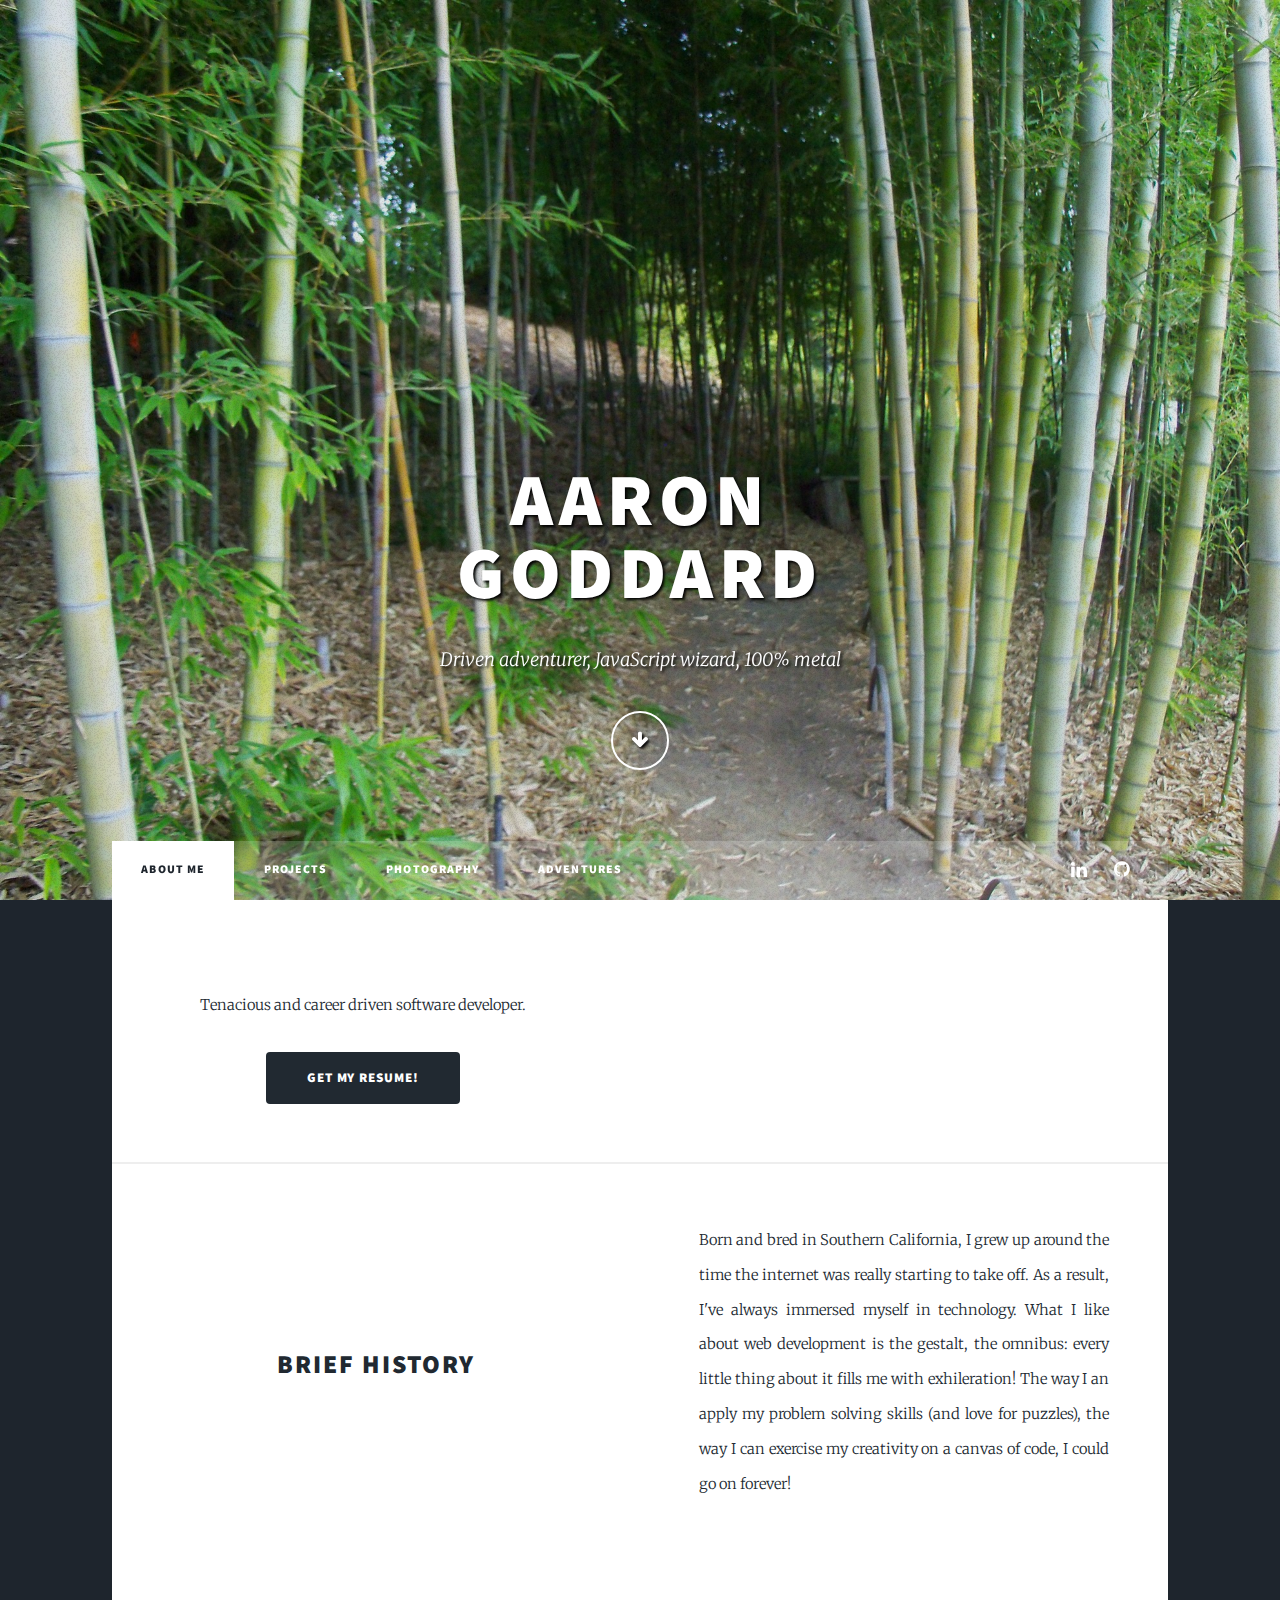
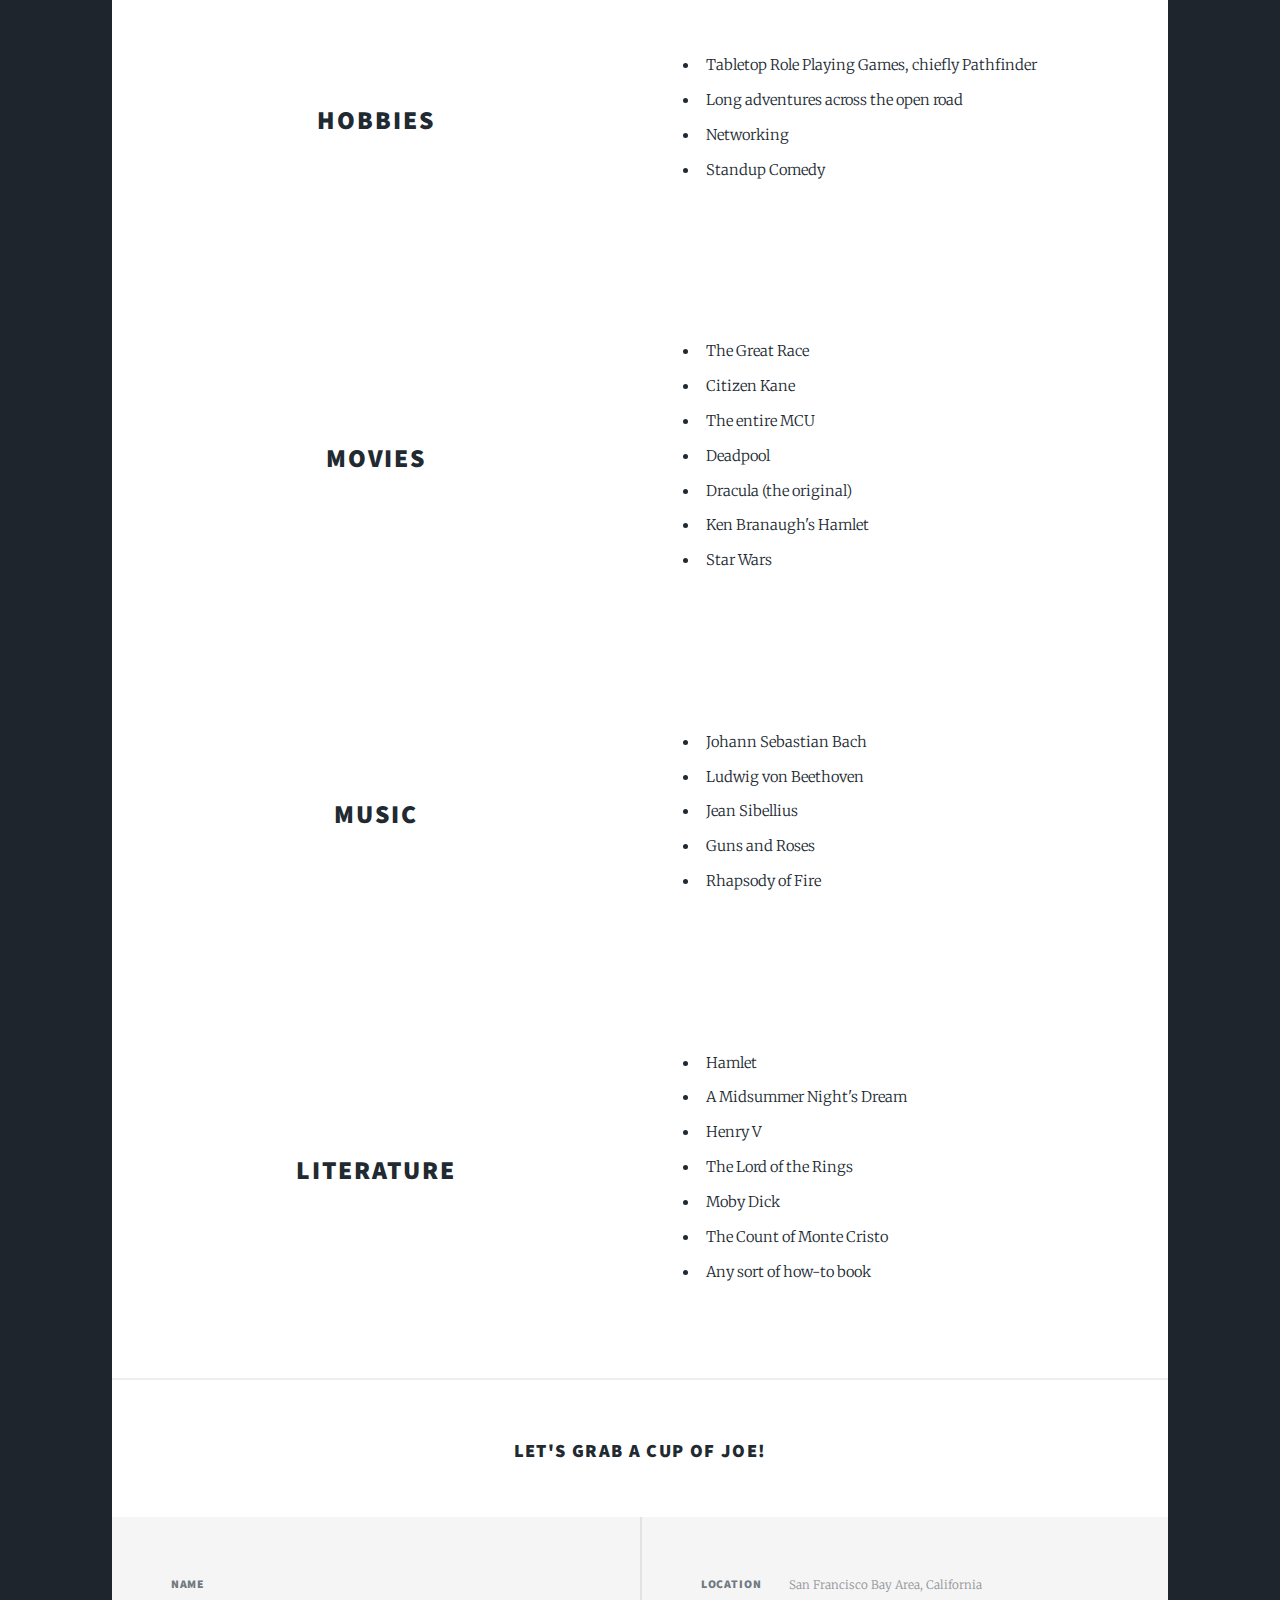
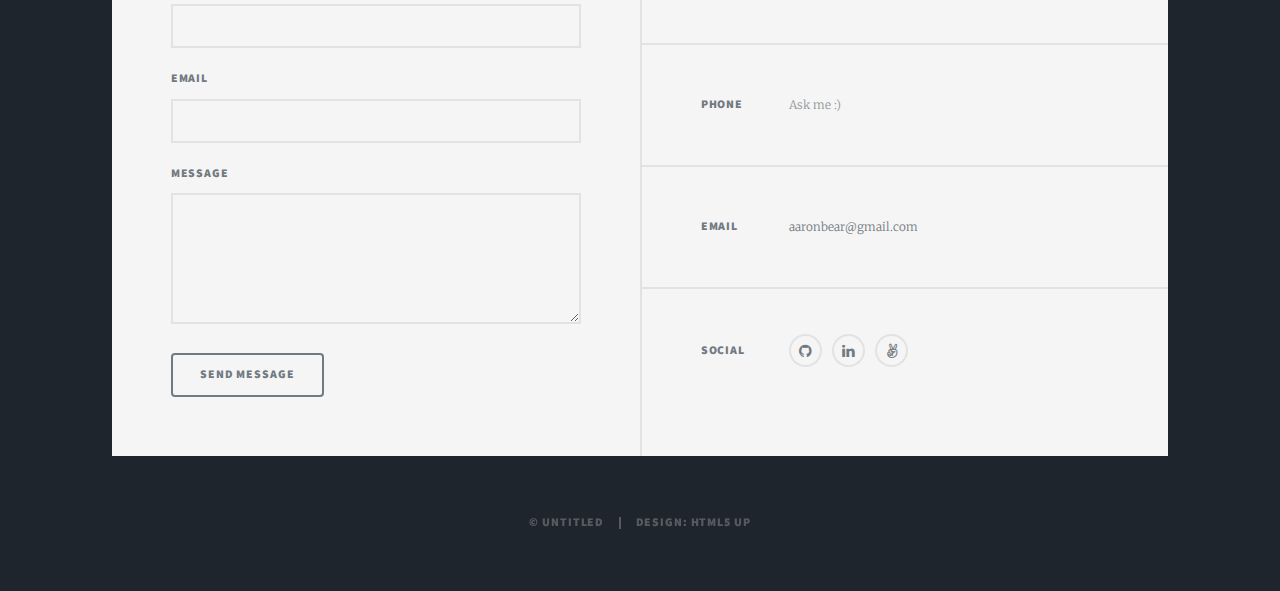
==== index.html @ af0fdf4a "add adventures tab" ====
<!DOCTYPE HTML>
<!--https://i.imgur.com/fE55L5x.jpg
	Massively by HTML5 UP
	html5up.net | @ajlkn
	Free for personal and commercial use under the CCA 3.0 license (html5up.net/license)
-->
<html>
	<head>
		<title>Aaron Goddard'</title>
		<meta charset="utf-8" />
		<meta name="viewport" content="width=device-width, initial-scale=1, user-scalable=no" />
		<link rel="stylesheet" href="assets/css/main.css" />
		<noscript><link rel="stylesheet" href="assets/css/noscript.css" /></noscript>
	</head>

	<body class="is-preload">

		<!-- Wrapper -->
			<div id="wrapper" class="fade-in">

				<!-- Intro -->
					<div id="intro">
						<h1>Aaron<br />
						Goddard</h1>
						<p>Driven adventurer, JavaScript wizard, 100% metal</p>
						<ul class="actions">
							<li><a href="#header" class="button icon solo fa-arrow-down scrolly">Continue</a></li>
						</ul>
					</div>

				<!-- Header -->
					<header id="header">
						<a href="index.html" class="logo">Greetings!</a>
					</header>

				<!-- Nav -->
					<nav id="nav">
						<ul class="links">
							<li class="active"><a href="index.html">About Me</a></li>
							<li> <a href="projects.html">Projects</a></li>
							<li> <a href="photos.html">Photography</a></li>
							<li> <a href="adventures.html">Adventures</a></li>

							<!-- <li><a href="generic.html">Generic Page</a></li>
							<li><a href="elements.html">Elements Reference</a></li> -->
						</ul>
						<ul class="icons">
							<li><a href="https://linkedin.com/in/genxhero/" class="icon fa-linkedin"><span class="label">Linkedin</span></a></li>
							<!-- <li><a href="#" class="icon fa-facebook"><span class="label">Facebook</span></a></li> -->
							<li><a href="https://github.com/genxhero" class="icon fa-github"><span class="label">GitHub</span></a></li>
						</ul>
					</nav>

				<!-- Main -->
					<div id="main">

						<!-- Featured Post -->
							<article class="post featured">
								<!-- <header class="major">
									<h2>"Cervus non Servus"</h2>
									<p>Family motto</p>
								</header> -->
								<a href="#" class="image left"><img src="https://i.imgur.com/FN634CK.jpg" alt="" /></a>
								<div class="profile-head">
							<p>Tenacious and career driven software developer.</p>
							<a href="./docs/aaronrussellgoddard.pdf" class="button primary large">Get My Resume!</a>
								</div>
	
							</article>

						<!-- Posts -->
							<section class="posts">
								<!-- <article> -->
									<header class="side-header">
										<h2>Brief History</h2>
									</header>
									<p>Born and bred in Southern California, I grew up around the time the internet was really starting to take off. As a
										result, I've always immersed myself in technology. What I like about web development is the gestalt, the omnibus:
										every little thing about it fills me with exhileration! The way I an apply my problem solving skills (and love for
										puzzles), the way I can exercise my creativity on a canvas of code, I could go on forever!</p>
									
									
										<header class="side-header">
								<!-- </article> -->
							<!-- <article> -->
									<h2>Hobbies</h2>
									</header>
									<ul class="left-aligned-list">
										<li>Tabletop Role Playing Games, chiefly Pathfinder</li>
										<li>Long adventures across the open road</li>
										<li>Networking</li>
										<li>Standup Comedy</li>
									</ul>
							<!-- </article> -->
									
								<!-- <article> -->
									<header class="side-header">
										<h2>Movies</h2>
									</header>
									<ul class="left-aligned-list">
										<li>The Great Race</li>
										<li>Citizen Kane</li>
										<li>The entire MCU</li>
										<li>Deadpool</li>
										<li>Dracula (the original)</li>
										<li>Ken Branaugh's Hamlet</li>
										<li>Star Wars</li>
									</ul>
								<!-- </article> -->

								<!-- <article> -->
									<header class="side-header">
										<h2>Music</h2>
									</header>
									<ul class="left-aligned-list">
										<li>Johann Sebastian Bach</li>
										<li>Ludwig von Beethoven</li>
										<li>Jean Sibellius</li>
										<li>Guns and Roses</li>
										<li>Rhapsody of Fire</li>
									</ul>
								<!-- </article> -->
								
 								<!-- <article> -->
									<header class="side-header">
										<h2>Literature</h2>
									</header>
									<ul class="left-aligned-list">
										<li>Hamlet</li>
										<li>A Midsummer Night's Dream</li>
										<li>Henry V</li>
										<li>The Lord of the Rings</li>
										<li>Moby Dick</li>
										<li>The Count of Monte Cristo</li>
										<li>Any sort of how-to book</li>
									</ul>
									<!-- </article> -->
							</section>

						<!-- Footer -->
							<section>
								<h3 class="email-me">Let's grab a cup of Joe!</h3>
							</section>

					</div>

				<!-- Footer -->
					<footer id="footer">
						<section>
							<form name="contact" method="POST" netlify>
								<div class="fields">
									<div class="field">
										<label for="name">Name</label>
										<input type="text" name="name" id="name" />
									</div>
									<div class="field">
										<label for="email">Email</label>
										<input type="text" name="email" id="email" />
									</div>
									<div class="field">
										<label for="message">Message</label>
										<textarea name="message" id="message" rows="3"></textarea>
									</div>
								</div>
								<ul class="actions">
									<li><input type="submit" value="Send Message" /></li>
								</ul>
							</form>
						</section>
                       


						<section class="split contact">
							<section class="alt">
								<h3>Location</h3>
								<p> San Francisco Bay Area, California</p>
							</section>
							<section>
								<h3>Phone</h3>
								<p>Ask me :)</p>
							</section>
							<section>
								<h3>Email</h3>
								<p><a href="#">aaronbear@gmail.com</a></p>
							</section>
							<section>
								<h3>Social</h3>
								<ul class="icons alt">
									<!-- <li><a href="#" class="icon alt fa-twitter"><span class="label">Twitter</span></a></li> -->
									<!-- <li><a href="#" class="icon alt fa-facebook"><span class="label">Facebook</span></a></li> -->
									<!-- <li><a href="#" class="icon alt fa-instagram"><span class="label">Instagram</span></a></li> -->
									<li><a href="https://github.com/genxhero" class="icon alt fa-github"><span class="label">GitHub</span></a></li>
									<li><a href="https://linkedin.com/in/genxhero/" class="icon alt fa-linkedin"><span class="label">Linkedin</span></a></li>
									<li><a href="https://angel.co/aaron-goddard" class="icon alt fa-angellist"><span class="label">AngelList</span></a></li>


								</ul>
							</section>
						</section>
					</footer>

				<!-- Copyright -->
					<div id="copyright">
						<ul><li>&copy; Untitled</li><li>Design: <a href="https://html5up.net">HTML5 UP</a></li></ul>
					</div>

			</div>

		<!-- Scripts -->
			<script src="assets/js/jquery.min.js"></script>
			<script src="assets/js/jquery.scrollex.min.js"></script>
			<script src="assets/js/jquery.scrolly.min.js"></script>
			<script src="assets/js/browser.min.js"></script>
			<script src="assets/js/breakpoints.min.js"></script>
			<script src="assets/js/util.js"></script>
			<script src="assets/js/main.js"></script>

	</body>
</html>
---- assets/css/main.css ----
@import url(font-awesome.min.css);
@import url("https://fonts.googleapis.com/css?family=Merriweather:300,700,300italic,700italic|Source+Sans+Pro:900");

/*
	Massively by HTML5 UP
	html5up.net | @ajlkn
	Free for personal and commercial use under the CCA 3.0 license (html5up.net/license)
*/

html, body, div, span, applet, object,
iframe, h1, h2, h3, h4, h5, h6, p, blockquote,
pre, a, abbr, acronym, address, big, cite,
code, del, dfn, em, img, ins, kbd, q, s, samp,
small, strike, strong, sub, sup, tt, var, b,
u, i, center, dl, dt, dd, ol, ul, li, fieldset,
form, label, legend, table, caption, tbody,
tfoot, thead, tr, th, td, article, aside,
canvas, details, embed, figure, figcaption,
footer, header, hgroup, menu, nav, output, ruby,
section, summary, time, mark, audio, video {
	margin: 0;
	padding: 0;
	border: 0;
	font-size: 100%;
	font: inherit;
	vertical-align: baseline;}

article, aside, details, figcaption, figure,
footer, header, hgroup, menu, nav, section {
	display: block;}

body {
	line-height: 1;
}

ol, ul {
	list-style: none;
}

blockquote, q {
	quotes: none;
}

	blockquote:before, blockquote:after, q:before, q:after {
		content: '';
		content: none;
	}

table {
	border-collapse: collapse;
	border-spacing: 0;
}

body {
	-webkit-text-size-adjust: none;
}

mark {
	background-color: transparent;
	color: inherit;
}

input::-moz-focus-inner {
	border: 0;
	padding: 0;
}

input, select, textarea {
	-moz-appearance: none;
	-webkit-appearance: none;
	-ms-appearance: none;
	appearance: none;
}

/* Basic */

	@-ms-viewport {
		width: device-width;
	}

	body {
		-ms-overflow-style: scrollbar;
	}

	@media screen and (max-width: 480px) {

		html, body {
			min-width: 320px;
		}

	}

	html {
		box-sizing: border-box;
	}

	*, *:before, *:after {
		box-sizing: inherit;
	}

	body {
		background-color: #1e252d;
	}

		body.is-preload *, body.is-preload *:before, body.is-preload *:after {
			-moz-animation: none !important;
			-webkit-animation: none !important;
			-ms-animation: none !important;
			animation: none !important;
			-moz-transition: none !important;
			-webkit-transition: none !important;
			-ms-transition: none !important;
			transition: none !important;
		}

/* Type */

	html {
		font-size: 16pt;
	}

		@media screen and (max-width: 1680px) {

			html {
				font-size: 12pt;
			}

		}

		@media screen and (max-width: 1280px) {

			html {
				font-size: 11pt;
			}

		}

		@media screen and (max-width: 360px) {

			html {
				font-size: 10pt;
			}

		}

	body {
		color: #212931;
	}

	body, input, select, textarea {
		font-family: "Merriweather", Georgia, serif;
		font-weight: 300;
		font-size: 1rem;
		line-height: 2.375;
	}

	a {
		-moz-transition: color 0.2s ease-in-out, background-color 0.2s ease-in-out, border-color 0.2s ease-in-out, box-shadow 0.2s ease-in-out;
		-webkit-transition: color 0.2s ease-in-out, background-color 0.2s ease-in-out, border-color 0.2s ease-in-out, box-shadow 0.2s ease-in-out;
		-ms-transition: color 0.2s ease-in-out, background-color 0.2s ease-in-out, border-color 0.2s ease-in-out, box-shadow 0.2s ease-in-out;
		transition: color 0.2s ease-in-out, background-color 0.2s ease-in-out, border-color 0.2s ease-in-out, box-shadow 0.2s ease-in-out;
		/* border-bottom: dotted 1px; */
		text-decoration: none;
	}

		a:hover {
			border-bottom-color: transparent;
		}

	strong, b {
		font-weight: 600;
	}

	em, i {
		font-style: italic;
	}

	p {
		text-align: justify;
		margin: 0 0 2rem 0;
	}

	h1, h2, h3, h4, h5, h6 {
		font-family: "Source Sans Pro", Helvetica, sans-serif;
		font-weight: 900;
		line-height: 1.5;
		letter-spacing: 0.075em;
		text-transform: uppercase;
		margin: 0 0 1rem 0;
	}

		h1 a, h2 a, h3 a, h4 a, h5 a, h6 a {
			border-bottom: 0;
			color: inherit;
			text-decoration: none;
		}

	h1 {
		font-size: 4rem;
		line-height: 1.1;
		margin: 0 0 2rem 0;
	}

	h2 {
		font-size: 1.75rem;
		line-height: 1.3;
		margin: 0 0 1.5rem 0;
	}

	h3 {
		font-size: 1.25rem;
		margin: 0 0 1.5rem 0;
	}

	h4 {
		font-size: 1rem;
	}

	h5 {
		font-size: 0.9rem;
	}

	h6 {
		font-size: 0.8rem;
	}

	sub {
		font-size: 0.8rem;
		position: relative;
		top: 0.5rem;
	}

	sup {
		font-size: 0.8rem;
		position: relative;
		top: -0.5rem;
	}

	blockquote {
		border-left: solid 4px;
		font-style: italic;
		margin: 0 0 2rem 0;
		padding: 0.5rem 0 0.5rem 2rem;
	}

	code {
		border: solid 2px;
		font-family: "Courier New", monospace;
		font-size: 0.9rem;
		margin: 0 0.25rem;
		padding: 0.25rem 0.65rem;
	}

	pre {
		-webkit-overflow-scrolling: touch;
		font-family: "Courier New", monospace;
		font-size: 0.9rem;
		margin: 0 0 2rem 0;
	}

		pre code {
			display: block;
			line-height: 1.75;
			padding: 1rem 1.5rem;
			overflow-x: auto;
		}

	hr {
		border: 0;
		border-bottom: solid 2px;
		margin: 3rem 0;
	}

		hr.major {
			margin: 5rem 0;
		}

	.align-left {
		text-align: left;
	}

	.align-center {
		text-align: center;
	}

	.align-right {
		text-align: right;
	}

	input, select, textarea {
		color: #212931;
	}

	a {
		color: #212931;
		border-bottom-color: rgba(33, 41, 49, 0.5);
	}

		a:hover {
			border-bottom-color: transparent;
			color: forestgreen !important;
		}

	strong, b {
		color: #212931;
	}

	h1, h2, h3, h4, h5, h6 {
		color: #212931;
	}

	blockquote {
		border-left-color: #eeeeee;
	}

	code {
		background: rgba(220, 220, 220, 0.25);
		border-color: #eeeeee;
	}

	hr {
		border-bottom-color: #eeeeee;
	}

/* Row */

	.row {
		display: flex;
		flex-wrap: wrap;
		box-sizing: border-box;
		align-items: stretch;
	}

		.row > * {
			box-sizing: border-box;
		}

		.row.gtr-uniform > * > :last-child {
			margin-bottom: 0;
		}

		.row.aln-left {
			justify-content: flex-start;
		}

		.row.aln-center {
			justify-content: center;
		}

		.row.aln-right {
			justify-content: flex-end;
		}

		.row.aln-top {
			align-items: flex-start;
		}

		.row.aln-middle {
			align-items: center;
		}

		.row.aln-bottom {
			align-items: flex-end;
		}

		.row > .imp {
			order: -1;
		}

		.row > .col-1 {
			width: 8.3333333333%;
		}

		.row > .off-1 {
			margin-left: 8.3333333333%;
		}

		.row > .col-2 {
			width: 16.6666666667%;
		}

		.row > .off-2 {
			margin-left: 16.6666666667%;
		}

		.row > .col-3 {
			width: 25%;
		}

		.row > .off-3 {
			margin-left: 25%;
		}

		.row > .col-4 {
			width: 33.3333333333%;
		}

		.row > .off-4 {
			margin-left: 33.3333333333%;
		}

		.row > .col-5 {
			width: 41.6666666667%;
		}

		.row > .off-5 {
			margin-left: 41.6666666667%;
		}

		.row > .col-6 {
			width: 50%;
		}

		.row > .off-6 {
			margin-left: 50%;
		}

		.row > .col-7 {
			width: 58.3333333333%;
		}

		.row > .off-7 {
			margin-left: 58.3333333333%;
		}

		.row > .col-8 {
			width: 66.6666666667%;
		}

		.row > .off-8 {
			margin-left: 66.6666666667%;
		}

		.row > .col-9 {
			width: 75%;
		}

		.row > .off-9 {
			margin-left: 75%;
		}

		.row > .col-10 {
			width: 83.3333333333%;
		}

		.row > .off-10 {
			margin-left: 83.3333333333%;
		}

		.row > .col-11 {
			width: 91.6666666667%;
		}

		.row > .off-11 {
			margin-left: 91.6666666667%;
		}

		.row > .col-12 {
			width: 100%;
		}

		.row > .off-12 {
			margin-left: 100%;
		}

		.row.gtr-0 {
			margin-top: 0;
			margin-left: 0rem;
		}

			.row.gtr-0 > * {
				padding: 0 0 0 0rem;
			}

			.row.gtr-0.gtr-uniform {
				margin-top: 0rem;
			}

				.row.gtr-0.gtr-uniform > * {
					padding-top: 0rem;
				}

		.row.gtr-25 {
			margin-top: 0;
			margin-left: -0.375rem;
		}

			.row.gtr-25 > * {
				padding: 0 0 0 0.375rem;
			}

			.row.gtr-25.gtr-uniform {
				margin-top: -0.375rem;
			}

				.row.gtr-25.gtr-uniform > * {
					padding-top: 0.375rem;
				}

		.row.gtr-50 {
			margin-top: 0;
			margin-left: -0.75rem;
		}

			.row.gtr-50 > * {
				padding: 0 0 0 0.75rem;
			}

			.row.gtr-50.gtr-uniform {
				margin-top: -0.75rem;
			}

				.row.gtr-50.gtr-uniform > * {
					padding-top: 0.75rem;
				}

		.row {
			margin-top: 0;
			margin-left: -1.5rem;
		}

			.row > * {
				padding: 0 0 0 1.5rem;
			}

			.row.gtr-uniform {
				margin-top: -1.5rem;
			}

				.row.gtr-uniform > * {
					padding-top: 1.5rem;
				}

		.row.gtr-150 {
			margin-top: 0;
			margin-left: -2.25rem;
		}

			.row.gtr-150 > * {
				padding: 0 0 0 2.25rem;
			}

			.row.gtr-150.gtr-uniform {
				margin-top: -2.25rem;
			}

				.row.gtr-150.gtr-uniform > * {
					padding-top: 2.25rem;
				}

		.row.gtr-200 {
			margin-top: 0;
			margin-left: -3rem;
		}

			.row.gtr-200 > * {
				padding: 0 0 0 3rem;
			}

			.row.gtr-200.gtr-uniform {
				margin-top: -3rem;
			}

				.row.gtr-200.gtr-uniform > * {
					padding-top: 3rem;
				}

		@media screen and (max-width: 1680px) {

			.row {
				display: flex;
				flex-wrap: wrap;
				box-sizing: border-box;
				align-items: stretch;
			}

				.row > * {
					box-sizing: border-box;
				}

				.row.gtr-uniform > * > :last-child {
					margin-bottom: 0;
				}

				.row.aln-left {
					justify-content: flex-start;
				}

				.row.aln-center {
					justify-content: center;
				}

				.row.aln-right {
					justify-content: flex-end;
				}

				.row.aln-top {
					align-items: flex-start;
				}

				.row.aln-middle {
					align-items: center;
				}

				.row.aln-bottom {
					align-items: flex-end;
				}

				.row > .imp-xlarge {
					order: -1;
				}

				.row > .col-1-xlarge {
					width: 8.3333333333%;
				}

				.row > .off-1-xlarge {
					margin-left: 8.3333333333%;
				}

				.row > .col-2-xlarge {
					width: 16.6666666667%;
				}

				.row > .off-2-xlarge {
					margin-left: 16.6666666667%;
				}

				.row > .col-3-xlarge {
					width: 25%;
				}

				.row > .off-3-xlarge {
					margin-left: 25%;
				}

				.row > .col-4-xlarge {
					width: 33.3333333333%;
				}

				.row > .off-4-xlarge {
					margin-left: 33.3333333333%;
				}

				.row > .col-5-xlarge {
					width: 41.6666666667%;
				}

				.row > .off-5-xlarge {
					margin-left: 41.6666666667%;
				}

				.row > .col-6-xlarge {
					width: 50%;
				}

				.row > .off-6-xlarge {
					margin-left: 50%;
				}

				.row > .col-7-xlarge {
					width: 58.3333333333%;
				}

				.row > .off-7-xlarge {
					margin-left: 58.3333333333%;
				}

				.row > .col-8-xlarge {
					width: 66.6666666667%;
				}

				.row > .off-8-xlarge {
					margin-left: 66.6666666667%;
				}

				.row > .col-9-xlarge {
					width: 75%;
				}

				.row > .off-9-xlarge {
					margin-left: 75%;
				}

				.row > .col-10-xlarge {
					width: 83.3333333333%;
				}

				.row > .off-10-xlarge {
					margin-left: 83.3333333333%;
				}

				.row > .col-11-xlarge {
					width: 91.6666666667%;
				}

				.row > .off-11-xlarge {
					margin-left: 91.6666666667%;
				}

				.row > .col-12-xlarge {
					width: 100%;
				}

				.row > .off-12-xlarge {
					margin-left: 100%;
				}

				.row.gtr-0 {
					margin-top: 0;
					margin-left: 0rem;
				}

					.row.gtr-0 > * {
						padding: 0 0 0 0rem;
					}

					.row.gtr-0.gtr-uniform {
						margin-top: 0rem;
					}

						.row.gtr-0.gtr-uniform > * {
							padding-top: 0rem;
						}

				.row.gtr-25 {
					margin-top: 0;
					margin-left: -0.375rem;
				}

					.row.gtr-25 > * {
						padding: 0 0 0 0.375rem;
					}

					.row.gtr-25.gtr-uniform {
						margin-top: -0.375rem;
					}

						.row.gtr-25.gtr-uniform > * {
							padding-top: 0.375rem;
						}

				.row.gtr-50 {
					margin-top: 0;
					margin-left: -0.75rem;
				}

					.row.gtr-50 > * {
						padding: 0 0 0 0.75rem;
					}

					.row.gtr-50.gtr-uniform {
						margin-top: -0.75rem;
					}

						.row.gtr-50.gtr-uniform > * {
							padding-top: 0.75rem;
						}

				.row {
					margin-top: 0;
					margin-left: -1.5rem;
				}

					.row > * {
						padding: 0 0 0 1.5rem;
					}

					.row.gtr-uniform {
						margin-top: -1.5rem;
					}

						.row.gtr-uniform > * {
							padding-top: 1.5rem;
						}

				.row.gtr-150 {
					margin-top: 0;
					margin-left: -2.25rem;
				}

					.row.gtr-150 > * {
						padding: 0 0 0 2.25rem;
					}

					.row.gtr-150.gtr-uniform {
						margin-top: -2.25rem;
					}

						.row.gtr-150.gtr-uniform > * {
							padding-top: 2.25rem;
						}

				.row.gtr-200 {
					margin-top: 0;
					margin-left: -3rem;
				}

					.row.gtr-200 > * {
						padding: 0 0 0 3rem;
					}

					.row.gtr-200.gtr-uniform {
						margin-top: -3rem;
					}

						.row.gtr-200.gtr-uniform > * {
							padding-top: 3rem;
						}

		}

		@media screen and (max-width: 1280px) {

			.row {
				display: flex;
				flex-wrap: wrap;
				box-sizing: border-box;
				align-items: stretch;
			}

				.row > * {
					box-sizing: border-box;
				}

				.row.gtr-uniform > * > :last-child {
					margin-bottom: 0;
				}

				.row.aln-left {
					justify-content: flex-start;
				}

				.row.aln-center {
					justify-content: center;
				}

				.row.aln-right {
					justify-content: flex-end;
				}

				.row.aln-top {
					align-items: flex-start;
				}

				.row.aln-middle {
					align-items: center;
				}

				.row.aln-bottom {
					align-items: flex-end;
				}

				.row > .imp-large {
					order: -1;
				}

				.row > .col-1-large {
					width: 8.3333333333%;
				}

				.row > .off-1-large {
					margin-left: 8.3333333333%;
				}

				.row > .col-2-large {
					width: 16.6666666667%;
				}

				.row > .off-2-large {
					margin-left: 16.6666666667%;
				}

				.row > .col-3-large {
					width: 25%;
				}

				.row > .off-3-large {
					margin-left: 25%;
				}

				.row > .col-4-large {
					width: 33.3333333333%;
				}

				.row > .off-4-large {
					margin-left: 33.3333333333%;
				}

				.row > .col-5-large {
					width: 41.6666666667%;
				}

				.row > .off-5-large {
					margin-left: 41.6666666667%;
				}

				.row > .col-6-large {
					width: 50%;
				}

				.row > .off-6-large {
					margin-left: 50%;
				}

				.row > .col-7-large {
					width: 58.3333333333%;
				}

				.row > .off-7-large {
					margin-left: 58.3333333333%;
				}

				.row > .col-8-large {
					width: 66.6666666667%;
				}

				.row > .off-8-large {
					margin-left: 66.6666666667%;
				}

				.row > .col-9-large {
					width: 75%;
				}

				.row > .off-9-large {
					margin-left: 75%;
				}

				.row > .col-10-large {
					width: 83.3333333333%;
				}

				.row > .off-10-large {
					margin-left: 83.3333333333%;
				}

				.row > .col-11-large {
					width: 91.6666666667%;
				}

				.row > .off-11-large {
					margin-left: 91.6666666667%;
				}

				.row > .col-12-large {
					width: 100%;
				}

				.row > .off-12-large {
					margin-left: 100%;
				}

				.row.gtr-0 {
					margin-top: 0;
					margin-left: 0rem;
				}

					.row.gtr-0 > * {
						padding: 0 0 0 0rem;
					}

					.row.gtr-0.gtr-uniform {
						margin-top: 0rem;
					}

						.row.gtr-0.gtr-uniform > * {
							padding-top: 0rem;
						}

				.row.gtr-25 {
					margin-top: 0;
					margin-left: -0.375rem;
				}

					.row.gtr-25 > * {
						padding: 0 0 0 0.375rem;
					}

					.row.gtr-25.gtr-uniform {
						margin-top: -0.375rem;
					}

						.row.gtr-25.gtr-uniform > * {
							padding-top: 0.375rem;
						}

				.row.gtr-50 {
					margin-top: 0;
					margin-left: -0.75rem;
				}

					.row.gtr-50 > * {
						padding: 0 0 0 0.75rem;
					}

					.row.gtr-50.gtr-uniform {
						margin-top: -0.75rem;
					}

						.row.gtr-50.gtr-uniform > * {
							padding-top: 0.75rem;
						}

				.row {
					margin-top: 0;
					margin-left: -1.5rem;
				}

					.row > * {
						padding: 0 0 0 1.5rem;
					}

					.row.gtr-uniform {
						margin-top: -1.5rem;
					}

						.row.gtr-uniform > * {
							padding-top: 1.5rem;
						}

				.row.gtr-150 {
					margin-top: 0;
					margin-left: -2.25rem;
				}

					.row.gtr-150 > * {
						padding: 0 0 0 2.25rem;
					}

					.row.gtr-150.gtr-uniform {
						margin-top: -2.25rem;
					}

						.row.gtr-150.gtr-uniform > * {
							padding-top: 2.25rem;
						}

				.row.gtr-200 {
					margin-top: 0;
					margin-left: -3rem;
				}

					.row.gtr-200 > * {
						padding: 0 0 0 3rem;
					}

					.row.gtr-200.gtr-uniform {
						margin-top: -3rem;
					}

						.row.gtr-200.gtr-uniform > * {
							padding-top: 3rem;
						}

		}

		@media screen and (max-width: 980px) {

			.row {
				display: flex;
				flex-wrap: wrap;
				box-sizing: border-box;
				align-items: stretch;
			}

				.row > * {
					box-sizing: border-box;
				}

				.row.gtr-uniform > * > :last-child {
					margin-bottom: 0;
				}

				.row.aln-left {
					justify-content: flex-start;
				}

				.row.aln-center {
					justify-content: center;
				}

				.row.aln-right {
					justify-content: flex-end;
				}

				.row.aln-top {
					align-items: flex-start;
				}

				.row.aln-middle {
					align-items: center;
				}

				.row.aln-bottom {
					align-items: flex-end;
				}

				.row > .imp-medium {
					order: -1;
				}

				.row > .col-1-medium {
					width: 8.3333333333%;
				}

				.row > .off-1-medium {
					margin-left: 8.3333333333%;
				}

				.row > .col-2-medium {
					width: 16.6666666667%;
				}

				.row > .off-2-medium {
					margin-left: 16.6666666667%;
				}

				.row > .col-3-medium {
					width: 25%;
				}

				.row > .off-3-medium {
					margin-left: 25%;
				}

				.row > .col-4-medium {
					width: 33.3333333333%;
				}

				.row > .off-4-medium {
					margin-left: 33.3333333333%;
				}

				.row > .col-5-medium {
					width: 41.6666666667%;
				}

				.row > .off-5-medium {
					margin-left: 41.6666666667%;
				}

				.row > .col-6-medium {
					width: 50%;
				}

				.row > .off-6-medium {
					margin-left: 50%;
				}

				.row > .col-7-medium {
					width: 58.3333333333%;
				}

				.row > .off-7-medium {
					margin-left: 58.3333333333%;
				}

				.row > .col-8-medium {
					width: 66.6666666667%;
				}

				.row > .off-8-medium {
					margin-left: 66.6666666667%;
				}

				.row > .col-9-medium {
					width: 75%;
				}

				.row > .off-9-medium {
					margin-left: 75%;
				}

				.row > .col-10-medium {
					width: 83.3333333333%;
				}

				.row > .off-10-medium {
					margin-left: 83.3333333333%;
				}

				.row > .col-11-medium {
					width: 91.6666666667%;
				}

				.row > .off-11-medium {
					margin-left: 91.6666666667%;
				}

				.row > .col-12-medium {
					width: 100%;
				}

				.row > .off-12-medium {
					margin-left: 100%;
				}

				.row.gtr-0 {
					margin-top: 0;
					margin-left: 0rem;
				}

					.row.gtr-0 > * {
						padding: 0 0 0 0rem;
					}

					.row.gtr-0.gtr-uniform {
						margin-top: 0rem;
					}

						.row.gtr-0.gtr-uniform > * {
							padding-top: 0rem;
						}

				.row.gtr-25 {
					margin-top: 0;
					margin-left: -0.375rem;
				}

					.row.gtr-25 > * {
						padding: 0 0 0 0.375rem;
					}

					.row.gtr-25.gtr-uniform {
						margin-top: -0.375rem;
					}

						.row.gtr-25.gtr-uniform > * {
							padding-top: 0.375rem;
						}

				.row.gtr-50 {
					margin-top: 0;
					margin-left: -0.75rem;
				}

					.row.gtr-50 > * {
						padding: 0 0 0 0.75rem;
					}

					.row.gtr-50.gtr-uniform {
						margin-top: -0.75rem;
					}

						.row.gtr-50.gtr-uniform > * {
							padding-top: 0.75rem;
						}

				.row {
					margin-top: 0;
					margin-left: -1.5rem;
				}

					.row > * {
						padding: 0 0 0 1.5rem;
					}

					.row.gtr-uniform {
						margin-top: -1.5rem;
					}

						.row.gtr-uniform > * {
							padding-top: 1.5rem;
						}

				.row.gtr-150 {
					margin-top: 0;
					margin-left: -2.25rem;
				}

					.row.gtr-150 > * {
						padding: 0 0 0 2.25rem;
					}

					.row.gtr-150.gtr-uniform {
						margin-top: -2.25rem;
					}

						.row.gtr-150.gtr-uniform > * {
							padding-top: 2.25rem;
						}

				.row.gtr-200 {
					margin-top: 0;
					margin-left: -3rem;
				}

					.row.gtr-200 > * {
						padding: 0 0 0 3rem;
					}

					.row.gtr-200.gtr-uniform {
						margin-top: -3rem;
					}

						.row.gtr-200.gtr-uniform > * {
							padding-top: 3rem;
						}

		}

		@media screen and (max-width: 736px) {

			.row {
				display: flex;
				flex-wrap: wrap;
				box-sizing: border-box;
				align-items: stretch;
			}

				.row > * {
					box-sizing: border-box;
				}

				.row.gtr-uniform > * > :last-child {
					margin-bottom: 0;
				}

				.row.aln-left {
					justify-content: flex-start;
				}

				.row.aln-center {
					justify-content: center;
				}

				.row.aln-right {
					justify-content: flex-end;
				}

				.row.aln-top {
					align-items: flex-start;
				}

				.row.aln-middle {
					align-items: center;
				}

				.row.aln-bottom {
					align-items: flex-end;
				}

				.row > .imp-small {
					order: -1;
				}

				.row > .col-1-small {
					width: 8.3333333333%;
				}

				.row > .off-1-small {
					margin-left: 8.3333333333%;
				}

				.row > .col-2-small {
					width: 16.6666666667%;
				}

				.row > .off-2-small {
					margin-left: 16.6666666667%;
				}

				.row > .col-3-small {
					width: 25%;
				}

				.row > .off-3-small {
					margin-left: 25%;
				}

				.row > .col-4-small {
					width: 33.3333333333%;
				}

				.row > .off-4-small {
					margin-left: 33.3333333333%;
				}

				.row > .col-5-small {
					width: 41.6666666667%;
				}

				.row > .off-5-small {
					margin-left: 41.6666666667%;
				}

				.row > .col-6-small {
					width: 50%;
				}

				.row > .off-6-small {
					margin-left: 50%;
				}

				.row > .col-7-small {
					width: 58.3333333333%;
				}

				.row > .off-7-small {
					margin-left: 58.3333333333%;
				}

				.row > .col-8-small {
					width: 66.6666666667%;
				}

				.row > .off-8-small {
					margin-left: 66.6666666667%;
				}

				.row > .col-9-small {
					width: 75%;
				}

				.row > .off-9-small {
					margin-left: 75%;
				}

				.row > .col-10-small {
					width: 83.3333333333%;
				}

				.row > .off-10-small {
					margin-left: 83.3333333333%;
				}

				.row > .col-11-small {
					width: 91.6666666667%;
				}

				.row > .off-11-small {
					margin-left: 91.6666666667%;
				}

				.row > .col-12-small {
					width: 100%;
				}

				.row > .off-12-small {
					margin-left: 100%;
				}

				.row.gtr-0 {
					margin-top: 0;
					margin-left: 0rem;
				}

					.row.gtr-0 > * {
						padding: 0 0 0 0rem;
					}

					.row.gtr-0.gtr-uniform {
						margin-top: 0rem;
					}

						.row.gtr-0.gtr-uniform > * {
							padding-top: 0rem;
						}

				.row.gtr-25 {
					margin-top: 0;
					margin-left: -0.375rem;
				}

					.row.gtr-25 > * {
						padding: 0 0 0 0.375rem;
					}

					.row.gtr-25.gtr-uniform {
						margin-top: -0.375rem;
					}

						.row.gtr-25.gtr-uniform > * {
							padding-top: 0.375rem;
						}

				.row.gtr-50 {
					margin-top: 0;
					margin-left: -0.75rem;
				}

					.row.gtr-50 > * {
						padding: 0 0 0 0.75rem;
					}

					.row.gtr-50.gtr-uniform {
						margin-top: -0.75rem;
					}

						.row.gtr-50.gtr-uniform > * {
							padding-top: 0.75rem;
						}

				.row {
					margin-top: 0;
					margin-left: -1.5rem;
				}

					.row > * {
						padding: 0 0 0 1.5rem;
					}

					.row.gtr-uniform {
						margin-top: -1.5rem;
					}

						.row.gtr-uniform > * {
							padding-top: 1.5rem;
						}

				.row.gtr-150 {
					margin-top: 0;
					margin-left: -2.25rem;
				}

					.row.gtr-150 > * {
						padding: 0 0 0 2.25rem;
					}

					.row.gtr-150.gtr-uniform {
						margin-top: -2.25rem;
					}

						.row.gtr-150.gtr-uniform > * {
							padding-top: 2.25rem;
						}

				.row.gtr-200 {
					margin-top: 0;
					margin-left: -3rem;
				}

					.row.gtr-200 > * {
						padding: 0 0 0 3rem;
					}

					.row.gtr-200.gtr-uniform {
						margin-top: -3rem;
					}

						.row.gtr-200.gtr-uniform > * {
							padding-top: 3rem;
						}

		}

		@media screen and (max-width: 480px) {

			.row {
				display: flex;
				flex-wrap: wrap;
				box-sizing: border-box;
				align-items: stretch;
			}

				.row > * {
					box-sizing: border-box;
				}

				.row.gtr-uniform > * > :last-child {
					margin-bottom: 0;
				}

				.row.aln-left {
					justify-content: flex-start;
				}

				.row.aln-center {
					justify-content: center;
				}

				.row.aln-right {
					justify-content: flex-end;
				}

				.row.aln-top {
					align-items: flex-start;
				}

				.row.aln-middle {
					align-items: center;
				}

				.row.aln-bottom {
					align-items: flex-end;
				}

				.row > .imp-xsmall {
					order: -1;
				}

				.row > .col-1-xsmall {
					width: 8.3333333333%;
				}

				.row > .off-1-xsmall {
					margin-left: 8.3333333333%;
				}

				.row > .col-2-xsmall {
					width: 16.6666666667%;
				}

				.row > .off-2-xsmall {
					margin-left: 16.6666666667%;
				}

				.row > .col-3-xsmall {
					width: 25%;
				}

				.row > .off-3-xsmall {
					margin-left: 25%;
				}

				.row > .col-4-xsmall {
					width: 33.3333333333%;
				}

				.row > .off-4-xsmall {
					margin-left: 33.3333333333%;
				}

				.row > .col-5-xsmall {
					width: 41.6666666667%;
				}

				.row > .off-5-xsmall {
					margin-left: 41.6666666667%;
				}

				.row > .col-6-xsmall {
					width: 50%;
				}

				.row > .off-6-xsmall {
					margin-left: 50%;
				}

				.row > .col-7-xsmall {
					width: 58.3333333333%;
				}

				.row > .off-7-xsmall {
					margin-left: 58.3333333333%;
				}

				.row > .col-8-xsmall {
					width: 66.6666666667%;
				}

				.row > .off-8-xsmall {
					margin-left: 66.6666666667%;
				}

				.row > .col-9-xsmall {
					width: 75%;
				}

				.row > .off-9-xsmall {
					margin-left: 75%;
				}

				.row > .col-10-xsmall {
					width: 83.3333333333%;
				}

				.row > .off-10-xsmall {
					margin-left: 83.3333333333%;
				}

				.row > .col-11-xsmall {
					width: 91.6666666667%;
				}

				.row > .off-11-xsmall {
					margin-left: 91.6666666667%;
				}

				.row > .col-12-xsmall {
					width: 100%;
				}

				.row > .off-12-xsmall {
					margin-left: 100%;
				}

				.row.gtr-0 {
					margin-top: 0;
					margin-left: 0rem;
				}

					.row.gtr-0 > * {
						padding: 0 0 0 0rem;
					}

					.row.gtr-0.gtr-uniform {
						margin-top: 0rem;
					}

						.row.gtr-0.gtr-uniform > * {
							padding-top: 0rem;
						}

				.row.gtr-25 {
					margin-top: 0;
					margin-left: -0.375rem;
				}

					.row.gtr-25 > * {
						padding: 0 0 0 0.375rem;
					}

					.row.gtr-25.gtr-uniform {
						margin-top: -0.375rem;
					}

						.row.gtr-25.gtr-uniform > * {
							padding-top: 0.375rem;
						}

				.row.gtr-50 {
					margin-top: 0;
					margin-left: -0.75rem;
				}

					.row.gtr-50 > * {
						padding: 0 0 0 0.75rem;
					}

					.row.gtr-50.gtr-uniform {
						margin-top: -0.75rem;
					}

						.row.gtr-50.gtr-uniform > * {
							padding-top: 0.75rem;
						}

				.row {
					margin-top: 0;
					margin-left: -1.5rem;
				}

					.row > * {
						padding: 0 0 0 1.5rem;
					}

					.row.gtr-uniform {
						margin-top: -1.5rem;
					}

						.row.gtr-uniform > * {
							padding-top: 1.5rem;
						}

				.row.gtr-150 {
					margin-top: 0;
					margin-left: -2.25rem;
				}

					.row.gtr-150 > * {
						padding: 0 0 0 2.25rem;
					}

					.row.gtr-150.gtr-uniform {
						margin-top: -2.25rem;
					}

						.row.gtr-150.gtr-uniform > * {
							padding-top: 2.25rem;
						}

				.row.gtr-200 {
					margin-top: 0;
					margin-left: -3rem;
				}

					.row.gtr-200 > * {
						padding: 0 0 0 3rem;
					}

					.row.gtr-200.gtr-uniform {
						margin-top: -3rem;
					}

						.row.gtr-200.gtr-uniform > * {
							padding-top: 3rem;
						}

		}

		@media screen and (max-width: 360px) {

			.row {
				display: flex;
				flex-wrap: wrap;
				box-sizing: border-box;
				align-items: stretch;
			}

				.row > * {
					box-sizing: border-box;
				}

				.row.gtr-uniform > * > :last-child {
					margin-bottom: 0;
				}

				.row.aln-left {
					justify-content: flex-start;
				}

				.row.aln-center {
					justify-content: center;
				}

				.row.aln-right {
					justify-content: flex-end;
				}

				.row.aln-top {
					align-items: flex-start;
				}

				.row.aln-middle {
					align-items: center;
				}

				.row.aln-bottom {
					align-items: flex-end;
				}

				.row > .imp-xxsmall {
					order: -1;
				}

				.row > .col-1-xxsmall {
					width: 8.3333333333%;
				}

				.row > .off-1-xxsmall {
					margin-left: 8.3333333333%;
				}

				.row > .col-2-xxsmall {
					width: 16.6666666667%;
				}

				.row > .off-2-xxsmall {
					margin-left: 16.6666666667%;
				}

				.row > .col-3-xxsmall {
					width: 25%;
				}

				.row > .off-3-xxsmall {
					margin-left: 25%;
				}

				.row > .col-4-xxsmall {
					width: 33.3333333333%;
				}

				.row > .off-4-xxsmall {
					margin-left: 33.3333333333%;
				}

				.row > .col-5-xxsmall {
					width: 41.6666666667%;
				}

				.row > .off-5-xxsmall {
					margin-left: 41.6666666667%;
				}

				.row > .col-6-xxsmall {
					width: 50%;
				}

				.row > .off-6-xxsmall {
					margin-left: 50%;
				}

				.row > .col-7-xxsmall {
					width: 58.3333333333%;
				}

				.row > .off-7-xxsmall {
					margin-left: 58.3333333333%;
				}

				.row > .col-8-xxsmall {
					width: 66.6666666667%;
				}

				.row > .off-8-xxsmall {
					margin-left: 66.6666666667%;
				}

				.row > .col-9-xxsmall {
					width: 75%;
				}

				.row > .off-9-xxsmall {
					margin-left: 75%;
				}

				.row > .col-10-xxsmall {
					width: 83.3333333333%;
				}

				.row > .off-10-xxsmall {
					margin-left: 83.3333333333%;
				}

				.row > .col-11-xxsmall {
					width: 91.6666666667%;
				}

				.row > .off-11-xxsmall {
					margin-left: 91.6666666667%;
				}

				.row > .col-12-xxsmall {
					width: 100%;
				}

				.row > .off-12-xxsmall {
					margin-left: 100%;
				}

				.row.gtr-0 {
					margin-top: 0;
					margin-left: 0rem;
				}

					.row.gtr-0 > * {
						padding: 0 0 0 0rem;
					}

					.row.gtr-0.gtr-uniform {
						margin-top: 0rem;
					}

						.row.gtr-0.gtr-uniform > * {
							padding-top: 0rem;
						}

				.row.gtr-25 {
					margin-top: 0;
					margin-left: -0.375rem;
				}

					.row.gtr-25 > * {
						padding: 0 0 0 0.375rem;
					}

					.row.gtr-25.gtr-uniform {
						margin-top: -0.375rem;
					}

						.row.gtr-25.gtr-uniform > * {
							padding-top: 0.375rem;
						}

				.row.gtr-50 {
					margin-top: 0;
					margin-left: -0.75rem;
				}

					.row.gtr-50 > * {
						padding: 0 0 0 0.75rem;
					}

					.row.gtr-50.gtr-uniform {
						margin-top: -0.75rem;
					}

						.row.gtr-50.gtr-uniform > * {
							padding-top: 0.75rem;
						}

				.row {
					margin-top: 0;
					margin-left: -1.5rem;
				}

					.row > * {
						padding: 0 0 0 1.5rem;
					}

					.row.gtr-uniform {
						margin-top: -1.5rem;
					}

						.row.gtr-uniform > * {
							padding-top: 1.5rem;
						}

				.row.gtr-150 {
					margin-top: 0;
					margin-left: -2.25rem;
				}

					.row.gtr-150 > * {
						padding: 0 0 0 2.25rem;
					}

					.row.gtr-150.gtr-uniform {
						margin-top: -2.25rem;
					}

						.row.gtr-150.gtr-uniform > * {
							padding-top: 2.25rem;
						}

				.row.gtr-200 {
					margin-top: 0;
					margin-left: -3rem;
				}

					.row.gtr-200 > * {
						padding: 0 0 0 3rem;
					}

					.row.gtr-200.gtr-uniform {
						margin-top: -3rem;
					}

						.row.gtr-200.gtr-uniform > * {
							padding-top: 3rem;
						}

		}

/* Box */

	.box {
		border: solid 2px;
		margin-bottom: 2rem;
		padding: 1.5rem;
	}

		.box > :last-child,
		.box > :last-child > :last-child,
		.box > :last-child > :last-child > :last-child {
			margin-bottom: 0;
		}

		.box.alt {
			border: 0;
			border-radius: 0;
			padding: 0;
		}

	.box {
		border-color: #eeeeee;
	}

/* Button */

	input[type="submit"],
	input[type="reset"],
	input[type="button"],
	button,
	.button {
		-moz-appearance: none;
		-webkit-appearance: none;
		-ms-appearance: none;
		appearance: none;
		-moz-transition: background-color 0.2s ease-in-out, box-shadow 0.2s ease-in-out, color 0.2s ease-in-out;
		-webkit-transition: background-color 0.2s ease-in-out, box-shadow 0.2s ease-in-out, color 0.2s ease-in-out;
		-ms-transition: background-color 0.2s ease-in-out, box-shadow 0.2s ease-in-out, color 0.2s ease-in-out;
		transition: background-color 0.2s ease-in-out, box-shadow 0.2s ease-in-out, color 0.2s ease-in-out;
		border: 0;
		border-radius: 4px;
		cursor: pointer;
		display: inline-block;
		font-family: "Source Sans Pro", Helvetica, sans-serif;
		font-size: 0.8rem;
		font-weight: 900;
		letter-spacing: 0.075em;
		height: 3rem;
		line-height: 3rem;
		padding: 0 2rem;
		text-align: center;
		text-decoration: none;
		text-transform: uppercase;
		white-space: nowrap;
		
	}

		input[type="submit"].icon:before,
		input[type="reset"].icon:before,
		input[type="button"].icon:before,
		button.icon:before,
		.button.icon:before {
			margin-right: 0.5rem;
		}

		input[type="submit"].icon.solo,
		input[type="reset"].icon.solo,
		input[type="button"].icon.solo,
		button.icon.solo,
		.button.icon.solo {
			position: relative;
			width: 4rem;
			height: 4rem;
			line-height: 4rem;
			border-radius: 4rem;
			text-indent: 4rem;
			overflow: hidden;
			padding: 0;
			white-space: nowrap;
		}

			input[type="submit"].icon.solo:before,
			input[type="reset"].icon.solo:before,
			input[type="button"].icon.solo:before,
			button.icon.solo:before,
			.button.icon.solo:before {
				position: absolute;
				display: block;
				top: 0;
				left: 0;
				width: inherit;
				height: inherit;
				line-height: inherit;
				font-size: 1.25rem;
				margin-right: 0;
				text-align: center;
				text-indent: 0;
			}

		input[type="submit"].fit,
		input[type="reset"].fit,
		input[type="button"].fit,
		button.fit,
		.button.fit {
			width: 100%;
		}

		input[type="submit"].small,
		input[type="reset"].small,
		input[type="button"].small,
		button.small,
		.button.small {
			font-size: 0.7rem;
			height: 2.5rem;
			line-height: 2.5rem;
			padding: 0 1.5rem;
		}

		input[type="submit"].large,
		input[type="reset"].large,
		input[type="button"].large,
		button.large,
		.button.large {
			font-size: 0.9rem;
			height: 3.5rem;
			line-height: 3.5rem;
			padding: 0 2.75rem;
		}

		@media screen and (max-width: 980px) {

			input[type="submit"],
			input[type="reset"],
			input[type="button"],
			button,
			.button {
				font-size: 0.9rem;
				height: 3.25rem;
				line-height: 3.25rem;
			}

				input[type="submit"].large,
				input[type="reset"].large,
				input[type="button"].large,
				button.large,
				.button.large {
					font-size: 1rem;
					height: 3.75rem;
					line-height: 3.75rem;
				}

		}

		input[type="submit"].disabled, input[type="submit"]:disabled,
		input[type="reset"].disabled,
		input[type="reset"]:disabled,
		input[type="button"].disabled,
		input[type="button"]:disabled,
		button.disabled,
		button:disabled,
		.button.disabled,
		.button:disabled {
			pointer-events: none;
			opacity: 0.25;
		}

	input[type="submit"],
	input[type="reset"],
	input[type="button"],
	button,
	.button {
		background-color: transparent;
		box-shadow: inset 0 0 0 2px #212931;
		color: #212931 !important;
	}

		input[type="submit"]:hover,
		input[type="reset"]:hover,
		input[type="button"]:hover,
		button:hover,
		.button:hover {
			box-shadow: inset 0 0 0 2px forestgreen;
			color: forestgreen !important;
		}

		input[type="submit"].primary,
		input[type="reset"].primary,
		input[type="button"].primary,
		button.primary,
		.button.primary {
			background-color: #212931;
			/* box-shadow: none; */
			box-shadow: 2px 2px 2px;
			color: #ffffff !important;
		}

			input[type="submit"].primary:hover,
			input[type="reset"].primary:hover,
			input[type="button"].primary:hover,
			button.primary:hover,
			.button.primary:hover {
				background-color: forestgreen;
			}

/* Form */

	form {
		margin: 0 0 2rem 0;
	}

		form > :last-child {
			margin-bottom: 0;
		}

		form > .fields {
			display: -moz-flex;
			display: -webkit-flex;
			display: -ms-flex;
			display: flex;
			-moz-flex-wrap: wrap;
			-webkit-flex-wrap: wrap;
			-ms-flex-wrap: wrap;
			flex-wrap: wrap;
			width: calc(100% + 3rem);
			margin: -1.5rem 0 2rem -1.5rem;
		}

			form > .fields > .field {
				-moz-flex-grow: 0;
				-webkit-flex-grow: 0;
				-ms-flex-grow: 0;
				flex-grow: 0;
				-moz-flex-shrink: 0;
				-webkit-flex-shrink: 0;
				-ms-flex-shrink: 0;
				flex-shrink: 0;
				padding: 1.5rem 0 0 1.5rem;
				width: calc(100% - 1.5rem);
			}

				form > .fields > .field.half {
					width: calc(50% - 0.75rem);
				}

				form > .fields > .field.third {
					width: calc(100%/3 - 0.5rem);
				}

				form > .fields > .field.quarter {
					width: calc(25% - 0.375rem);
				}

		@media screen and (max-width: 480px) {

			form > .fields {
				width: calc(100% + 3rem);
				margin: -1.5rem 0 2rem -1.5rem;
			}

				form > .fields > .field {
					padding: 1.5rem 0 0 1.5rem;
					width: calc(100% - 1.5rem);
				}

					form > .fields > .field.half {
						width: calc(100% - 1.5rem);
					}

					form > .fields > .field.third {
						width: calc(100% - 1.5rem);
					}

					form > .fields > .field.quarter {
						width: calc(100% - 1.5rem);
					}

		}

	label {
		display: block;
		font-family: "Source Sans Pro", Helvetica, sans-serif;
		font-weight: 900;
		line-height: 1.5;
		letter-spacing: 0.075em;
		font-size: 0.8rem;
		text-transform: uppercase;
		margin: 0 0 0.75rem 0;
	}

		@media screen and (max-width: 980px) {

			label {
				font-size: 0.9rem;
			}

		}

	input[type="text"],
	input[type="password"],
	input[type="email"],
	select,
	textarea {
		-moz-appearance: none;
		-webkit-appearance: none;
		-ms-appearance: none;
		appearance: none;
		background: transparent;
		border-radius: 0;
		border: solid 2px;
		color: inherit;
		display: block;
		outline: 0;
		padding: 0 1rem;
		text-decoration: none;
		width: 100%;
	}

		input[type="text"]:invalid,
		input[type="password"]:invalid,
		input[type="email"]:invalid,
		select:invalid,
		textarea:invalid {
			box-shadow: none;
		}

	select {
		background-size: 1.25rem;
		background-repeat: no-repeat;
		background-position: calc(100% - 1rem) center;
		height: 3rem;
		padding-right: 3rem;
		text-overflow: ellipsis;
	}

		select:focus::-ms-value {
			background-color: transparent;
		}

		select::-ms-expand {
			display: none;
		}

	input[type="text"],
	input[type="password"],
	input[type="email"],
	select {
		height: 3rem;
	}

	textarea {
		padding: 0.75rem 1rem;
	}

	input[type="checkbox"],
	input[type="radio"] {
		-moz-appearance: none;
		-webkit-appearance: none;
		-ms-appearance: none;
		appearance: none;
		display: block;
		float: left;
		margin-right: -2rem;
		opacity: 0;
		width: 1rem;
		z-index: -1;
	}

		input[type="checkbox"] + label,
		input[type="radio"] + label {
			text-decoration: none;
			cursor: pointer;
			display: inline-block;
			font-size: 1rem;
			letter-spacing: 0;
			font-family: "Merriweather", Georgia, serif;
			text-transform: none;
			font-weight: 300;
			padding-left: 2.8rem;
			padding-right: 1rem;
			position: relative;
		}

			input[type="checkbox"] + label:before,
			input[type="radio"] + label:before {
				-moz-osx-font-smoothing: grayscale;
				-webkit-font-smoothing: antialiased;
				font-family: FontAwesome;
				font-style: normal;
				font-weight: normal;
				text-transform: none !important;
			}

			input[type="checkbox"] + label:before,
			input[type="radio"] + label:before {
				border-radius: 0;
				border: solid 2px;
				content: '';
				display: inline-block;
				height: 1.8rem;
				left: 0;
				line-height: 1.725rem;
				position: absolute;
				text-align: center;
				top: -0.125rem;
				width: 1.8rem;
			}

		input[type="checkbox"]:checked + label:before,
		input[type="radio"]:checked + label:before {
			content: '\f00c';
		}

	input[type="checkbox"] + label:before {
		border-radius: 0;
	}

	input[type="radio"] + label:before {
		border-radius: 100%;
	}

	::-webkit-input-placeholder {
		opacity: 1.0;
	}

	:-moz-placeholder {
		opacity: 1.0;
	}

	::-moz-placeholder {
		opacity: 1.0;
	}

	:-ms-input-placeholder {
		opacity: 1.0;
	}

	label {
		color: #212931;
	}

	input[type="text"],
	input[type="password"],
	input[type="email"],
	select,
	textarea {
		border-color: #eeeeee;
	}

		input[type="text"]:focus,
		input[type="password"]:focus,
		input[type="email"]:focus,
		select:focus,
		textarea:focus {
			background: white;
			box-shadow: 2px 3px 2px;
		}

	select {
		background-image: url("data:image/svg+xml;charset=utf8,%3Csvg xmlns='http://www.w3.org/2000/svg' width='40' height='40' preserveAspectRatio='none' viewBox='0 0 40 40'%3E%3Cpath d='M9.4,12.3l10.4,10.4l10.4-10.4c0.2-0.2,0.5-0.4,0.9-0.4c0.3,0,0.6,0.1,0.9,0.4l3.3,3.3c0.2,0.2,0.4,0.5,0.4,0.9 c0,0.4-0.1,0.6-0.4,0.9L20.7,31.9c-0.2,0.2-0.5,0.4-0.9,0.4c-0.3,0-0.6-0.1-0.9-0.4L4.3,17.3c-0.2-0.2-0.4-0.5-0.4-0.9 c0-0.4,0.1-0.6,0.4-0.9l3.3-3.3c0.2-0.2,0.5-0.4,0.9-0.4S9.1,12.1,9.4,12.3z' fill='%23eeeeee' /%3E%3C/svg%3E");
	}

		select option {
			background-color: #ffffff;
			color: #212931;
		}

	.select-wrapper:before {
		color: #eeeeee;
	}

	input[type="checkbox"] + label,
	input[type="radio"] + label {
		color: #212931;
	}

		input[type="checkbox"] + label:before,
		input[type="radio"] + label:before {
			border-color: #eeeeee;
		}

	input[type="checkbox"]:checked + label:before,
	input[type="radio"]:checked + label:before {
		background-color: #212931;
		border-color: #212931;
		color: #ffffff;
	}

	input[type="checkbox"]:focus + label:before,
	input[type="radio"]:focus + label:before {
		border-color: transparent;
	}

	::-webkit-input-placeholder {
		color: #909498 !important;
	}

	:-moz-placeholder {
		color: #909498 !important;
	}

	::-moz-placeholder {
		color: #909498 !important;
	}

	:-ms-input-placeholder {
		color: #909498 !important;
	}

	.formerize-placeholder {
		color: #909498 !important;
	}

/* Icon */

	.icon {
		text-decoration: none;
		border-bottom: none;
		position: relative;
	}

		.icon:before {
			-moz-osx-font-smoothing: grayscale;
			-webkit-font-smoothing: antialiased;
			font-family: FontAwesome;
			font-style: normal;
			font-weight: normal;
			text-transform: none !important;
		}

		.icon > .label {
			display: none;
		}

/* Image */

	.image {
		border: 0;
		display: inline-block;
		position: relative;
	}

		.image img {
			display: block;
		}

		.image.left, .image.right {
			max-width: 40%;
			border-radius: 4px;
			overflow: hidden;
		}

			.image.left img, .image.right img {
				width: 75%;
			}

		.image.left {
			/* float: left; */
			margin: 0 2rem 2rem 0;
			top: 0.75rem;
		}

		.image.right {
			/* float: right; */
			margin: 0 0 2rem 2rem;
			top: 0.75rem;
		}

		.image.fit {
			display: block;
			margin: 2.5rem 0;
			width: 100%;
		}

			.image.fit:first-child {
				margin-top: 0;
			}

			.image.fit img {
				width: 100%;
			}

		.image.main {
			display: block;
			margin: 4rem 0;
			width: 100%;
		}

			.image.main:first-child {
				margin-top: 0;
			}

			.image.main img {
				width: 100%;
			}

		@media screen and (max-width: 736px) {

			.image.fit {
				margin: 2rem 0;
			}

			.image.main {
				margin: 2rem 0;
			}

		}

	a.image {
		overflow: hidden;
	}

		a.image img {
			-moz-transition: -moz-transform 0.2s ease-out;
			-webkit-transition: -webkit-transform 0.2s ease-out;
			-ms-transition: -ms-transform 0.2s ease-out;
			transition: transform 0.2s ease-out;
		}

		a.image:hover img {
			-moz-transform: scale(1.05);
			-webkit-transform: scale(1.05);
			-ms-transform: scale(1.05);
			transform: scale(1.05);
		}

/* Actions */

	ul.actions {
		display: -moz-flex;
		display: -webkit-flex;
		display: -ms-flex;
		display: flex;
		cursor: default;
		list-style: none;
		margin-left: -1rem;
		padding-left: 0;
	}

		ul.actions li {
			padding: 0 0 0 1rem;
			vertical-align: middle;
		}

		ul.actions.special {
			-moz-justify-content: center;
			-webkit-justify-content: center;
			-ms-justify-content: center;
			justify-content: center;
			width: 100%;
			margin-left: 0;
		}

			ul.actions.special li:first-child {
				padding-left: 0;
			}

		ul.actions.stacked {
			-moz-flex-direction: column;
			-webkit-flex-direction: column;
			-ms-flex-direction: column;
			flex-direction: column;
			margin-left: 0;
		}

			ul.actions.stacked li {
				padding: 1.3rem 0 0 0;
			}

				ul.actions.stacked li:first-child {
					padding-top: 0;
				}

		ul.actions.fit {
			width: calc(100% + 1rem);
		}

			ul.actions.fit li {
				-moz-flex-grow: 1;
				-webkit-flex-grow: 1;
				-ms-flex-grow: 1;
				flex-grow: 1;
				-moz-flex-shrink: 1;
				-webkit-flex-shrink: 1;
				-ms-flex-shrink: 1;
				flex-shrink: 1;
				width: 100%;
			}

				ul.actions.fit li > * {
					width: 100%;
				}

			ul.actions.fit.stacked {
				width: 100%;
			}

		@media screen and (max-width: 480px) {

			ul.actions:not(.fixed) {
				-moz-flex-direction: column;
				-webkit-flex-direction: column;
				-ms-flex-direction: column;
				flex-direction: column;
				margin-left: 0;
				width: 100% !important;
			}

				ul.actions:not(.fixed) li {
					-moz-flex-grow: 1;
					-webkit-flex-grow: 1;
					-ms-flex-grow: 1;
					flex-grow: 1;
					-moz-flex-shrink: 1;
					-webkit-flex-shrink: 1;
					-ms-flex-shrink: 1;
					flex-shrink: 1;
					padding: 1rem 0 0 0;
					text-align: center;
					width: 100%;
				}

					ul.actions:not(.fixed) li > * {
						width: 100%;
					}

					ul.actions:not(.fixed) li:first-child {
						padding-top: 0;
					}

					ul.actions:not(.fixed) li input[type="submit"],
					ul.actions:not(.fixed) li input[type="reset"],
					ul.actions:not(.fixed) li input[type="button"],
					ul.actions:not(.fixed) li button,
					ul.actions:not(.fixed) li .button {
						width: 100%;
					}

						ul.actions:not(.fixed) li input[type="submit"].icon:before,
						ul.actions:not(.fixed) li input[type="reset"].icon:before,
						ul.actions:not(.fixed) li input[type="button"].icon:before,
						ul.actions:not(.fixed) li button.icon:before,
						ul.actions:not(.fixed) li .button.icon:before {
							margin-left: -0.5rem;
						}

		}

/* Icons */

	ul.icons {
		cursor: default;
		list-style: none;
		padding-left: 0;
	}

		ul.icons li {
			display: inline-block;
			padding: 0 0.5rem 0 0;
			vertical-align: middle;
		}

			ul.icons li:last-child {
				padding-right: 0;
			}

			ul.icons li .icon:before {
				width: 2.25rem;
				height: 2.25rem;
				line-height: 2.25rem;
				display: inline-block;
				text-align: center;
				border-radius: 100%;
				font-size: 1.25rem;
			}

		ul.icons.alt li .icon:before {
			-moz-transition: color 0.2s ease-in-out, background-color 0.2s ease-in-out, border-color 0.2s ease-in-out, box-shadow 0.2s ease-in-out;
			-webkit-transition: color 0.2s ease-in-out, background-color 0.2s ease-in-out, border-color 0.2s ease-in-out, box-shadow 0.2s ease-in-out;
			-ms-transition: color 0.2s ease-in-out, background-color 0.2s ease-in-out, border-color 0.2s ease-in-out, box-shadow 0.2s ease-in-out;
			transition: color 0.2s ease-in-out, background-color 0.2s ease-in-out, border-color 0.2s ease-in-out, box-shadow 0.2s ease-in-out;
			font-size: 1rem;
		}

/* List */

	ol {
		list-style: decimal;
		margin: 0 0 2rem 0;
		padding-left: 1.25rem;
	}

		ol li {
			padding-left: 0.25rem;
		}

	ul {
		list-style: disc;
		margin: 0 0 2rem 0;
		padding-left: 1rem;
	}

		ul li {
			padding-left: 0.5rem;
		}

		ul.divided {
			list-style: none;
			padding-left: 0;
		}

			ul.divided li {
				border-top: solid 1px;
				padding: 0.5rem 0;
			}

				ul.divided li:first-child {
					border-top: 0;
					padding-top: 0;
				}

	dl {
		margin: 0 0 2rem 0;
	}

		dl dt {
			display: block;
			font-weight: 600;
			margin: 0 0 1rem 0;
		}

		dl dd {
			margin-left: 2rem;
		}

	ul.divided li {
		border-top-color: #eeeeee;
	}

	ul.icons li a.icon:hover:before {
		color: forestgreen;
		text-shadow: 1px 1px chartreuse;
	}

	ul.icons.alt li .icon:before {
		box-shadow: inset 0 0 0 2px #eeeeee;
	}

	ul.icons.alt li a.icon:hover:before {
		box-shadow: inset 0 0 0 2px forestgreen;
	}

/* Section/Article */

	section.special, article.special {
		text-align: center;
	}

	header {
		cursor: default;
	}

		header > .date {
			display: block;
			font-size: 0.8rem;
			height: 1;
			margin: 0 0 1rem 0;
			position: relative;
		}

		header > p {
			font-style: italic;
		}

		header > h1 + p {
			font-size: 1.1rem;
			margin-top: -0.5rem;
			line-height: 2;
		}

		header > h2 + p {
			font-size: 1rem;
			margin-top: -0.75rem;
		}

		header > h3 + p {
			font-size: 0.9rem;
			margin-top: -0.75rem;
		}

		header > h4 + p {
			font-size: 0.8rem;
			margin-top: -0.75rem;
		}

		header.major {
			margin: 0 0 4rem 0;
			text-align: center;
		}

			header.major > :last-child {
				margin-bottom: 0;
			}

			header.major > p {
				margin-top: 0;
				text-align: center;
			}

			header.major > .date {
				font-size: 1rem;
				margin: 0 0 4rem 0;
			}

				header.major > .date:before, header.major > .date:after {
					content: '';
					display: block;
					position: absolute;
					top: 50%;
					width: calc(50% - 6rem);
					border-top: solid 2px;
				}

				header.major > .date:before {
					left: 0;
				}

				header.major > .date:after {
					right: 0;
				}

		@media screen and (max-width: 980px) {

			header br {
				display: none;
			}

		}

		@media screen and (max-width: 736px) {

			header.major {
				margin: 0 0 2rem 0;
			}

		}

	header.major .date:before, header.major .date:after {
		border-top-color: #eeeeee;
	}

/* Table */

	.table-wrapper {
		-webkit-overflow-scrolling: touch;
		overflow-x: auto;
	}

	table {
		margin: 0 0 2rem 0;
		width: 100%;
	}

		table tbody tr {
			border: solid 1px;
			border-left: 0;
			border-right: 0;
		}

		table td {
			padding: 0.75rem 0.75rem;
		}

		table th {
			font-family: "Source Sans Pro", Helvetica, sans-serif;
			font-size: 0.8rem;
			font-weight: 900;
			letter-spacing: 0.075em;
			line-height: 1.5;
			padding: 0 0.75rem 0.75rem 0.75rem;
			text-align: left;
			text-transform: uppercase;
		}

			@media screen and (max-width: 980px) {

				table th {
					font-size: 0.9rem;
				}

			}

		table thead {
			border-bottom: solid 2px;
		}

		table tfoot {
			border-top: solid 2px;
		}

		table.alt {
			border-collapse: separate;
		}

			table.alt tbody tr td {
				border: solid 1px;
				border-left-width: 0;
				border-top-width: 0;
			}

				table.alt tbody tr td:first-child {
					border-left-width: 1px;
				}

			table.alt tbody tr:first-child td {
				border-top-width: 1px;
			}

			table.alt thead {
				border-bottom: 0;
			}

			table.alt tfoot {
				border-top: 0;
			}

	table tbody tr {
		border-color: #eeeeee;
	}

		table tbody tr:nth-child(2n + 1) {
			background-color: rgba(220, 220, 220, 0.25);
		}

	table th {
		color: #212931;
	}

	table thead {
		border-bottom-color: #eeeeee;
	}

	table tfoot {
		border-top-color: #eeeeee;
	}

	table.alt tbody tr td {
		border-color: #eeeeee;
	}

/* Pagination */

	.pagination {
		display: -moz-inline-flex;
		display: -webkit-inline-flex;
		display: -ms-inline-flex;
		display: inline-flex;
		-moz-user-select: none;
		-webkit-user-select: none;
		-ms-user-select: none;
		user-select: none;
		cursor: default;
		list-style: none;
		margin: 0 0 2rem 2px;
		padding: 0;
	}

		.pagination a, .pagination span {
			-moz-transition: background-color 0.2s ease-in-out, border-color 0.2s ease-in-out, box-shadow 0.2s ease-in-out, color 0.2s ease-in-out;
			-webkit-transition: background-color 0.2s ease-in-out, border-color 0.2s ease-in-out, box-shadow 0.2s ease-in-out, color 0.2s ease-in-out;
			-ms-transition: background-color 0.2s ease-in-out, border-color 0.2s ease-in-out, box-shadow 0.2s ease-in-out, color 0.2s ease-in-out;
			transition: background-color 0.2s ease-in-out, border-color 0.2s ease-in-out, box-shadow 0.2s ease-in-out, color 0.2s ease-in-out;
			border: solid 2px;
			display: inline-block;
			font-family: "Source Sans Pro", Helvetica, sans-serif;
			font-size: 0.8rem;
			font-weight: 900;
			height: 3rem;
			letter-spacing: 0.075em;
			line-height: calc(3rem - 4px);
			margin-left: -2px;
			min-width: 3rem;
			position: relative;
			text-align: center;
			text-decoration: none;
			text-transform: uppercase;
		}

		.pagination .next, .pagination .previous {
			text-decoration: none;
			padding: 0 1.75rem;
		}

			.pagination .next:before, .pagination .previous:before {
				-moz-osx-font-smoothing: grayscale;
				-webkit-font-smoothing: antialiased;
				font-family: FontAwesome;
				font-style: normal;
				font-weight: normal;
				text-transform: none !important;
			}

			.pagination .next:before, .pagination .previous:before {
				display: inline-block;
				color: inherit !important;
			}

		.pagination .previous:before {
			content: '\f104';
			margin-right: 0.9375em;
		}

		.pagination .next:before {
			content: '\f105';
			float: right;
			margin-left: 0.9375em;
		}

		@media screen and (max-width: 980px) {

			.pagination a, .pagination span {
				font-size: 0.9rem;
			}

		}

		@media screen and (max-width: 480px) {

			.pagination .page, .pagination .extra {
				display: none;
			}

		}

	.pagination a, .pagination span {
		border-color: #eeeeee;
	}

	.pagination a {
		color: #212931 !important;
	}

		.pagination a:hover {
			color: forestgreen !important;
			border-color: forestgreen;
			z-index: 1;
		}

			.pagination a:hover + a, .pagination a:hover + span {
				border-left-color: forestgreen;
			}

		.pagination a.active {
			background-color: #eeeeee;
		}

	.pagination span {
		color: #eeeeee;
	}

/* Wrapper */

	#wrapper {
		-moz-transition: opacity 0.5s ease;
		-webkit-transition: opacity 0.5s ease;
		-ms-transition: opacity 0.5s ease;
		transition: opacity 0.5s ease;
		position: relative;
		z-index: 1;
		overflow: hidden;
	}

		#wrapper > .bg {
			position: absolute;
			top: 0;
			left: 0;
			width: 100%;
			height: 100%;
			background-color: #212931;
			background-image: url("../../images/overlay.png"), linear-gradient(0deg, rgba(0, 0, 0, 0.1), rgba(0, 0, 0, 0.1)), url("../../images/bamboo001.jpg");
			background-size: auto,								auto,														100% auto;
			background-position: center,								center,														top center;
			background-repeat: repeat,								no-repeat,													no-repeat;
			background-attachment: scroll,								scroll,														scroll;
			z-index: -1;
		}

			#wrapper > .bg.fixed {
				position: fixed;
				width: 100vw;
				height: 100vh;
			}

		#wrapper.fade-in:before {
			pointer-events: none;
			-moz-transition: opacity 1s ease-in-out;
			-webkit-transition: opacity 1s ease-in-out;
			-ms-transition: opacity 1s ease-in-out;
			transition: opacity 1s ease-in-out;
			-moz-transition-delay: 0.75s;
			-webkit-transition-delay: 0.75s;
			-ms-transition-delay: 0.75s;
			transition-delay: 0.75s;
			background: #1e252d;
			content: '';
			display: block;
			height: 100%;
			left: 0;
			opacity: 0;
			position: fixed;
			top: 0;
			width: 100%;
		}

		body.is-preload #wrapper.fade-in:before {
			opacity: 1;
		}

		@media screen and (orientation: portrait) {

			#wrapper > .bg {
				background-size: auto,								auto,														auto 175%;
			}

		}

/* Intro */

	#intro {
		color: #ffffff;
		padding: 8rem 4rem 6rem 4rem ;
		-moz-align-items: center;
		-webkit-align-items: center;
		-ms-align-items: center;
		align-items: center;
		display: -moz-flex;
		display: -webkit-flex;
		display: -ms-flex;
		display: flex;
		-moz-flex-direction: column;
		-webkit-flex-direction: column;
		-ms-flex-direction: column;
		flex-direction: column;
		-moz-justify-content: -moz-flex-end;
		-webkit-justify-content: -webkit-flex-end;
		-ms-justify-content: -ms-flex-end;
		justify-content: flex-end;
		-moz-transition: opacity 1s ease, -moz-transform 1s ease;
		-webkit-transition: opacity 1s ease, -webkit-transform 1s ease;
		-ms-transition: opacity 1s ease, -ms-transform 1s ease;
		transition: opacity 1s ease, transform 1s ease;
		position: relative;
		cursor: default;
		text-align: center;
		z-index: 1;
		min-height: 100vh;
		text-shadow: 2px 2px 3px black;
	}

		#intro input, #intro select, #intro textarea {
			color: #ffffff;
		}

		#intro a {
			color: #ffffff;
			border-bottom-color: rgba(255, 255, 255, 0.5);
		}

			#intro a:hover {
				border-bottom-color: transparent;
				color: forestgreen !important;
			}

		#intro strong, #intro b {
			color: #ffffff;
		}

		#intro h1, #intro h2, #intro h3, #intro h4, #intro h5, #intro h6 {
			color: #ffffff;
		}

		#intro blockquote {
			border-left-color: #ffffff;
		}

		#intro code {
			background: rgba(255, 255, 255, 0.075);
			border-color: #ffffff;
		}

		#intro hr {
			border-bottom-color: #ffffff;
		}

		#intro input[type="submit"],
		#intro input[type="reset"],
		#intro input[type="button"],
		#intro button,
		#intro .button {
			background-color: transparent;
			box-shadow: inset 0 0 0 2px #ffffff;
			color: #ffffff !important;
		}

			#intro input[type="submit"]:hover,
			#intro input[type="reset"]:hover,
			#intro input[type="button"]:hover,
			#intro button:hover,
			#intro .button:hover {
				box-shadow: inset 0 0 0 2px forestgreen;
				color: forestgreen !important;
			}

			#intro input[type="submit"].primary,
			#intro input[type="reset"].primary,
			#intro input[type="button"].primary,
			#intro button.primary,
			#intro .button.primary {
				background-color: #ffffff;
				box-shadow: none;
				color: #1e252d !important;
			}

				#intro input[type="submit"].primary:hover,
				#intro input[type="reset"].primary:hover,
				#intro input[type="button"].primary:hover,
				#intro button.primary:hover,
				#intro .button.primary:hover {
					background-color:green;
				}

		#intro h1 {
			font-size: 5rem;
			line-height: 1;
		}

		#intro p {
			font-size: 1.25rem;
			font-style: italic;
			margin-top: -0.25rem;
			text-align: center;
		}

		#intro + #header {
			margin-top: -20rem;
		}

			#intro + #header .logo {
				-moz-transform: translateY(2rem);
				-webkit-transform: translateY(2rem);
				-ms-transform: translateY(2rem);
				transform: translateY(2rem);
				opacity: 0;
				visibility: hidden;
			}

		#intro.hidden {
			pointer-events: none;
			-moz-transform: translateY(2rem);
			-webkit-transform: translateY(2rem);
			-ms-transform: translateY(2rem);
			transform: translateY(2rem);
			-moz-transition: opacity 0.5s ease, -moz-transform 0.5s ease, visibility 0.5s;
			-webkit-transition: opacity 0.5s ease, -webkit-transform 0.5s ease, visibility 0.5s;
			-ms-transition: opacity 0.5s ease, -ms-transform 0.5s ease, visibility 0.5s;
			transition: opacity 0.5s ease, transform 0.5s ease, visibility 0.5s;
			opacity: 0;
			visibility: hidden;
		}

			#intro.hidden + #header .logo {
				-moz-transform: translateY(0);
				-webkit-transform: translateY(0);
				-ms-transform: translateY(0);
				transform: translateY(0);
				opacity: 1;
				visibility: visible;
			}

		body.is-preload #intro {
			-moz-transform: translateY(2rem);
			-webkit-transform: translateY(2rem);
			-ms-transform: translateY(2rem);
			transform: translateY(2rem);
			opacity: 0;
		}

			body.is-preload #intro:not(.hidden) + #header + #nav {
				-moz-transform: translateY(4rem);
				-webkit-transform: translateY(4rem);
				-ms-transform: translateY(4rem);
				transform: translateY(4rem);
				opacity: 0;
			}

		@media screen and (max-width: 980px) {

			#intro {
				padding: 4rem 4rem 2rem 4rem ;
				min-height: 90vh;
			}

				#intro p br {
					display: none;
				}

				#intro + #header {
					margin-top: -14rem;
				}

		}

		@media screen and (max-width: 736px) {

			#intro {
				padding: 3rem 2rem 1rem 2rem ;
				min-height: 80vh;
			}

				#intro h1 {
					font-size: 3.25rem;
					line-height: 1.1;
					margin-bottom: 1rem;
				}

				#intro p {
					font-size: 1rem;
					margin-top: 0rem;
				}

				#intro .actions {
					display: none;
				}

		}

/* Header */

	#header {
		color: #ffffff;
		-moz-align-items: center;
		-webkit-align-items: center;
		-ms-align-items: center;
		align-items: center;
		display: -moz-flex;
		display: -webkit-flex;
		display: -ms-flex;
		display: flex;
		-moz-flex-direction: column;
		-webkit-flex-direction: column;
		-ms-flex-direction: column;
		flex-direction: column;
		-moz-justify-content: -moz-flex-end;
		-webkit-justify-content: -webkit-flex-end;
		-ms-justify-content: -ms-flex-end;
		justify-content: flex-end;
		pointer-events: none;
		-moz-user-select: none;
		-webkit-user-select: none;
		-ms-user-select: none;
		user-select: none;
		height: 20rem;
		padding-bottom: 8rem;
		position: relative;
		text-align: center;
		z-index: 2;
	}

		#header input, #header select, #header textarea {
			color: #ffffff;
		}

		#header a {
			color: #ffffff;
			border-bottom-color: rgba(255, 255, 255, 0.5);
		}

			#header a:hover {
				border-bottom-color: transparent;
				color: forestgreen !important;
			}

		#header strong, #header b {
			color: #ffffff;
		}

		#header h1, #header h2, #header h3, #header h4, #header h5, #header h6 {
			color: #ffffff;
		}

		#header blockquote {
			border-left-color: #ffffff;
		}

		#header code {
			background: rgba(255, 255, 255, 0.075);
			border-color: #ffffff;
		}

		#header hr {
			border-bottom-color: #ffffff;
		}

		#header .logo {
			-moz-transition: border-color 0.2s ease-in-out, color 0.2s ease-in-out, opacity 0.5s ease, -moz-transform 0.5s ease, visibility 0.5s;
			-webkit-transition: border-color 0.2s ease-in-out, color 0.2s ease-in-out, opacity 0.5s ease, -webkit-transform 0.5s ease, visibility 0.5s;
			-ms-transition: border-color 0.2s ease-in-out, color 0.2s ease-in-out, opacity 0.5s ease, -ms-transform 0.5s ease, visibility 0.5s;
			transition: border-color 0.2s ease-in-out, color 0.2s ease-in-out, opacity 0.5s ease, transform 0.5s ease, visibility 0.5s;
			pointer-events: auto;
			border-style: solid;
			border-color: #ffffff;
			border-width: 5px !important;
			font-family: "Source Sans Pro", Helvetica, sans-serif;
			font-size: 2.25rem;
			font-weight: 900;
			letter-spacing: 0.075em;
			line-height: 1;
			padding: 1rem 1.75rem;
			text-transform: uppercase;
			visibility: visible;
		}

			#header .logo:hover {
				border-color: forestgreen !important;
				color: forestgreen !important;
			}

		@media screen and (max-width: 980px) {

			#header {
				height: 14rem;
				padding-bottom: 4rem;
			}

		}

		@media screen and (max-width: 736px) {

			#header {
				padding-bottom: 3rem;
			}

				#header .logo {
					font-size: 1.75rem;
					border-width: 3px !important;
				}

		}

/* Nav */

	#nav {
		color: #ffffff;
		display: -moz-flex;
		display: -webkit-flex;
		display: -ms-flex;
		display: flex;
		-moz-transition: -moz-transform 1s ease, opacity 1s ease;
		-webkit-transition: -webkit-transform 1s ease, opacity 1s ease;
		-ms-transition: -ms-transform 1s ease, opacity 1s ease;
		transition: transform 1s ease, opacity 1s ease;
		background: rgba(255, 255, 255, 0.175);
		height: 4rem;
		line-height: 4rem;
		margin: -4rem auto 0 auto;
		overflow: hidden;
		padding: 0 2rem 0 0;
		position: relative;
		width: calc(100% - 4rem);
		max-width: 72rem;
		z-index: 2;
	}

		#nav ul.divided li {
			border-top-color: #ffffff;
		}

		#nav ul.icons li a.icon:hover:before {
			color: forestgreen;
		}

		#nav ul.icons.alt li .icon:before {
			box-shadow: inset 0 0 0 2px #ffffff;
		}

		#nav ul.icons.alt li a.icon:hover:before {
			box-shadow: inset 0 0 0 2px forestgreen;
		}

		#nav input, #nav select, #nav textarea {
			color: #ffffff;
		}

		#nav a {
			color: #ffffff;
			border-bottom-color: rgba(255, 255, 255, 0.5);
		}

			#nav a:hover {
				border-bottom-color: transparent;
				color: forestgreen !important;
			}

		#nav strong, #nav b {
			color: #ffffff;
		}

		#nav h1, #nav h2, #nav h3, #nav h4, #nav h5, #nav h6 {
			color: #ffffff;
		}

		#nav blockquote {
			border-left-color: #ffffff;
		}

		#nav code {
			background: rgba(255, 255, 255, 0.075);
			border-color: #ffffff;
		}

		#nav hr {
			border-bottom-color: #ffffff;
		}

		#nav ul.links {
			display: -moz-flex;
			display: -webkit-flex;
			display: -ms-flex;
			display: flex;
			-moz-flex-grow: 1;
			-webkit-flex-grow: 1;
			-ms-flex-grow: 1;
			flex-grow: 1;
			-moz-flex-shrink: 1;
			-webkit-flex-shrink: 1;
			-ms-flex-shrink: 1;
			flex-shrink: 1;
			font-family: "Source Sans Pro", Helvetica, sans-serif;
			font-weight: 900;
			letter-spacing: 0.075em;
			list-style: none;
			margin-bottom: 0;
			padding-left: 0;
			text-transform: uppercase;
		}

			#nav ul.links li {
				display: block;
				padding-left: 0;
			}

				#nav ul.links li a {
					-moz-transition: background-color 0.2s ease-in-out, color 0.2s ease-in-out;
					-webkit-transition: background-color 0.2s ease-in-out, color 0.2s ease-in-out;
					-ms-transition: background-color 0.2s ease-in-out, color 0.2s ease-in-out;
					transition: background-color 0.2s ease-in-out, color 0.2s ease-in-out;
					display: block;
					font-size: 0.8rem;
					outline: none;
					padding: 0 2rem;
				}

					#nav ul.links li a:hover {
						color: inherit !important;
						background-color: rgba(255, 255, 255, 0.1);
					}

				#nav ul.links li.active {
					background-color: #ffffff;
				}

					#nav ul.links li.active a {
						color: #1e252d;
					}

						#nav ul.links li.active a:hover {
							color: forestgreen !important;
						}

		#nav ul.icons {
			-moz-flex-grow: 0;
			-webkit-flex-grow: 0;
			-ms-flex-grow: 0;
			flex-grow: 0;
			-moz-flex-shrink: 0;
			-webkit-flex-shrink: 0;
			-ms-flex-shrink: 0;
			flex-shrink: 0;
			margin-bottom: 0;
		}

		@media screen and (max-width: 980px) {

			#nav {
				display: none;
			}

		}

/* Main */

	#main {
		background-color: #ffffff;
		position: relative;
		margin: 0 auto;
		width: calc(100% - 4rem);
		max-width: 72rem;
		z-index: 2;
	}

		#main > * {
			padding: 4rem 4rem 2rem 4rem ;
			border-top: solid 2px #eeeeee;
			margin: 0;
		}

			#main > *:first-child {
				border-top: 0;
			}

		#main > footer {
			text-align: center;
		}

		#main > .post {
			padding: 8rem 8rem 6rem 8rem ;
		}

			#main > .post header.major > .date {
				margin-top: -2rem;
			}

			#main > .post header.major > h1, #main > .post header.major h2 {
				font-size: 4rem;
				line-height: 1.1;
				margin: 0 0 2rem 0;
			}

			#main > .post.featured {
				text-align: center;
				display: flex;
				flex-direction: row;
			}

			@media screen and (max-width: 1280px) {

				#main > .post {
					padding: 6rem 4rem 4rem 4rem ;
				}

			}

			@media screen and (max-width: 736px) {

				#main > .post {
					padding: 4rem 2rem 2rem 2rem ;
				}

					#main > .post header.major > .date {
						margin-top: -1rem;
						margin-bottom: 2rem;
					}

					#main > .post header.major > h1, #main > .post header.major h2 {
						font-size: 2.5rem;
						line-height: 1.2;
						margin: 0 0 1.5rem 0;
					}

			}

		#main > .posts {
			display: -moz-flex;
			display: -webkit-flex;
			display: -ms-flex;
			display: flex;
			/* flex-direction: column; */
			-moz-flex-wrap: wrap;
			-webkit-flex-wrap: wrap;
			-ms-flex-wrap: wrap;
			flex-wrap: wrap;
			-moz-align-items: -moz-stretch;
			-webkit-align-items: -webkit-stretch;
			-ms-align-items: -ms-stretch;
			align-items: stretch;
			text-align: center;
			width: 100%;
			padding: 0;
		}

			#main > .posts > * {
				-moz-flex-shrink: 1;
				-webkit-flex-shrink: 1;
				-ms-flex-shrink: 1;
				flex-shrink: 1;
				-moz-flex-grow: 0;
				-webkit-flex-grow: 0;
				-ms-flex-grow: 0;
				flex-grow: 0;
			}

			#main > .posts > * {
				width: 50%;
			}

			#main > .posts > * {
				padding: 4rem;
				width: 50%;
			}

			#main > .posts > article {
				border-color: #eeeeee;
				border-left-width: 2px;
				border-style: solid;
				border-top-width: 2px;
				text-align: center;
				display: flex;
				flex-direction: row;
			    justify-content: space-around;
    			align-items: center;
				width: 100%;
				
			}

				#main > .posts > article > :last-child {
					margin-bottom: 0;
				}

				#main > .posts > article:nth-child(2n - 1) {
					border-left-width: 0;
				}

				#main > .posts > article:nth-child(-n + 2) {
					border-top-width: 0;
				}

			@media screen and (max-width: 980px) {

				#main > .posts > * {
					width: 50%;
				}

				#main > .posts > * {
					padding: 2.5rem;
					width: 50%;
				}

			}

			@media screen and (max-width: 736px) {

				#main > .posts > * {
					width: 100%;
				}

				#main > .posts > * {
					padding: 2rem;
					width: 100%;
				}

				#main > .posts > article:nth-child(2n - 1) {
					border-left-width: 2px;
				}

				#main > .posts > article:nth-child(-n + 2) {
					border-top-width: 2px;
				}

				#main > .posts > article:nth-child(n) {
					border-left-width: 0;
					background: #eee;
				}

				#main > .posts > article:nth-child(-n + 1) {
					border-top-width: 0;
				}

				#main > .posts > article .image {
					max-width: 25rem;
					margin-left: auto;
					margin-right: auto;
				}

			}

		@media screen and (max-width: 736px) {

			#main > * {
				padding: 2rem 2rem 0.1rem 2rem ;
			}

		}

		@media screen and (max-width: 480px) {

			#main {
				width: 100%;
			}

		}

/* Footer */

	#footer {
		color: #717981;
		display: -moz-flex;
		display: -webkit-flex;
		display: -ms-flex;
		display: flex;
		background-color: #f5f5f5;
		color: #909498;
		cursor: default;
		position: relative;
		margin: 0 auto;
		width: calc(100% - 4rem);
		max-width: 72rem;
		z-index: 2;
	}

		#footer input, #footer select, #footer textarea {
			color: #717981;
		}

		#footer a {
			color: #717981;
			border-bottom-color: rgba(113, 121, 129, 0.5);
		}

			#footer a:hover {
				border-bottom-color: transparent;
				color: forestgreen !important;
			}

		#footer strong, #footer b {
			color: #717981;
		}

		#footer h1, #footer h2, #footer h3, #footer h4, #footer h5, #footer h6 {
			color: #717981;
		}

		#footer blockquote {
			border-left-color: #e2e2e2;
		}

		#footer code {
			background: rgba(220, 220, 220, 0.5);
			border-color: #e2e2e2;
		}

		#footer hr {
			border-bottom-color: #e2e2e2;
		}

		#footer .box {
			border-color: #e2e2e2;
		}

		#footer input[type="submit"],
		#footer input[type="reset"],
		#footer input[type="button"],
		#footer button,
		#footer .button {
			background-color: transparent;
			box-shadow: inset 0 0 0 2px #717981;
			color: #717981 !important;
		}

			#footer input[type="submit"]:hover,
			#footer input[type="reset"]:hover,
			#footer input[type="button"]:hover,
			#footer button:hover,
			#footer .button:hover {
				box-shadow: inset 0 0 0 2px forestgreen;
				color: forestgreen !important;
			}

			#footer input[type="submit"].primary,
			#footer input[type="reset"].primary,
			#footer input[type="button"].primary,
			#footer button.primary,
			#footer .button.primary {
				background-color: #717981;
				box-shadow: none;
				color: #f5f5f5 !important;
			}

				#footer input[type="submit"].primary:hover,
				#footer input[type="reset"].primary:hover,
				#footer input[type="button"].primary:hover,
				#footer button.primary:hover,
				#footer .button.primary:hover {
					background-color: forestgreen;
				}

		#footer label {
			color: #717981;
		}

		#footer input[type="text"],
		#footer input[type="password"],
		#footer input[type="email"],
		#footer select,
		#footer textarea {
			border-color: #e2e2e2;
		}

			#footer input[type="text"]:focus,
			#footer input[type="password"]:focus,
			#footer input[type="email"]:focus,
			#footer select:focus,
			#footer textarea:focus {
				border-color: transparent;
			}

		#footer select {
			background-image: url("data:image/svg+xml;charset=utf8,%3Csvg xmlns='http://www.w3.org/2000/svg' width='40' height='40' preserveAspectRatio='none' viewBox='0 0 40 40'%3E%3Cpath d='M9.4,12.3l10.4,10.4l10.4-10.4c0.2-0.2,0.5-0.4,0.9-0.4c0.3,0,0.6,0.1,0.9,0.4l3.3,3.3c0.2,0.2,0.4,0.5,0.4,0.9 c0,0.4-0.1,0.6-0.4,0.9L20.7,31.9c-0.2,0.2-0.5,0.4-0.9,0.4c-0.3,0-0.6-0.1-0.9-0.4L4.3,17.3c-0.2-0.2-0.4-0.5-0.4-0.9 c0-0.4,0.1-0.6,0.4-0.9l3.3-3.3c0.2-0.2,0.5-0.4,0.9-0.4S9.1,12.1,9.4,12.3z' fill='%23e2e2e2' /%3E%3C/svg%3E");
		}

			#footer select option {
				background-color: #f5f5f5;
				color: #717981;
			}

		#footer .select-wrapper:before {
			color: #e2e2e2;
		}

		#footer input[type="checkbox"] + label,
		#footer input[type="radio"] + label {
			color: #717981;
		}

			#footer input[type="checkbox"] + label:before,
			#footer input[type="radio"] + label:before {
				border-color: #e2e2e2;
			}

		#footer input[type="checkbox"]:checked + label:before,
		#footer input[type="radio"]:checked + label:before {
			background-color: #717981;
			border-color: #717981;
			color: #f5f5f5;
		}

		#footer input[type="checkbox"]:focus + label:before,
		#footer input[type="radio"]:focus + label:before {
			border-color: transparent;
		}

		#footer ::-webkit-input-placeholder {
			color: #b3b7bb !important;
		}

		#footer :-moz-placeholder {
			color: #b3b7bb !important;
		}

		#footer ::-moz-placeholder {
			color: #b3b7bb !important;
		}

		#footer :-ms-input-placeholder {
			color: #b3b7bb !important;
		}

		#footer .formerize-placeholder {
			color: #b3b7bb !important;
		}

		#footer ul.divided li {
			border-top-color: #e2e2e2;
		}

		#footer ul.icons li a.icon:hover:before {
			color: forestgreen;
			font-size: 1.5rem;
		}

		#footer ul.icons.alt li .icon:before {
			box-shadow: inset 0 0 0 2px #e2e2e2;
		}

		#footer ul.icons.alt li a.icon:hover:before {
			box-shadow: inset 0 0 0 2px forestgreen;
		}

		#footer header.major .date:before, #footer header.major .date:after {
			border-top-color: #e2e2e2;
		}

		#footer table tbody tr {
			border-color: #e2e2e2;
		}

			#footer table tbody tr:nth-child(2n + 1) {
				background-color: rgba(220, 220, 220, 0.5);
			}

		#footer table th {
			color: #717981;
		}

		#footer table thead {
			border-bottom-color: #e2e2e2;
		}

		#footer table tfoot {
			border-top-color: #e2e2e2;
		}

		#footer table.alt tbody tr td {
			border-color: #e2e2e2;
		}

		#footer .pagination a, #footer .pagination span {
			border-color: #e2e2e2;
		}

		#footer .pagination a {
			color: #717981 !important;
		}

			#footer .pagination a:hover {
				color: forestgreen !important;
				border-color: forestgreen;
				z-index: 1;
			}

				#footer .pagination a:hover + a, #footer .pagination a:hover + span {
					border-left-color: forestgreen;
				}

			#footer .pagination a.active {
				background-color: #e2e2e2;
			}

		#footer .pagination span {
			color: #e2e2e2;
		}

		#footer > section {
			-moz-flex-basis: 50%;
			-webkit-flex-basis: 50%;
			-ms-flex-basis: 50%;
			flex-basis: 50%;
			-moz-flex-grow: 1;
			-webkit-flex-grow: 1;
			-ms-flex-grow: 1;
			flex-grow: 1;
			-moz-flex-shrink: 1;
			-webkit-flex-shrink: 1;
			-ms-flex-shrink: 1;
			flex-shrink: 1;
			padding: 4rem 4rem 2rem 4rem ;
			border-left: solid 2px #e2e2e2;
		}

			#footer > section:first-child {
				border-left: 0;
			}

			#footer > section.split {
				display: -moz-flex;
				display: -webkit-flex;
				display: -ms-flex;
				display: flex;
				-moz-flex-direction: column;
				-webkit-flex-direction: column;
				-ms-flex-direction: column;
				flex-direction: column;
				padding: 0;
			}

				#footer > section.split > section {
					padding: 3rem 4rem 1rem 4rem ;
					border-top: solid 2px #e2e2e2;
				}

					#footer > section.split > section:first-child {
						padding: 5rem 4rem 1rem 4rem ;
						border-top: 0;
					}

					#footer > section.split > section:last-child {
						padding: 3rem 4rem 3rem 4rem ;
					}

				#footer > section.split.contact > section {
					display: -moz-flex;
					display: -webkit-flex;
					display: -ms-flex;
					display: flex;
					-moz-align-items: center;
					-webkit-align-items: center;
					-ms-align-items: center;
					align-items: center;
					padding: 3.15rem 4rem;
				}

					#footer > section.split.contact > section > * {
						margin-bottom: 0;
					}

					#footer > section.split.contact > section > :first-child {
						-moz-flex-shrink: 0;
						-webkit-flex-shrink: 0;
						-ms-flex-shrink: 0;
						flex-shrink: 0;
						-moz-flex-grow: 0;
						-webkit-flex-grow: 0;
						-ms-flex-grow: 0;
						flex-grow: 0;
						width: 6rem;
					}

					#footer > section.split.contact > section > :last-child {
						-moz-flex-shrink: 1;
						-webkit-flex-shrink: 1;
						-ms-flex-shrink: 1;
						flex-shrink: 1;
						-moz-flex-grow: 1;
						-webkit-flex-grow: 1;
						-ms-flex-grow: 1;
						flex-grow: 1;
					}

					#footer > section.split.contact > section:first-child {
						padding: 4rem 4rem 3rem 4rem;
					}

					#footer > section.split.contact > section:last-child {
						padding: 3rem 4rem 4rem 4rem;
					}

					#footer > section.split.contact > section.alt {
						-moz-align-items: -moz-flex-start;
						-webkit-align-items: -webkit-flex-start;
						-ms-align-items: -ms-flex-start;
						align-items: flex-start;
					}

						#footer > section.split.contact > section.alt > :last-child {
							margin-top: -0.325rem;
						}

		#footer form label,
		#footer h3,
		#footer p {
			font-size: 0.8rem;
		}

		@media screen and (max-width: 980px) {

			#footer {
				display: block;
			}

				#footer > section {
					border-top: solid 2px #e2e2e2;
				}

					#footer > section:first-child {
						border-top: 0;
					}

					#footer > section.split > section {
						padding: 4rem 4rem 2rem 4rem ;
					}

						#footer > section.split > section:first-child {
							padding: 4rem 4rem 2rem 4rem ;
						}

						#footer > section.split > section:last-child {
							padding: 4rem 4rem 2rem 4rem ;
						}

					#footer > section.split.contact > section {
						padding: 4rem;
					}

						#footer > section.split.contact > section:first-child {
							padding: 4rem;
						}

						#footer > section.split.contact > section:last-child {
							padding: 4rem;
						}

				#footer form label,
				#footer h3,
				#footer p {
					font-size: 0.9rem;
				}

		}

		@media screen and (max-width: 736px) {

			#footer > section {
				padding: 2rem 2rem 0.1rem 2rem ;
			}

				#footer > section.split > section {
					padding: 2rem 2rem 0.1rem 2rem ;
				}

					#footer > section.split > section:first-child {
						padding: 2rem 2rem 0.1rem 2rem ;
					}

					#footer > section.split > section:last-child {
						padding: 2rem 2rem 0.1rem 2rem ;
					}

				#footer > section.split.contact > section {
					padding: 2rem;
				}

					#footer > section.split.contact > section:first-child {
						padding: 2rem;
					}

					#footer > section.split.contact > section:last-child {
						padding: 2rem;
					}

		}

		@media screen and (max-width: 480px) {

			#footer {
				width: 100%;
			}

		}

	#copyright {
		color: #ffffff;
		position: relative;
		color: rgba(255, 255, 255, 0.25);
		cursor: default;
		font-family: "Source Sans Pro", Helvetica, sans-serif;
		font-size: 0.8rem;
		font-weight: 900;
		letter-spacing: 0.075em;
		line-height: 1.5;
		text-align: center;
		text-transform: uppercase;
		margin: 4rem auto 8rem auto;
		width: calc(100% - 4rem);
		max-width: 72rem;
		z-index: 2;
	}

		#copyright input, #copyright select, #copyright textarea {
			color: #ffffff;
		}

		#copyright a {
			color: #ffffff;
			border-bottom-color: rgba(255, 255, 255, 0.5);
		}

			#copyright a:hover {
				border-bottom-color: transparent;
				color: forestgreen !important;
			}

		#copyright strong, #copyright b {
			color: #ffffff;
		}

		#copyright h1, #copyright h2, #copyright h3, #copyright h4, #copyright h5, #copyright h6 {
			color: #ffffff;
		}

		#copyright blockquote {
			border-left-color: #ffffff;
		}

		#copyright code {
			background: rgba(255, 255, 255, 0.075);
			border-color: #ffffff;
		}

		#copyright hr {
			border-bottom-color: #ffffff;
		}

		#copyright a {
			color: inherit;
			border-bottom-color: inherit;
		}

		#copyright ul {
			list-style: none;
			margin: 0;
			padding-left: 0;
		}

			#copyright ul li {
				border-left: solid 2px;
				display: inline-block;
				line-height: 1;
				margin-left: 1rem;
				padding-left: 1rem;
			}

				#copyright ul li:first-child {
					border-left: 0;
					margin-left: 0;
					padding-left: 0;
				}

		@media screen and (max-width: 1280px) {

			#copyright {
				margin: 4rem auto;
			}

		}

		@media screen and (max-width: 480px) {

			#copyright ul li {
				border-left: 0;
				margin: 1rem 0 0 0;
				padding-left: 0;
				display: block;
			}

				#copyright ul li:first-child {
					margin-top: 0;
				}

		}

/* Nav Panel */

	#navPanelToggle {
		text-decoration: none;
		-moz-transition: color 0.2s ease-in-out, background-color 0.2s ease-in-out, box-shadow 0.2s ease-in-out;
		-webkit-transition: color 0.2s ease-in-out, background-color 0.2s ease-in-out, box-shadow 0.2s ease-in-out;
		-ms-transition: color 0.2s ease-in-out, background-color 0.2s ease-in-out, box-shadow 0.2s ease-in-out;
		transition: color 0.2s ease-in-out, background-color 0.2s ease-in-out, box-shadow 0.2s ease-in-out;
		display: none;
		position: fixed;
		top: 0.75rem;
		right: 0.75rem;
		border: 0;
		color: #ffffff;
		font-family: "Source Sans Pro", Helvetica, sans-serif;
		font-size: 0.9rem;
		font-weight: 900;
		letter-spacing: 0.075em;
		padding: 0.375rem 1.25rem;
		text-transform: uppercase;
		z-index: 10001;
	}

		#navPanelToggle:before {
			-moz-osx-font-smoothing: grayscale;
			-webkit-font-smoothing: antialiased;
			font-family: FontAwesome;
			font-style: normal;
			font-weight: normal;
			text-transform: none !important;
		}

		#navPanelToggle:before {
			content: '\f0c9';
			margin-right: 0.5rem;
		}

		#navPanelToggle.alt {
			background-color: rgba(255, 255, 255, 0.875);
			box-shadow: 0 0.125rem 0.75rem 0 rgba(30, 37, 45, 0.25);
			color: #212931;
		}

			#navPanelToggle.alt:hover {
				background-color: #ffffff;
			}

		@media screen and (max-width: 980px) {

			#navPanelToggle {
				display: block;
			}

		}

		@media screen and (max-width: 736px) {

			#navPanelToggle {
				font-size: 0.8rem;
				padding: 0.25rem 1rem;
			}

		}

	#navPanel {
		-moz-transform: translateX(20rem);
		-webkit-transform: translateX(20rem);
		-ms-transform: translateX(20rem);
		transform: translateX(20rem);
		-moz-transition: -moz-transform 0.5s ease, box-shadow 0.5s ease, visibility 0.5s;
		-webkit-transition: -webkit-transform 0.5s ease, box-shadow 0.5s ease, visibility 0.5s;
		-ms-transition: -ms-transform 0.5s ease, box-shadow 0.5s ease, visibility 0.5s;
		transition: transform 0.5s ease, box-shadow 0.5s ease, visibility 0.5s;
		display: none;
		-webkit-overflow-scrolling: touch;
		background: #ffffff;
		box-shadow: none;
		color: #212931;
		height: 100%;
		max-width: 80%;
		overflow-y: auto;
		padding: 3rem 2rem;
		position: fixed;
		right: 0;
		top: 0;
		visibility: hidden;
		width: 20rem;
		z-index: 10002;
	}

		#navPanel .links {
			list-style: none;
			padding-left: 0;
		}

			#navPanel .links li {
				border-top: solid 2px #eeeeee;
			}

				#navPanel .links li a {
					border-bottom: 0;
					display: block;
					font-family: "Source Sans Pro", Helvetica, sans-serif;
					font-size: 0.9rem;
					font-size: 0.9rem;
					font-weight: 900;
					letter-spacing: 0.075em;
					padding: 0.75rem 0;
					text-transform: uppercase;
				}

				#navPanel .links li:first-child {
					border-top: 0;
				}

		#navPanel .close {
			text-decoration: none;
			-moz-transition: color 0.2s ease-in-out;
			-webkit-transition: color 0.2s ease-in-out;
			-ms-transition: color 0.2s ease-in-out;
			transition: color 0.2s ease-in-out;
			-webkit-tap-highlight-color: rgba(0, 0, 0, 0);
			border: 0;
			color: #909498;
			cursor: pointer;
			display: block;
			height: 3.25rem;
			line-height: 3.25rem;
			padding-right: 1.25rem;
			position: absolute;
			right: 0;
			text-align: right;
			top: 0;
			vertical-align: middle;
			width: 7rem;
		}

			#navPanel .close:before {
				-moz-osx-font-smoothing: grayscale;
				-webkit-font-smoothing: antialiased;
				font-family: FontAwesome;
				font-style: normal;
				font-weight: normal;
				text-transform: none !important;
			}

			#navPanel .close:before {
				content: '\f00d';
				font-size: 1.25rem;
			}

			#navPanel .close:hover {
				color: #212931;
			}

			@media screen and (max-width: 736px) {

				#navPanel .close {
					height: 4rem;
					line-height: 4rem;
				}

			}

		@media screen and (max-width: 980px) {

			#navPanel {
				display: block;
			}

		}

		@media screen and (max-width: 736px) {

			#navPanel {
				padding: 2.5rem 1.75rem;
			}

		}

	@media screen and (max-width: 980px) {

		body.is-navPanel-visible #wrapper {
			opacity: 0.5;
		}

		body.is-navPanel-visible #navPanel {
			-moz-transform: translateX(0);
			-webkit-transform: translateX(0);
			-ms-transform: translateX(0);
			transform: translateX(0);
			box-shadow: 0 0 1.5rem 0 rgba(0, 0, 0, 0.2);
			visibility: visible;
		}

	}

	.side-header{
	display: flex;
    align-items: center;
    justify-content: center;
	}

	.left-aligned-list {
		text-align: left;
	}

	.left-aligned-list > li {
		text-align: left;
	}

	.email-me {
		text-align: center;
	}

	.project-container {
		display: flex;
		flex-direction: column;
	    padding: 20px;
	   width: 100%;
	   border: none;
	}

	.project-bottom {
		display: flex;
		flex-direction: row;
		justify-content: space-between;
	    align-items: center;
		padding: 20px;
		width: 100%;
		border: none;
	}

#project-list {
	display: flex;
	flex-direction: column;
	padding: 20px;
	width: 100%;
}

.project-header {
  text-align: center;
  width: 100%;
  padding:20px;
  color: forestgreen;
  text-shadow: 2px 2px 2px black;
  font-size: 2.8rem;
  border: none;
}

.project-header:hover {
	transition: all .3s;
	color: chartreuse;
}

.projects {
	display: -moz-flex;
	display: -webkit-flex;
	display: -ms-flex;
	display: flex;
	text-align: center;
	width: 100%;
	padding: 0;
}




.side-header-right-img{
	display: flex;
    align-items: center;
	justify-content: flex-end;
	margin-right: 20px;
	}

	.side-header-left-img {
	display: flex;
    align-items: center;
	justify-content: flex-start;
	margin-left: 20px;
	}

	.profile-head {
		display: flex;
		flex-direction: column;
		align-items: center;
		justify-content: space-around;
	}


	.project-image {
		width: 80%;
		transition: transform 0.2s ease-out;
		border-radius: 4px;
		overflow: hidden;

	}

	.project-image:hover {
			-moz-transform: scale(1.05);
			-webkit-transform: scale(1.05);
			-ms-transform: scale(1.05);
			transform: scale(1.05);
	}
---- assets/css/noscript.css ----
@import url(font-awesome.min.css);

/*
	Massively by HTML5 UP
	html5up.net | @ajlkn
	Free for personal and commercial use under the CCA 3.0 license (html5up.net/license)
*/

/* Wrapper */

	#wrapper {
		background-color: #212931;
		background-image: url("../../images/overlay.png"), linear-gradient(0deg, rgba(0, 0, 0, 0.1), rgba(0, 0, 0, 0.1)), url("https://i.imgur.com/fE55L5x.jpg");
		background-size: auto,								auto,														100% auto;
		background-position: center,								center,														top center;
		background-repeat: repeat,								no-repeat,													no-repeat;
		background-attachment: fixed,								fixed,														fixed;
	}

		#wrapper.fade-in:before {
			display: none;
		}

/* Intro */

	body.is-preload #intro {
		opacity: 1;
	}

		body.is-preload #intro:not(.hidden) + #header + #nav {
			-moz-transform: none;
			-webkit-transform: none;
			-ms-transform: none;
			transform: none;
			opacity: 1;
		}
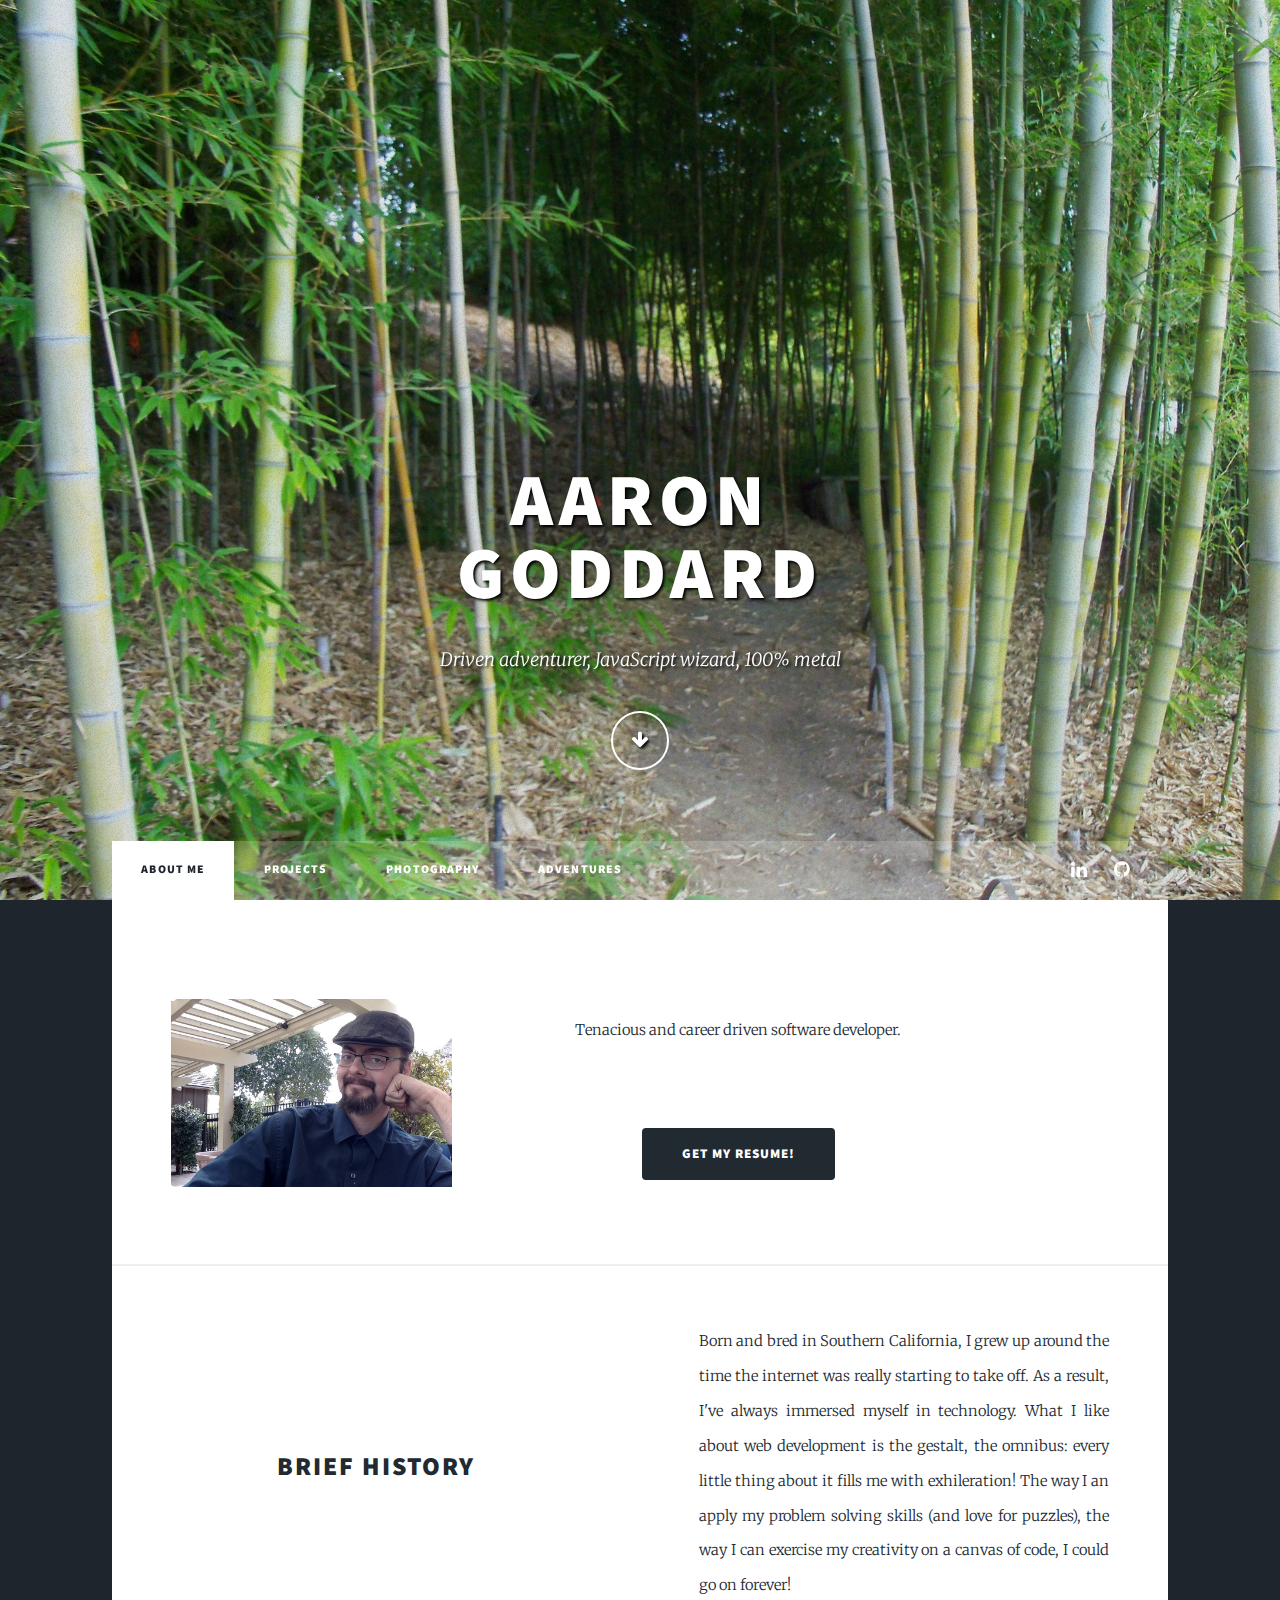
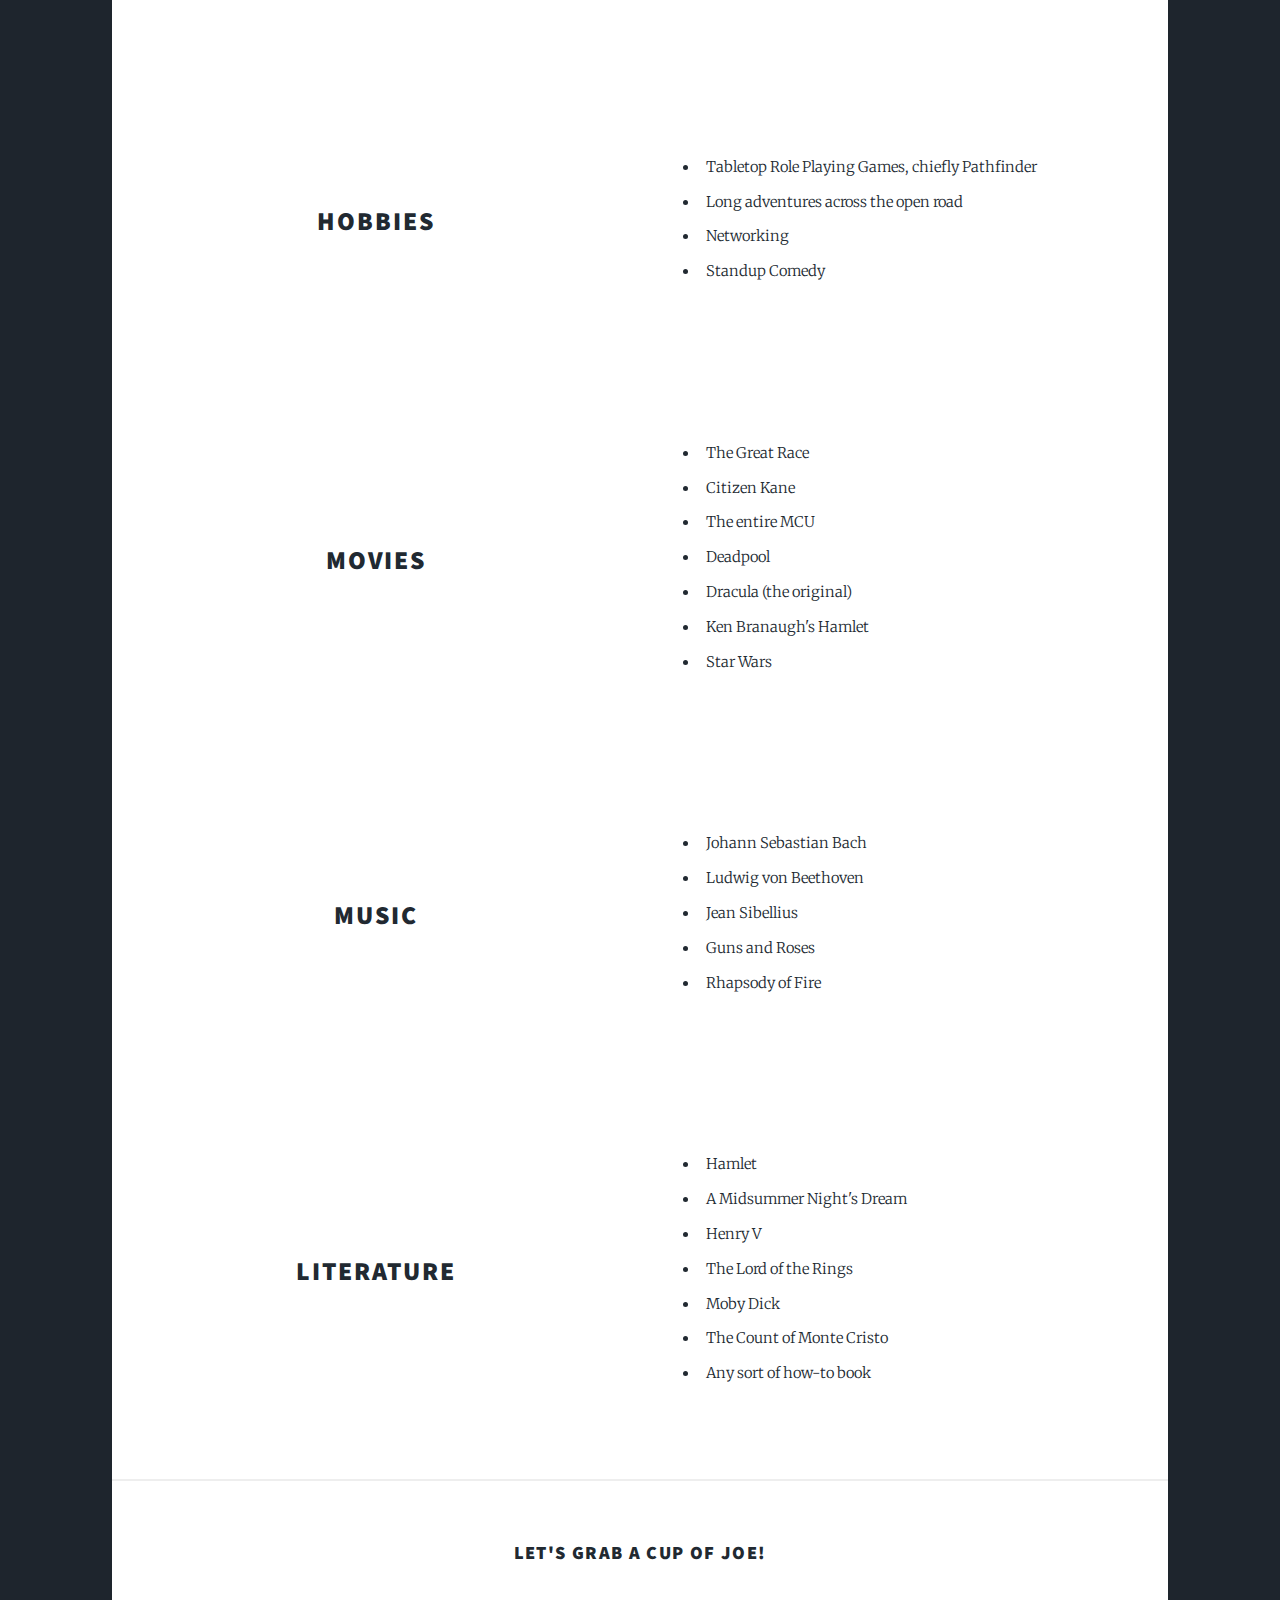
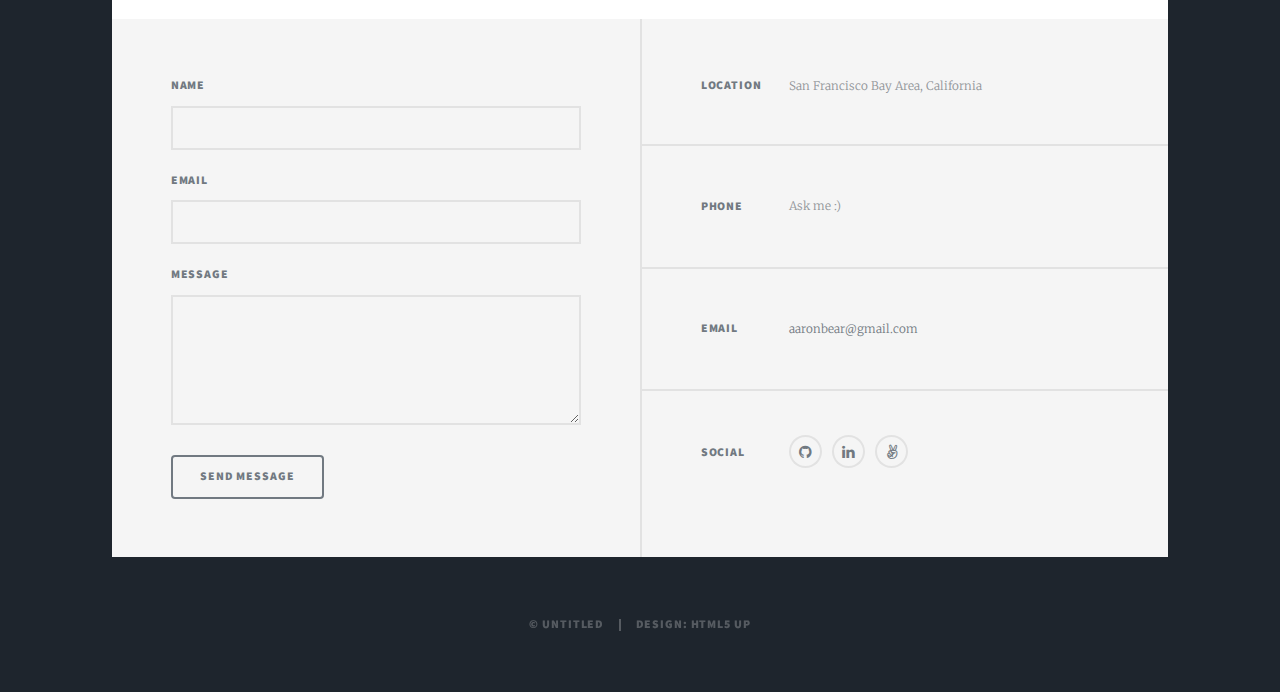
==== commit 705b3894: "change headshot" ====
--- a/index.html
+++ b/index.html
@@ -60,7 +60,7 @@
 									<h2>"Cervus non Servus"</h2>
 									<p>Family motto</p>
 								</header> -->
-								<a href="#" class="image left"><img src="https://i.imgur.com/FN634CK.jpg" alt="" /></a>
+								<a href="#" class="image left"><img src="./images/headshot.jpg" alt="" /></a>
 								<div class="profile-head">
 							<p>Tenacious and career driven software developer.</p>
 							<a href="./docs/aaronrussellgoddard.pdf" class="button primary large">Get My Resume!</a>
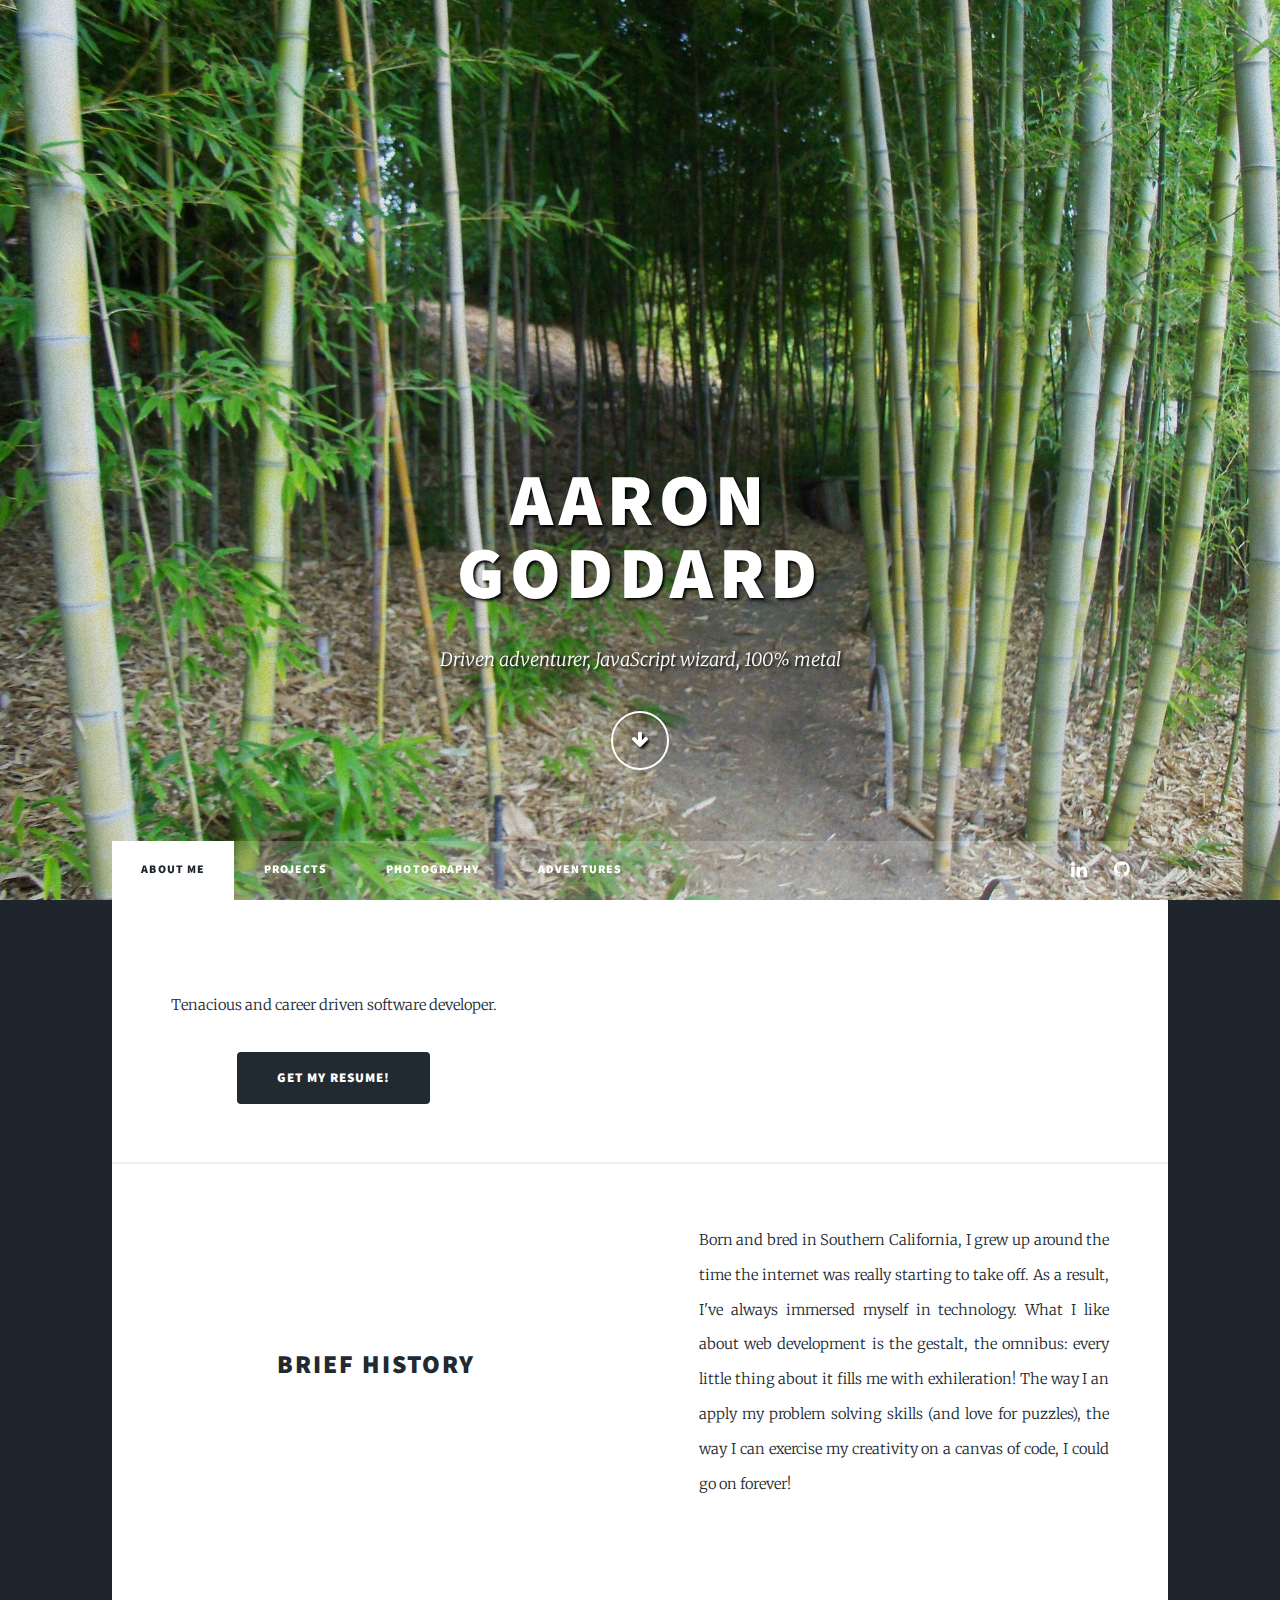
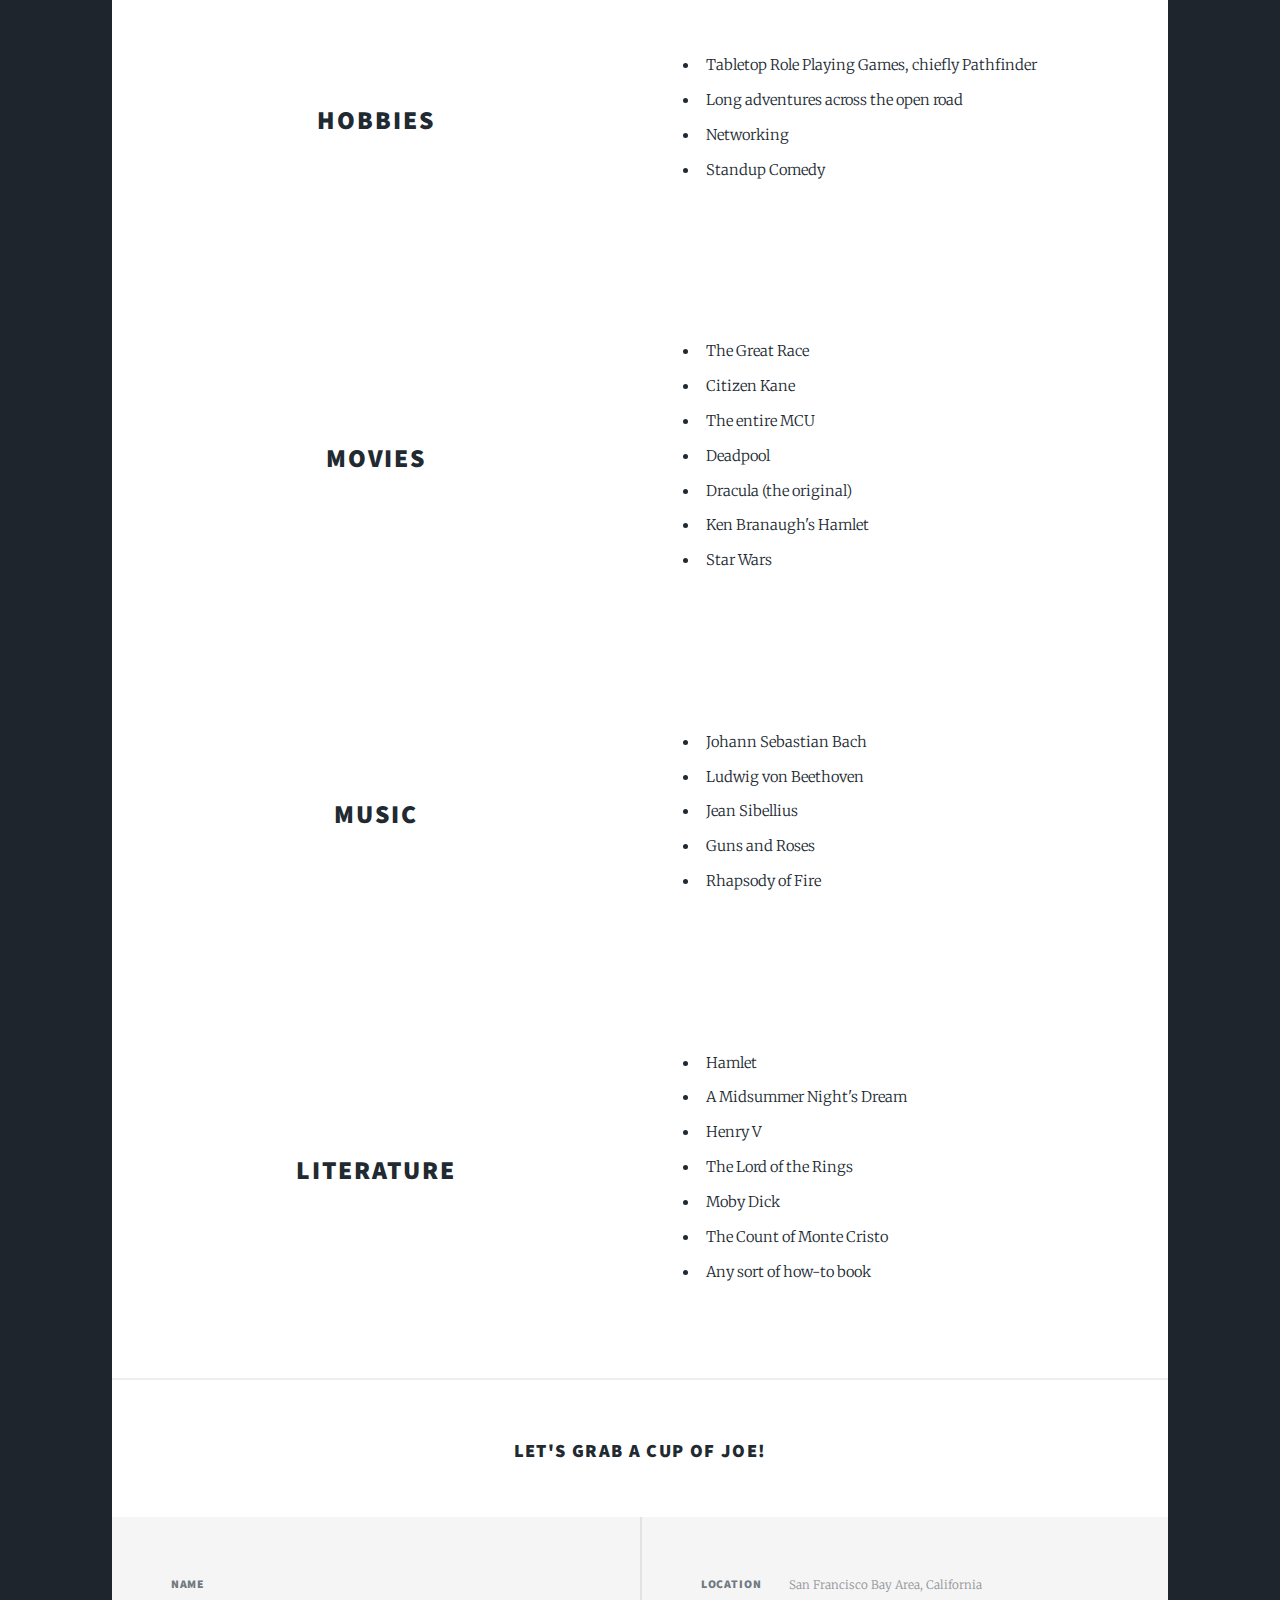
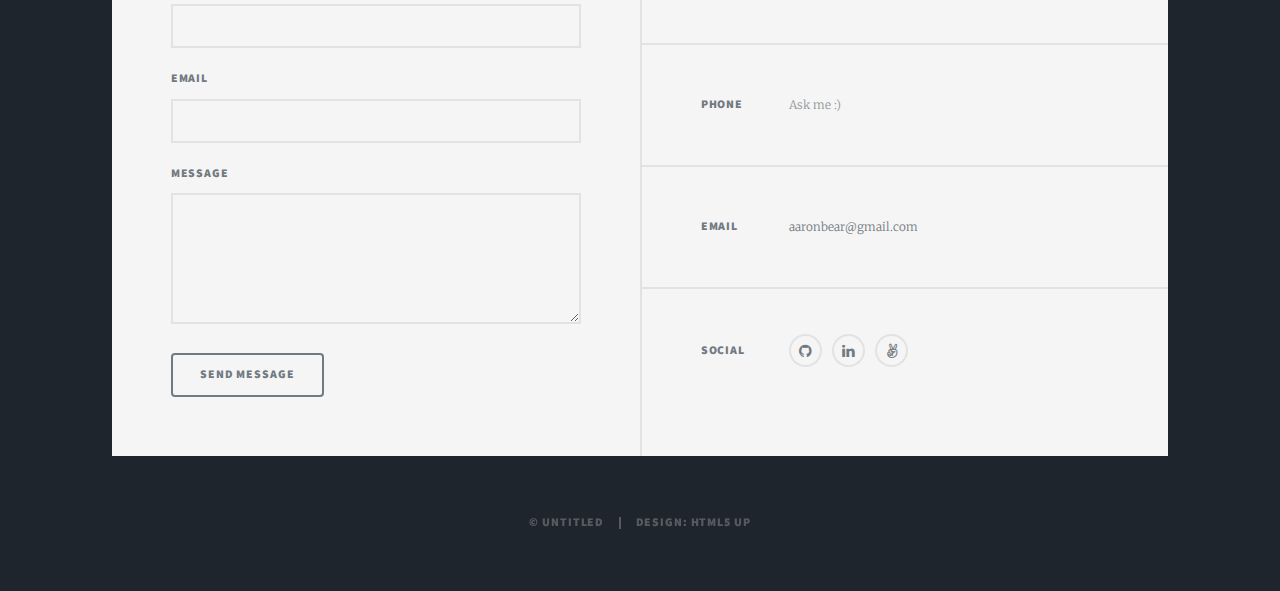
==== commit 2139def5: "remove headshot" ====
--- a/index.html
+++ b/index.html
@@ -60,7 +60,6 @@
 									<h2>"Cervus non Servus"</h2>
 									<p>Family motto</p>
 								</header> -->
-								<a href="#" class="image left"><img src="./images/headshot.jpg" alt="" /></a>
 								<div class="profile-head">
 							<p>Tenacious and career driven software developer.</p>
 							<a href="./docs/aaronrussellgoddard.pdf" class="button primary large">Get My Resume!</a>
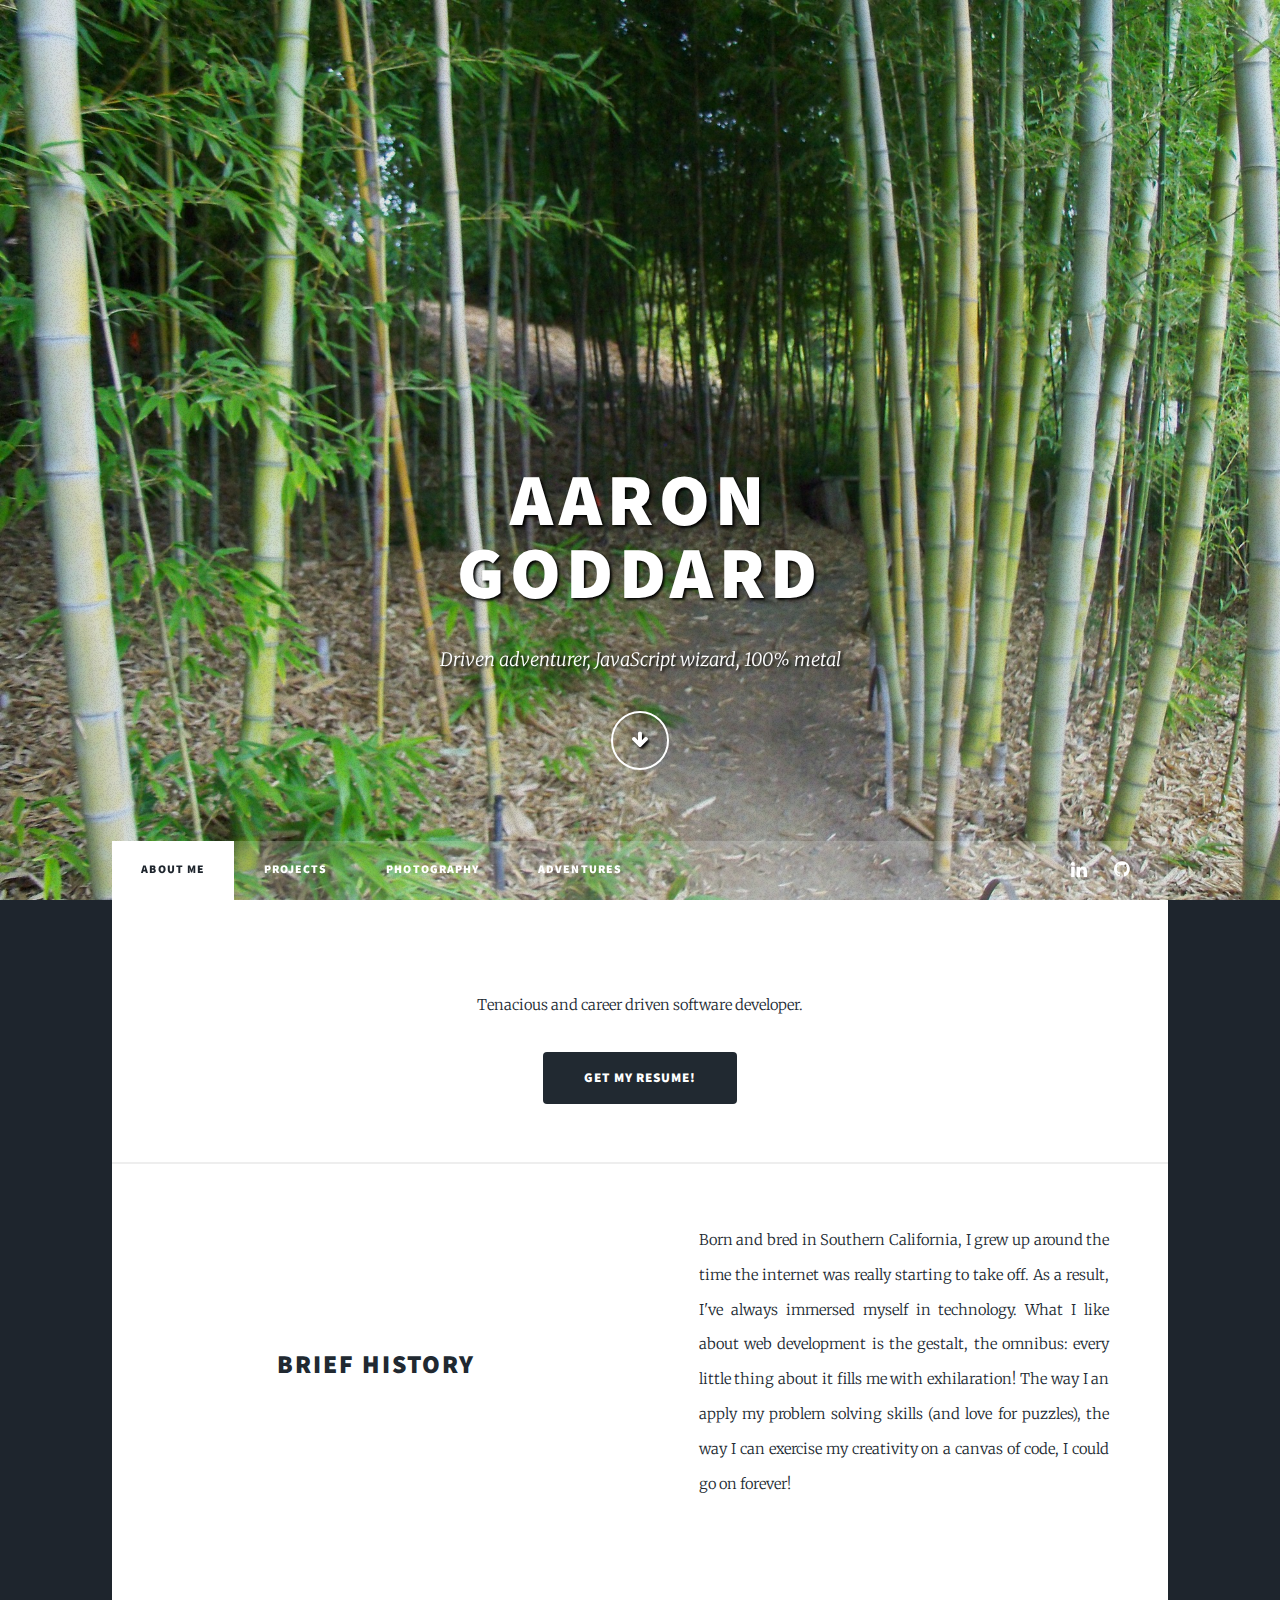
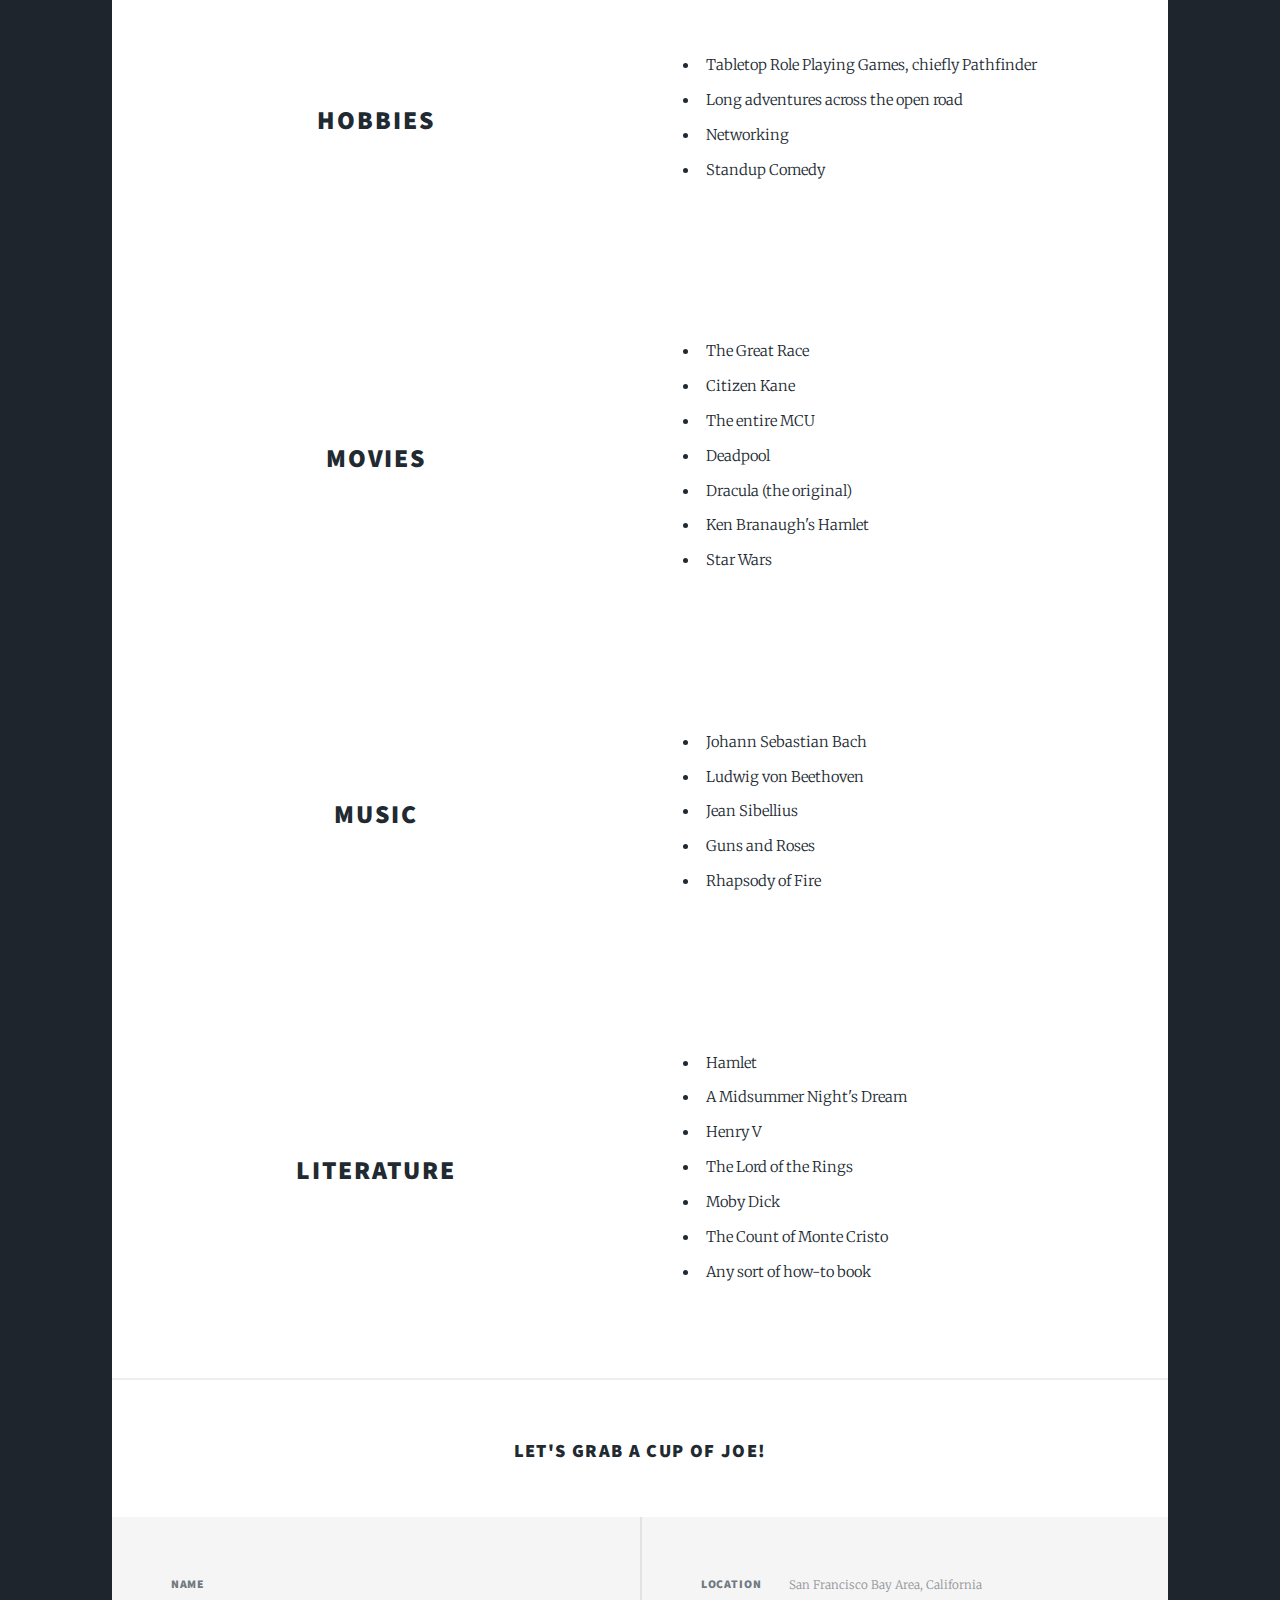
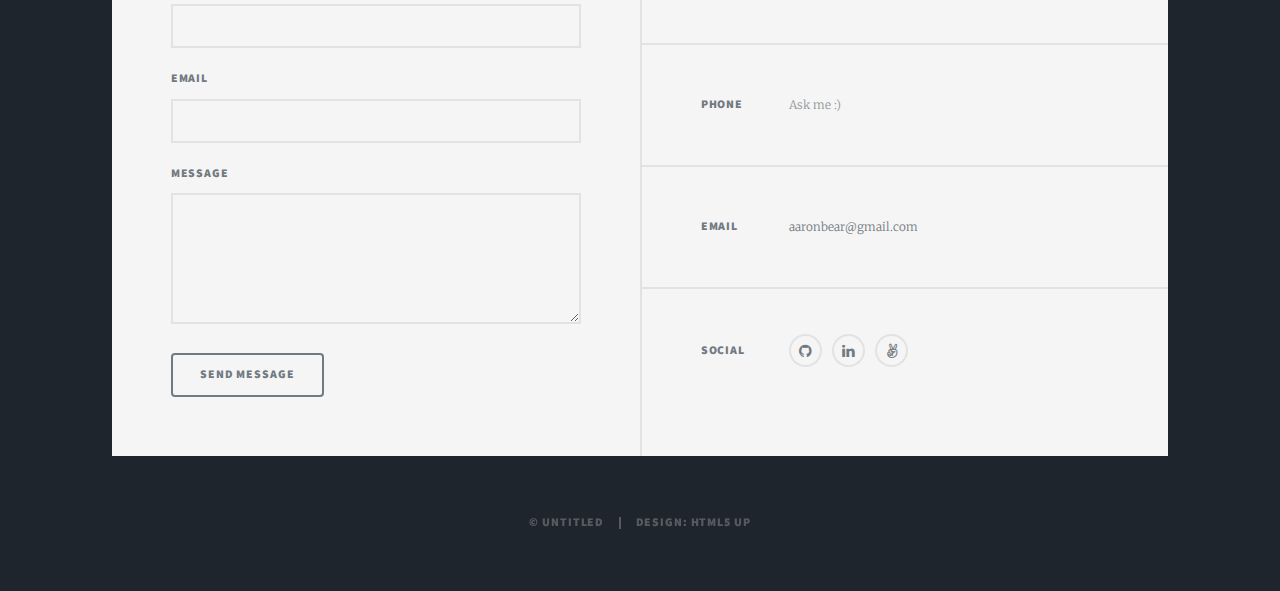
==== commit 5e1d0810: "fix typo" ====
--- a/index.html
+++ b/index.html
@@ -75,7 +75,7 @@
 									</header>
 									<p>Born and bred in Southern California, I grew up around the time the internet was really starting to take off. As a
 										result, I've always immersed myself in technology. What I like about web development is the gestalt, the omnibus:
-										every little thing about it fills me with exhileration! The way I an apply my problem solving skills (and love for
+										every little thing about it fills me with exhilaration! The way I an apply my problem solving skills (and love for
 										puzzles), the way I can exercise my creativity on a canvas of code, I could go on forever!</p>
 									
 									
--- a/assets/css/main.css
+++ b/assets/css/main.css
@@ -4759,7 +4759,8 @@
 		display: flex;
 		flex-direction: column;
 		align-items: center;
-		justify-content: space-around;
+		justify-content: center;
+		width: 100%
 	}
 
 
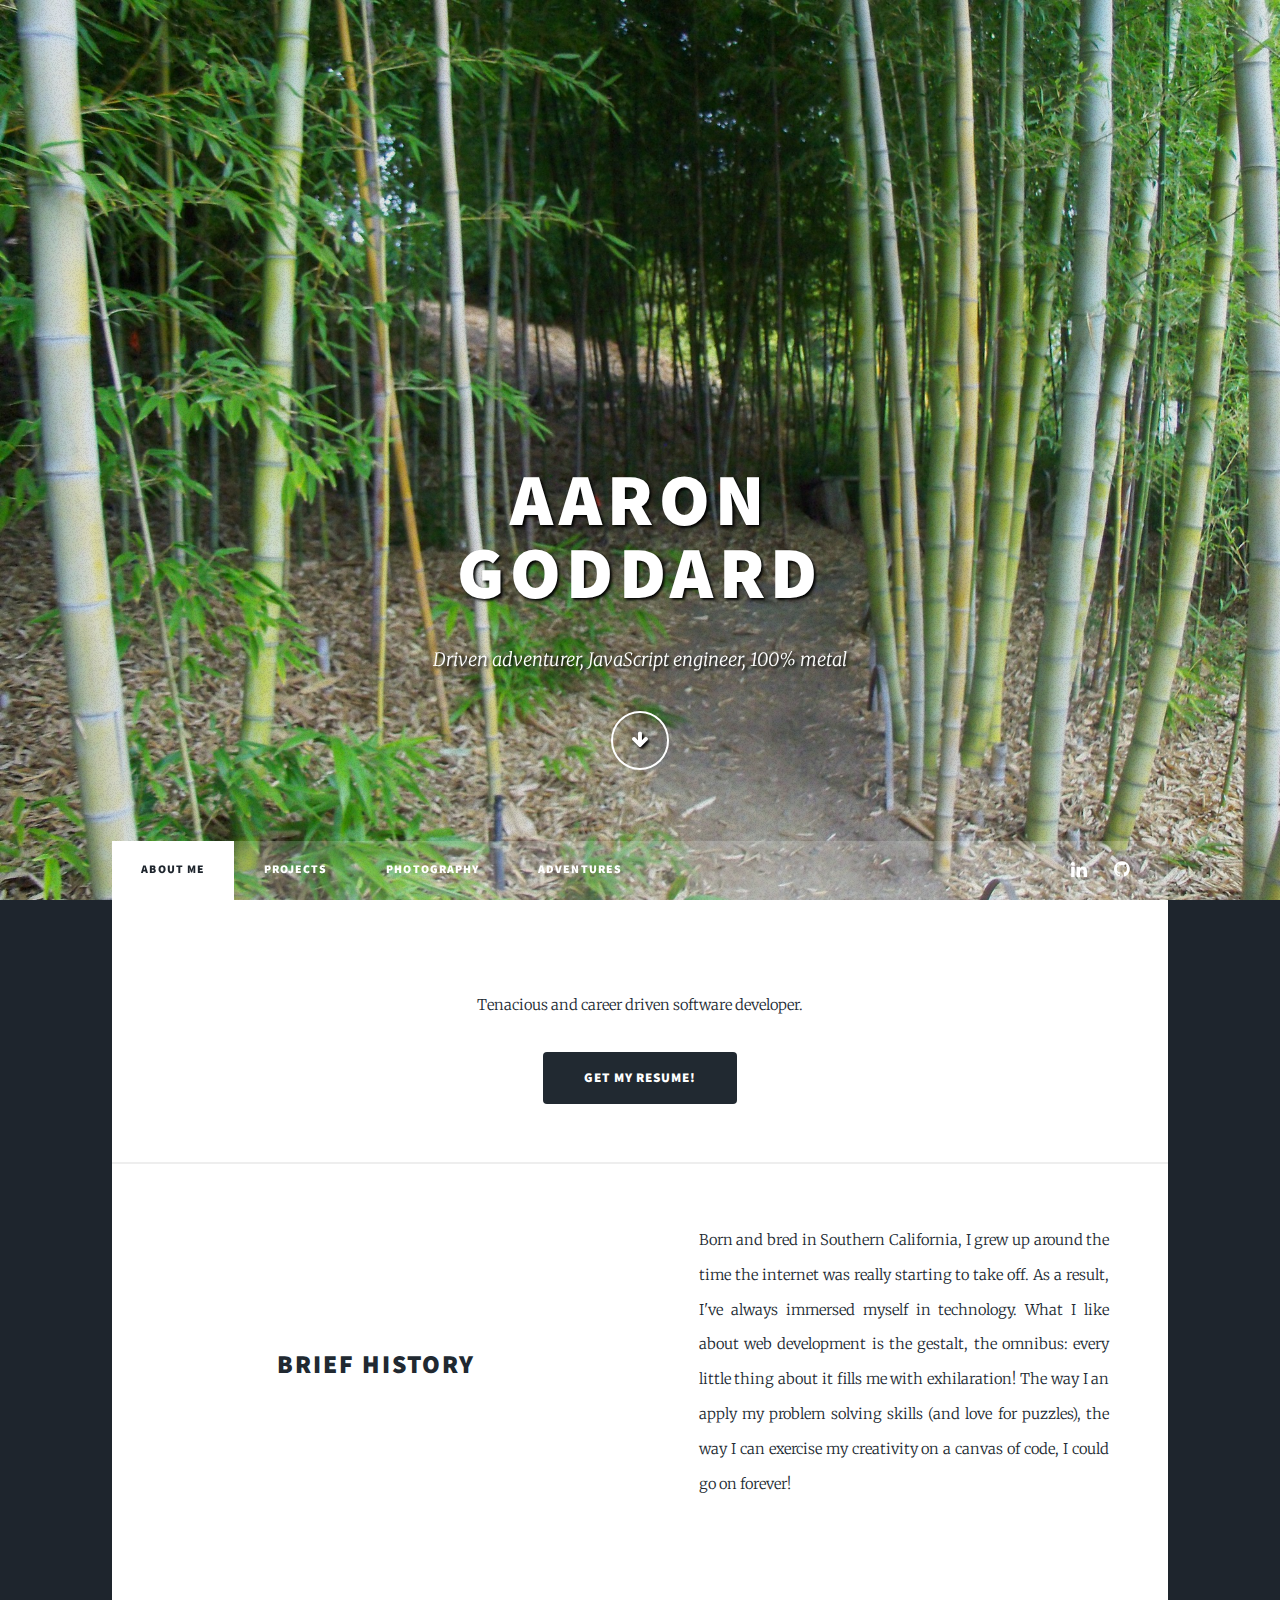
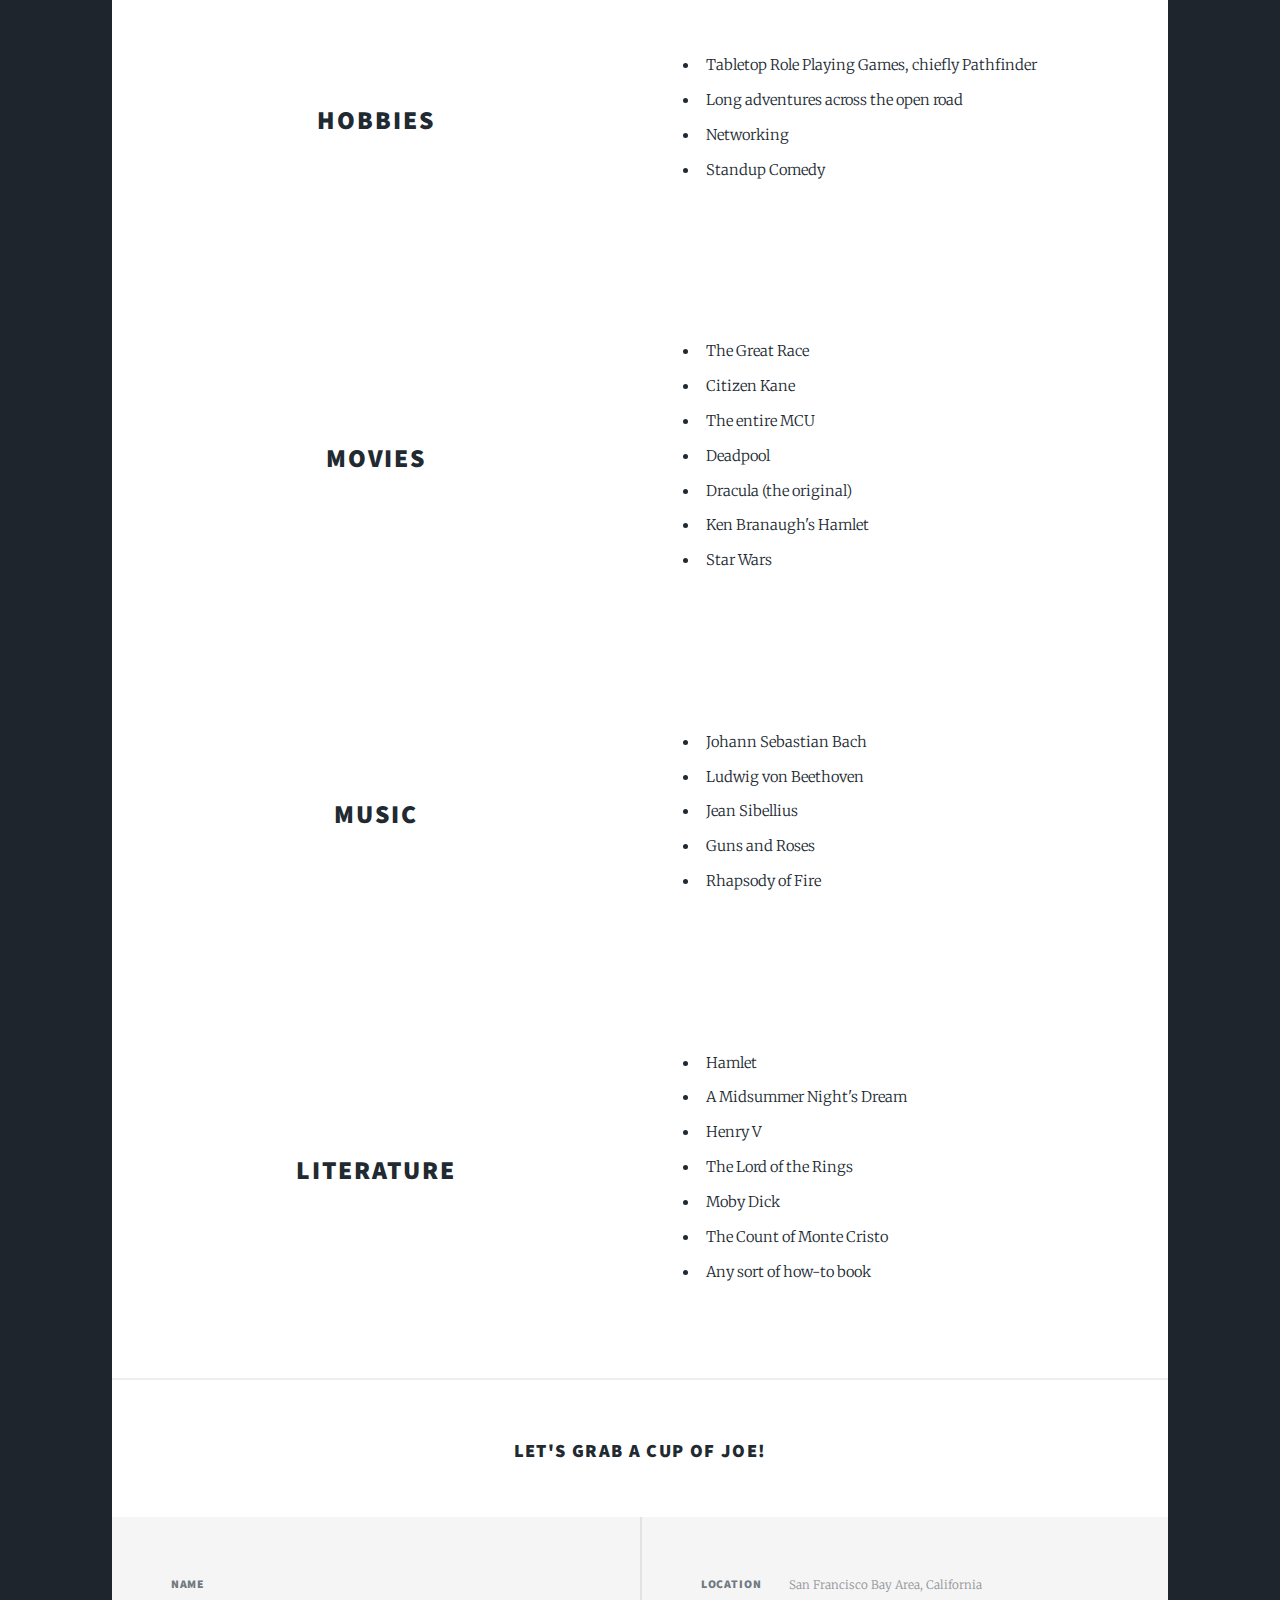
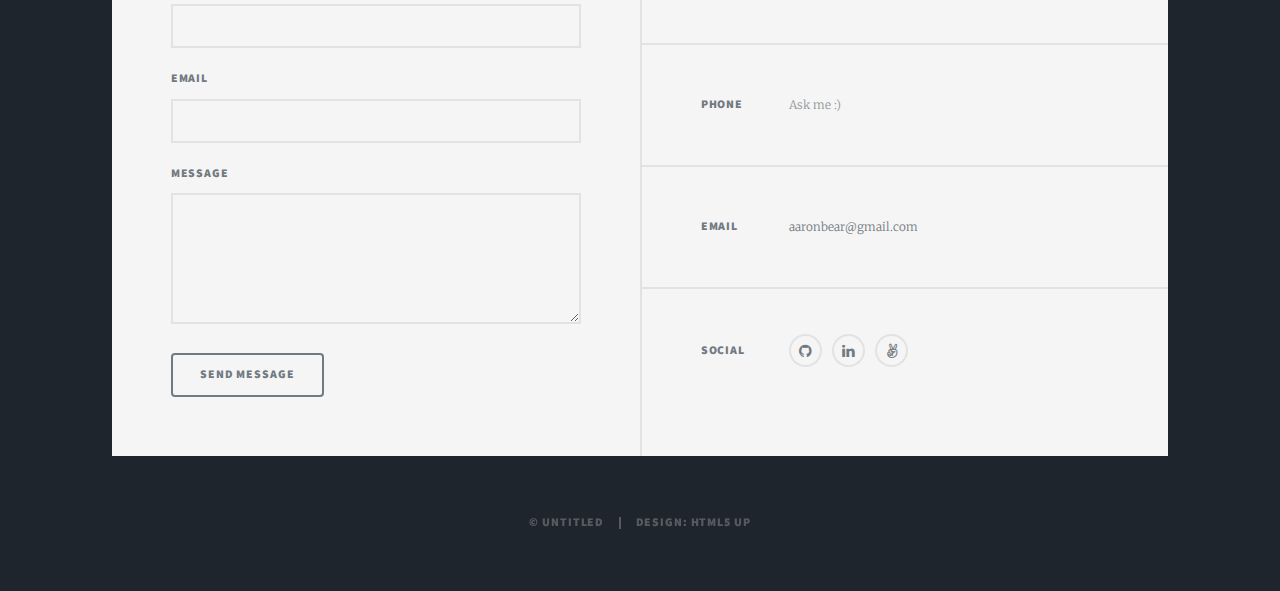
==== commit f48934fc: "remove wizard" ====
--- a/index.html
+++ b/index.html
@@ -22,7 +22,7 @@
 					<div id="intro">
 						<h1>Aaron<br />
 						Goddard</h1>
-						<p>Driven adventurer, JavaScript wizard, 100% metal</p>
+						<p>Driven adventurer, JavaScript engineer, 100% metal</p>
 						<ul class="actions">
 							<li><a href="#header" class="button icon solo fa-arrow-down scrolly">Continue</a></li>
 						</ul>
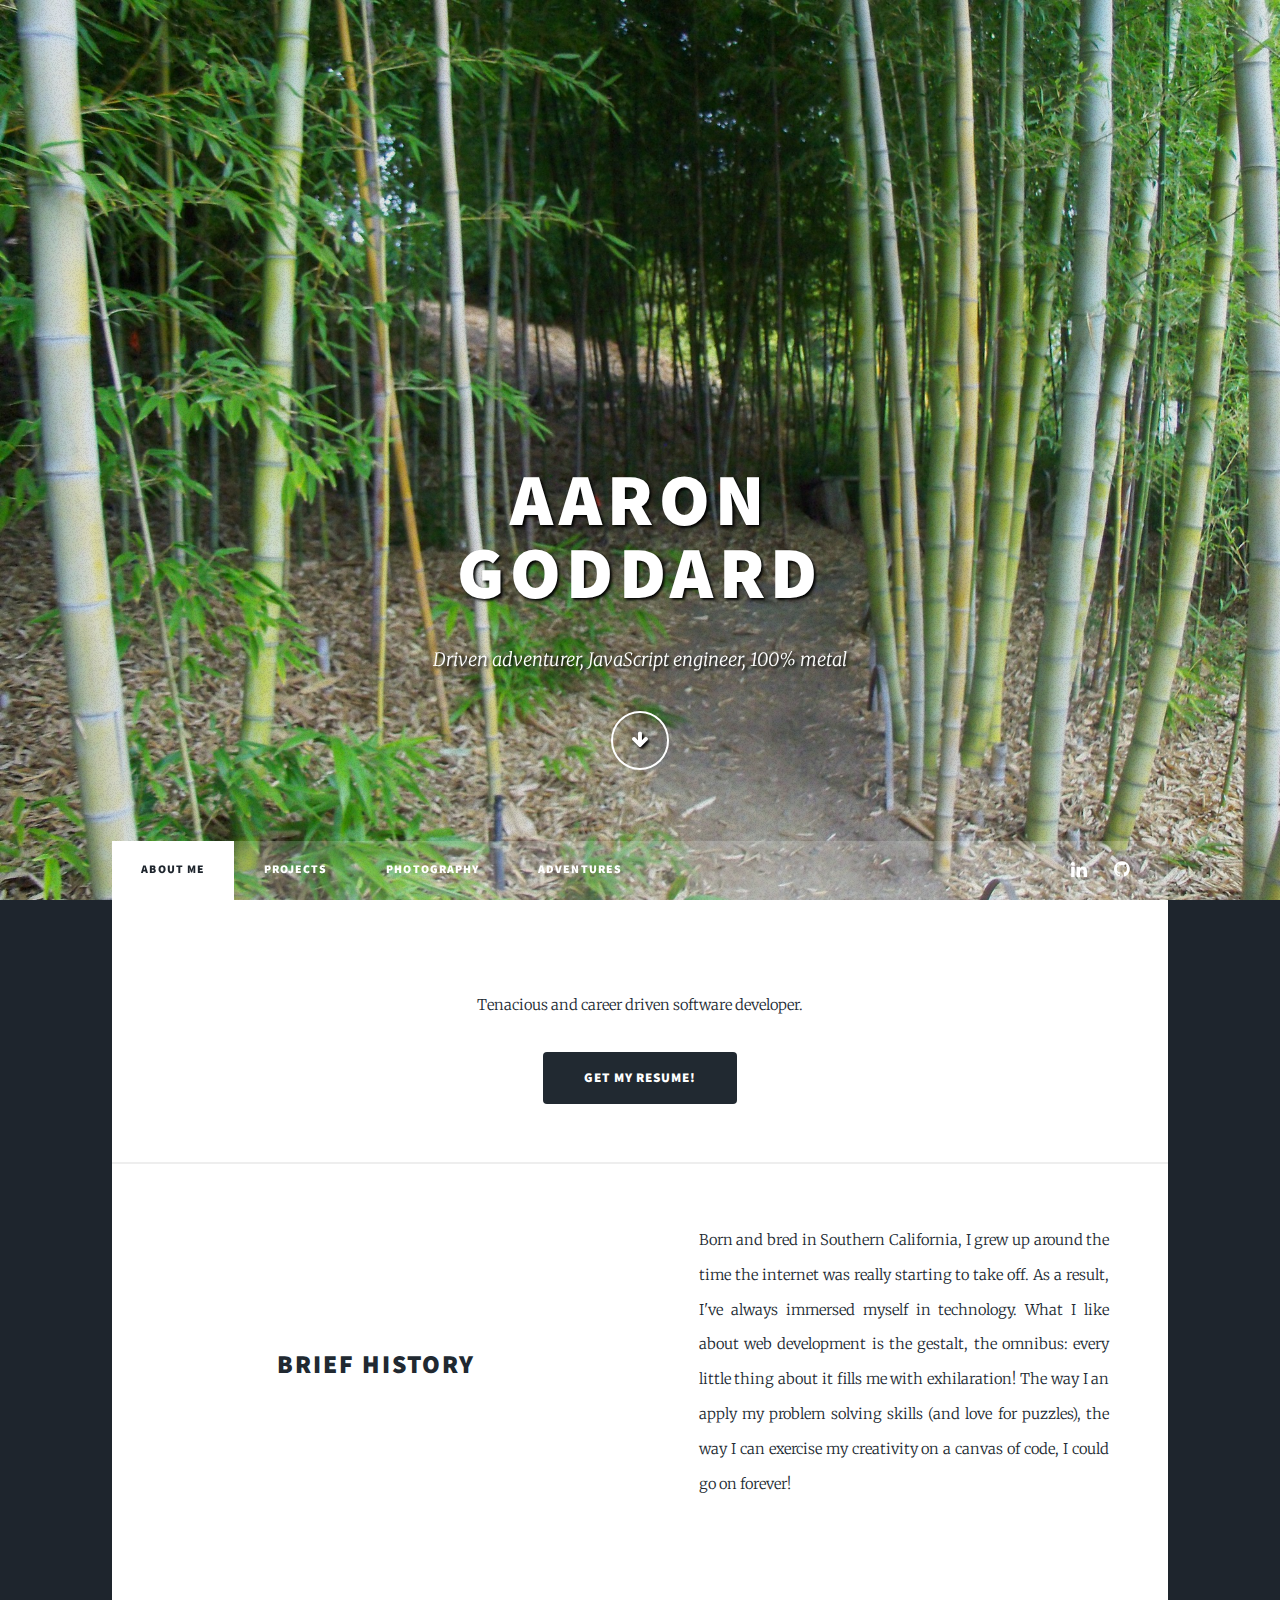
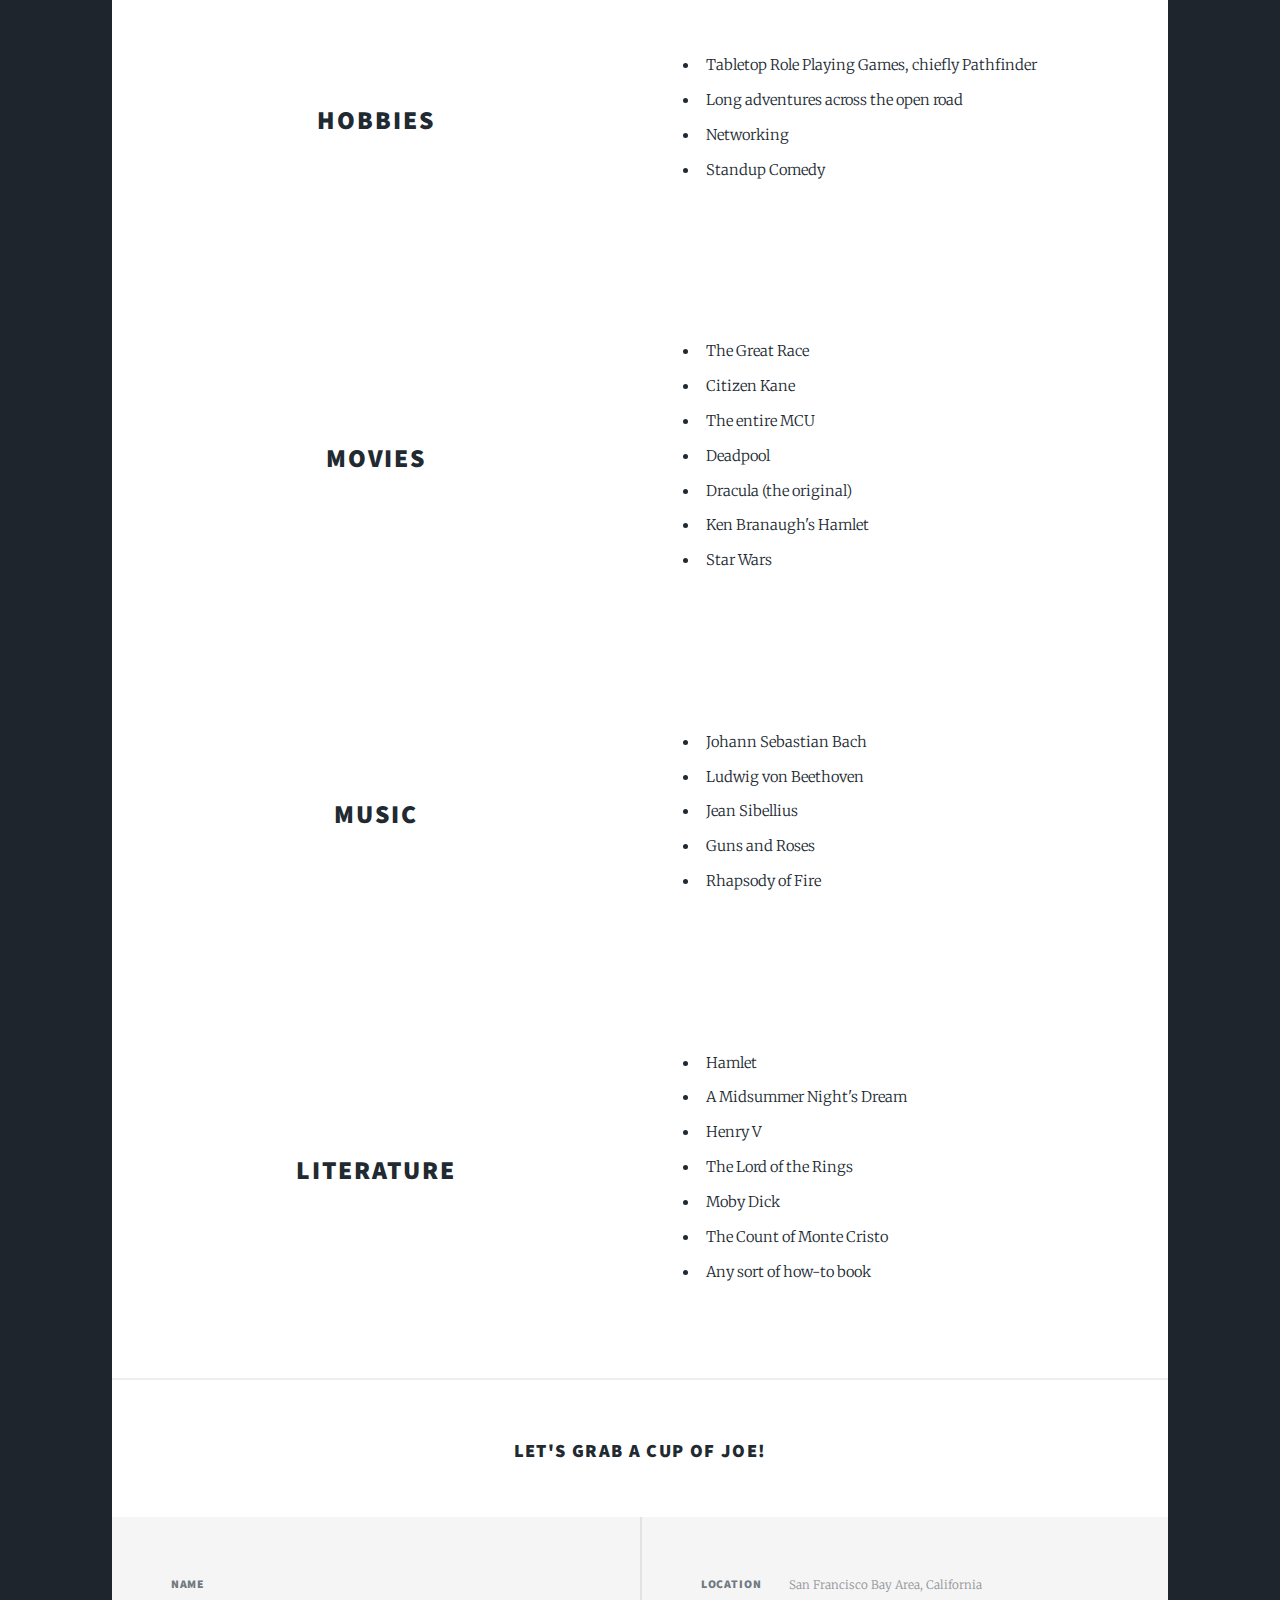
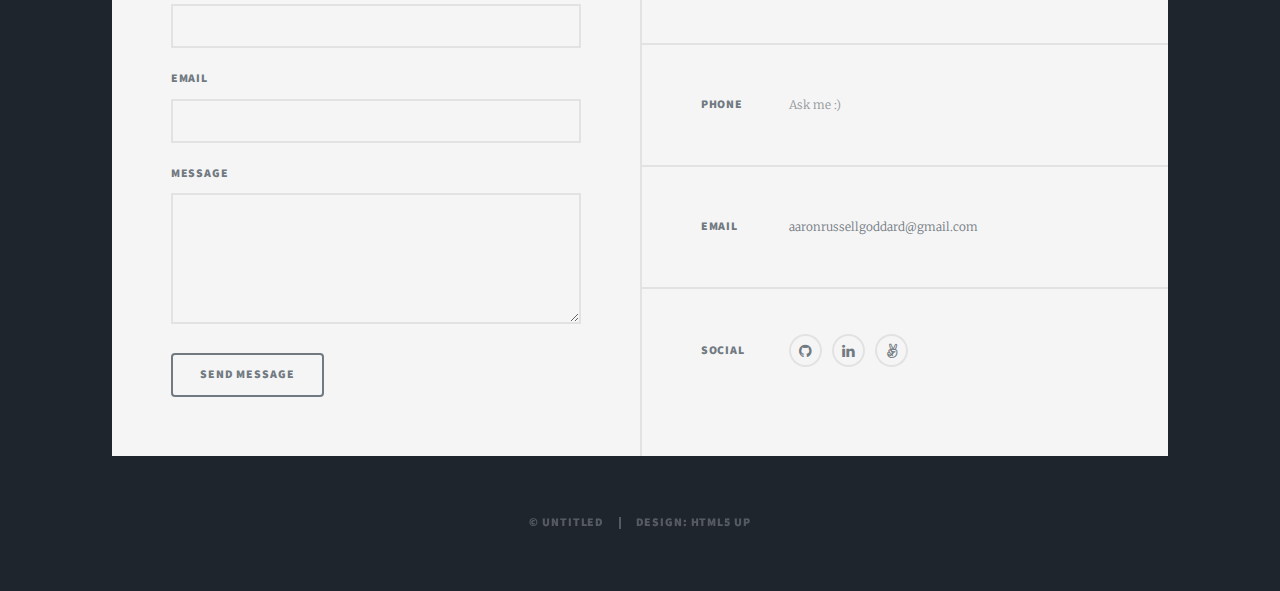
==== commit ee74d1d7: "change email" ====
--- a/index.html
+++ b/index.html
@@ -180,7 +180,7 @@
 							</section>
 							<section>
 								<h3>Email</h3>
-								<p><a href="#">aaronbear@gmail.com</a></p>
+								<p><a href="#">aaronrussellgoddard@gmail.com</a></p>
 							</section>
 							<section>
 								<h3>Social</h3>
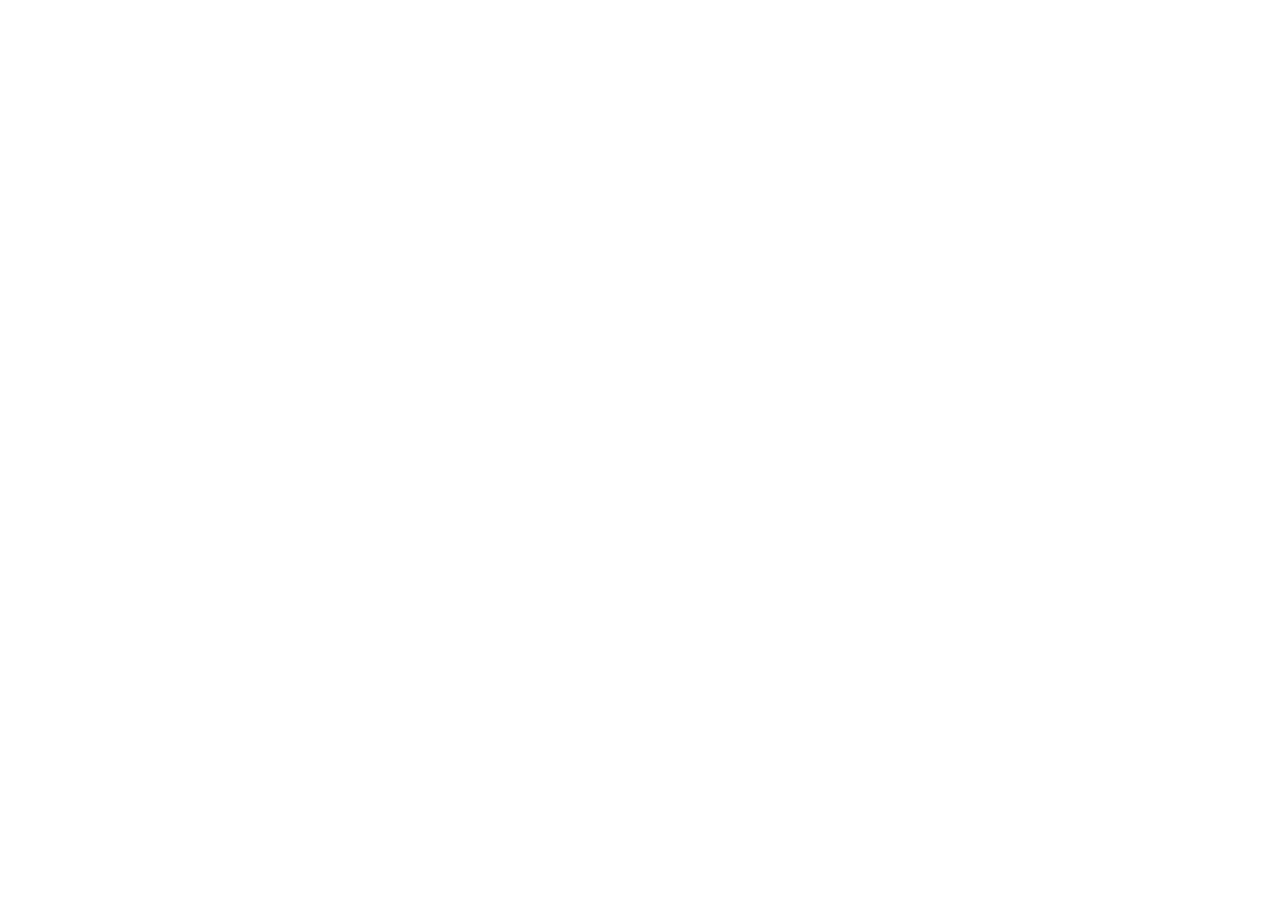
==== commit 450cd29e: "redirect people to new portfolio" ====
--- a/index.html
+++ b/index.html
@@ -7,6 +7,7 @@
 <html>
 	<head>
 		<title>Aaron Goddard'</title>
+		<meta http-equiv="Refresh" content="0; url=https://genxhero.github.io/portfolionew/" />
 		<meta charset="utf-8" />
 		<meta name="viewport" content="width=device-width, initial-scale=1, user-scalable=no" />
 		<link rel="stylesheet" href="assets/css/main.css" />
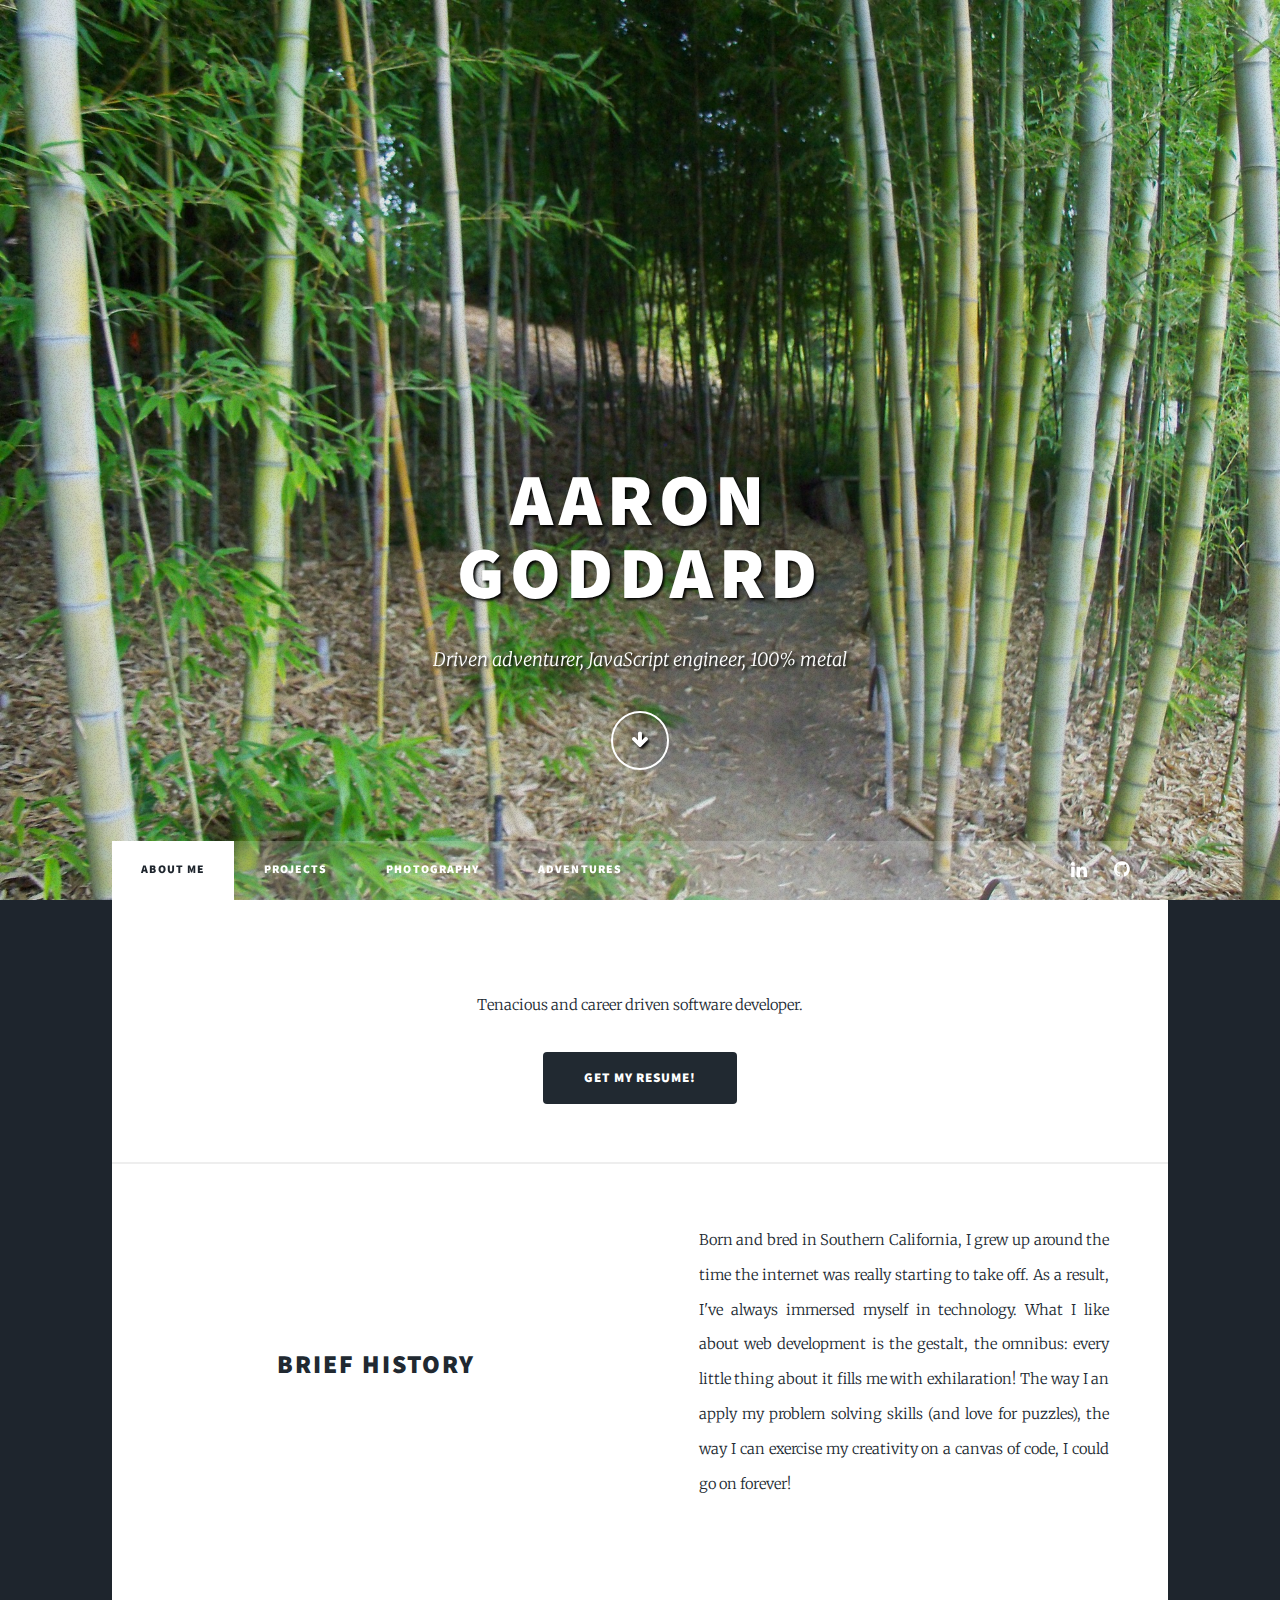
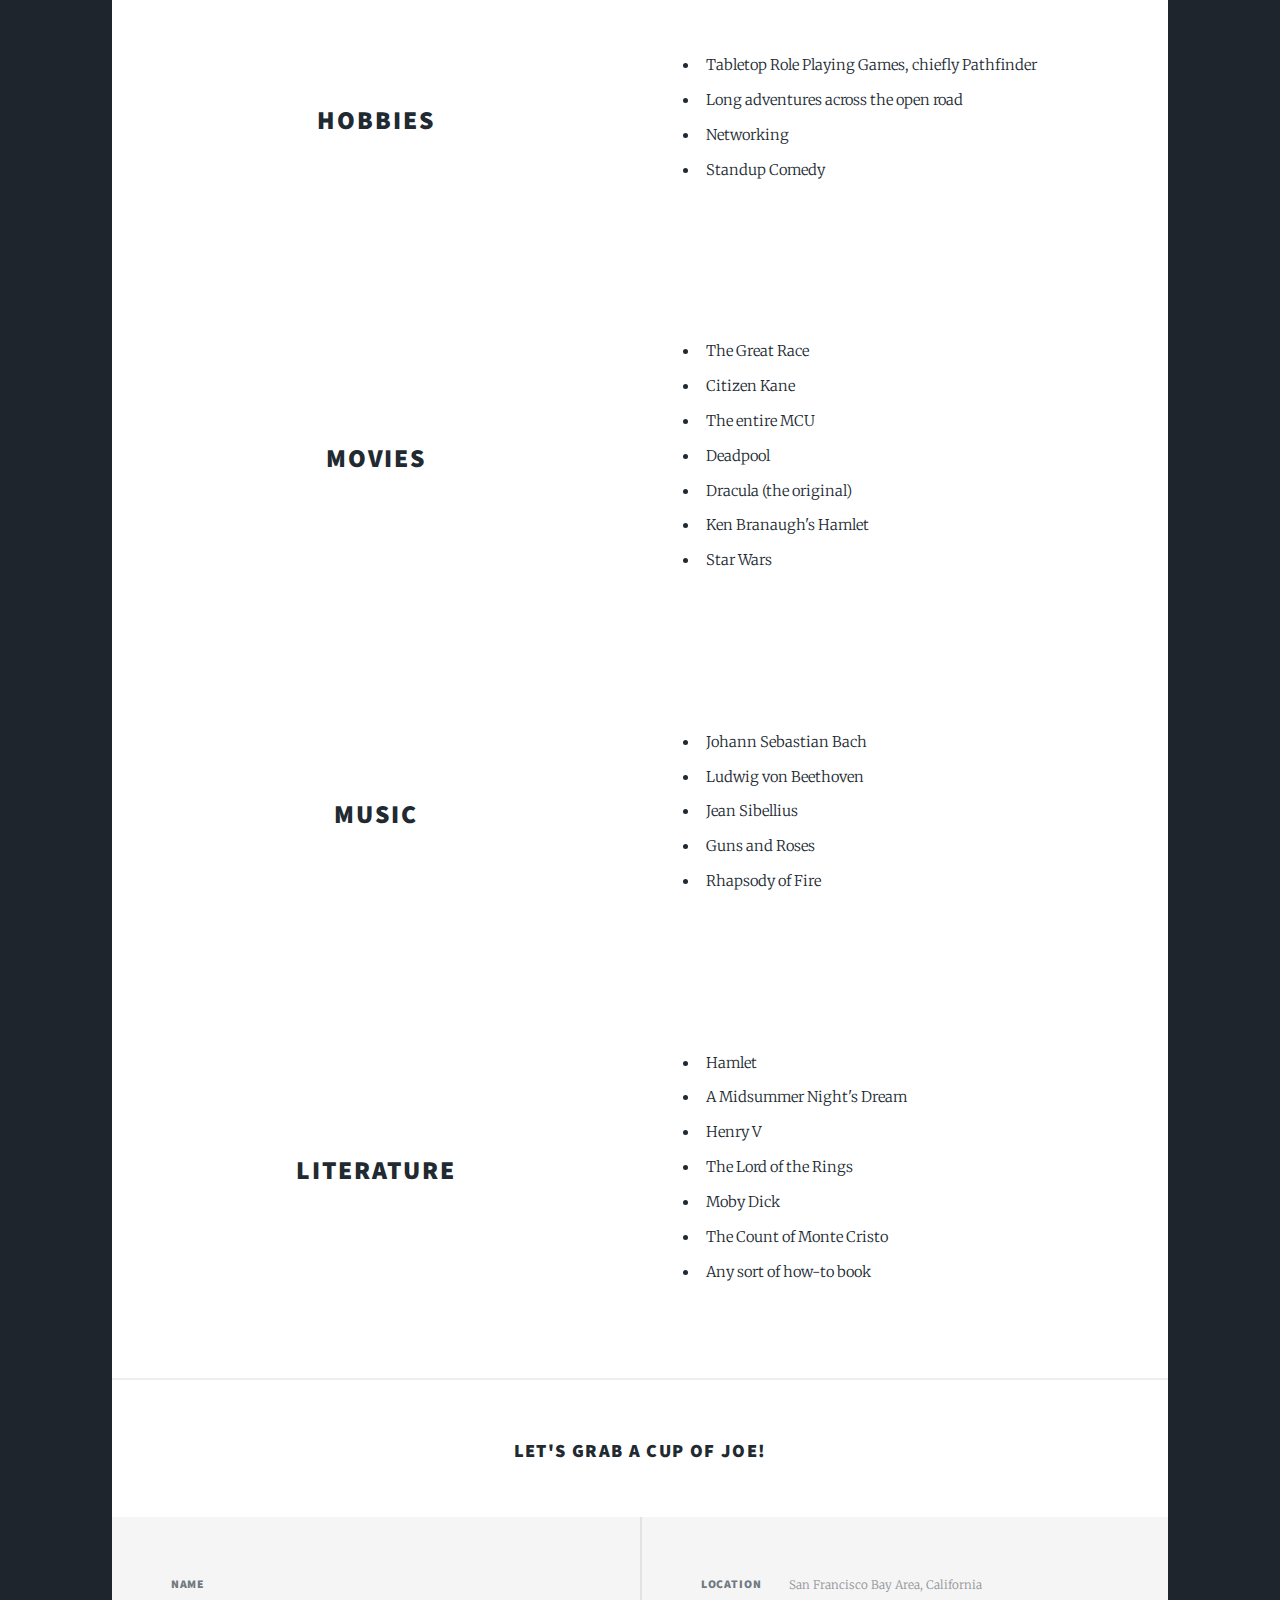
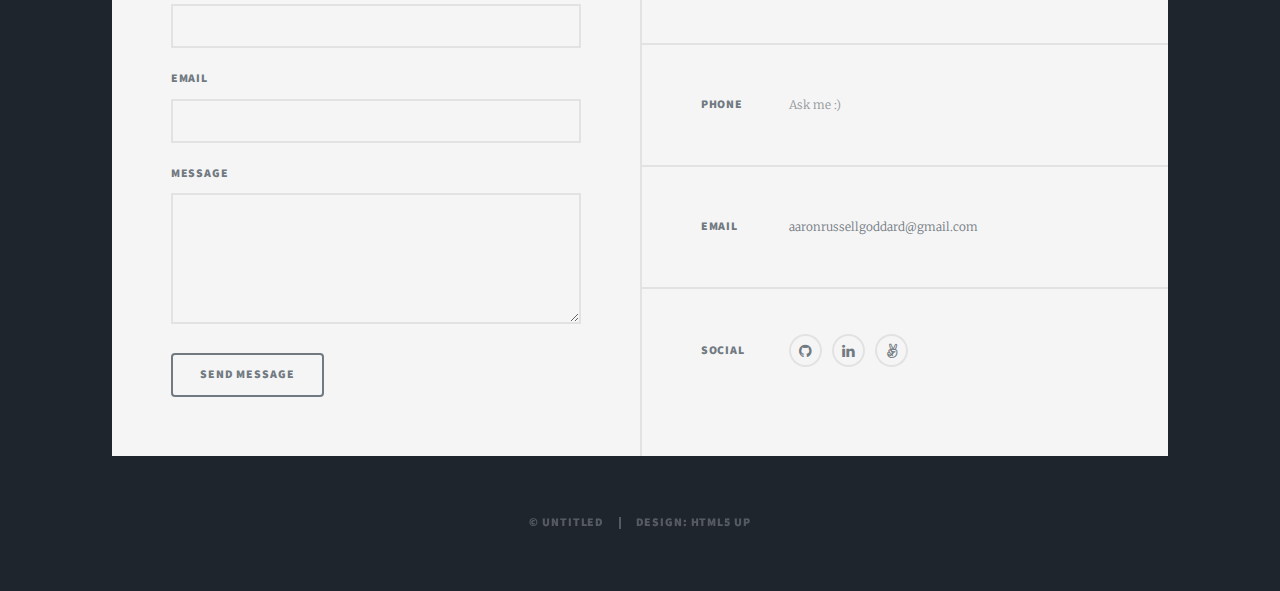
==== commit 5807cff3: "change portfolio url" ====
--- a/index.html
+++ b/index.html
@@ -7,7 +7,7 @@
 <html>
 	<head>
 		<title>Aaron Goddard'</title>
-		<meta http-equiv="Refresh" content="0; url=https://genxhero.github.io/portfolionew/" />
+		<meta http-equiv="Refresh" />
 		<meta charset="utf-8" />
 		<meta name="viewport" content="width=device-width, initial-scale=1, user-scalable=no" />
 		<link rel="stylesheet" href="assets/css/main.css" />
